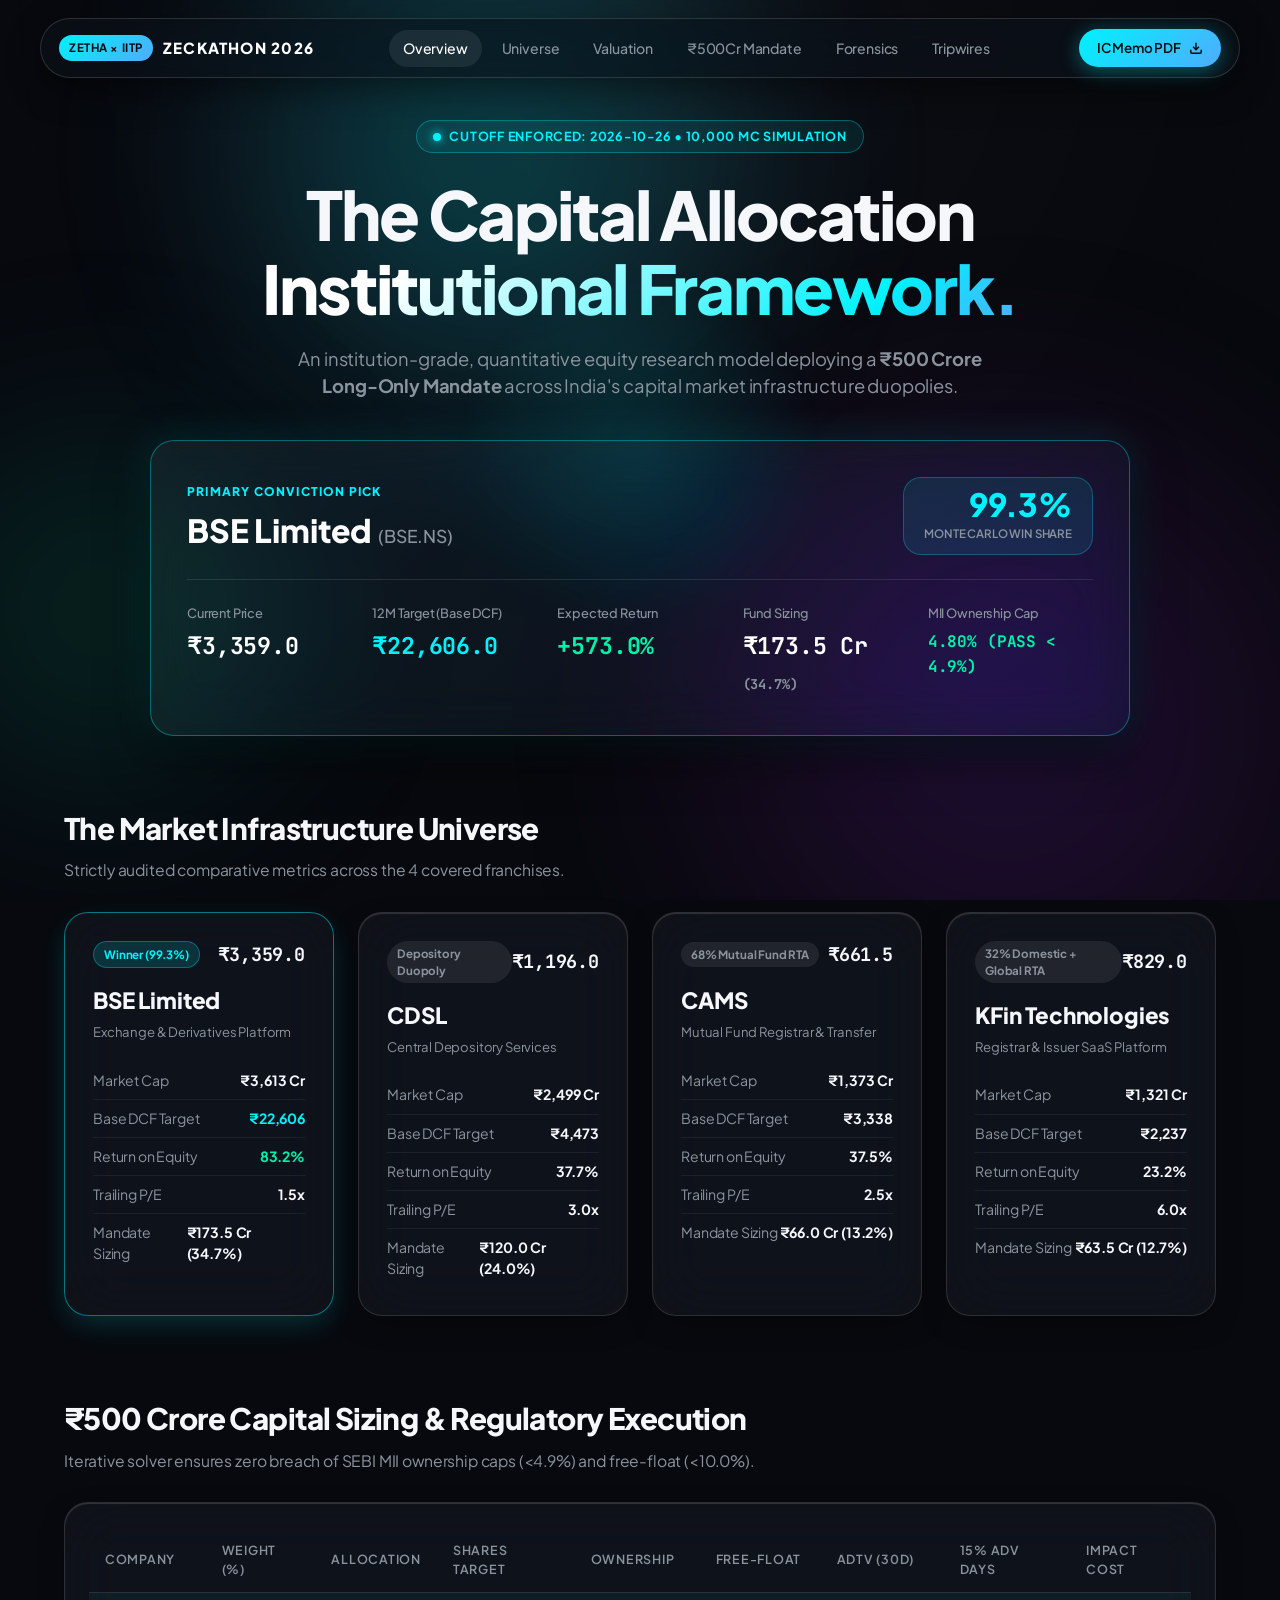
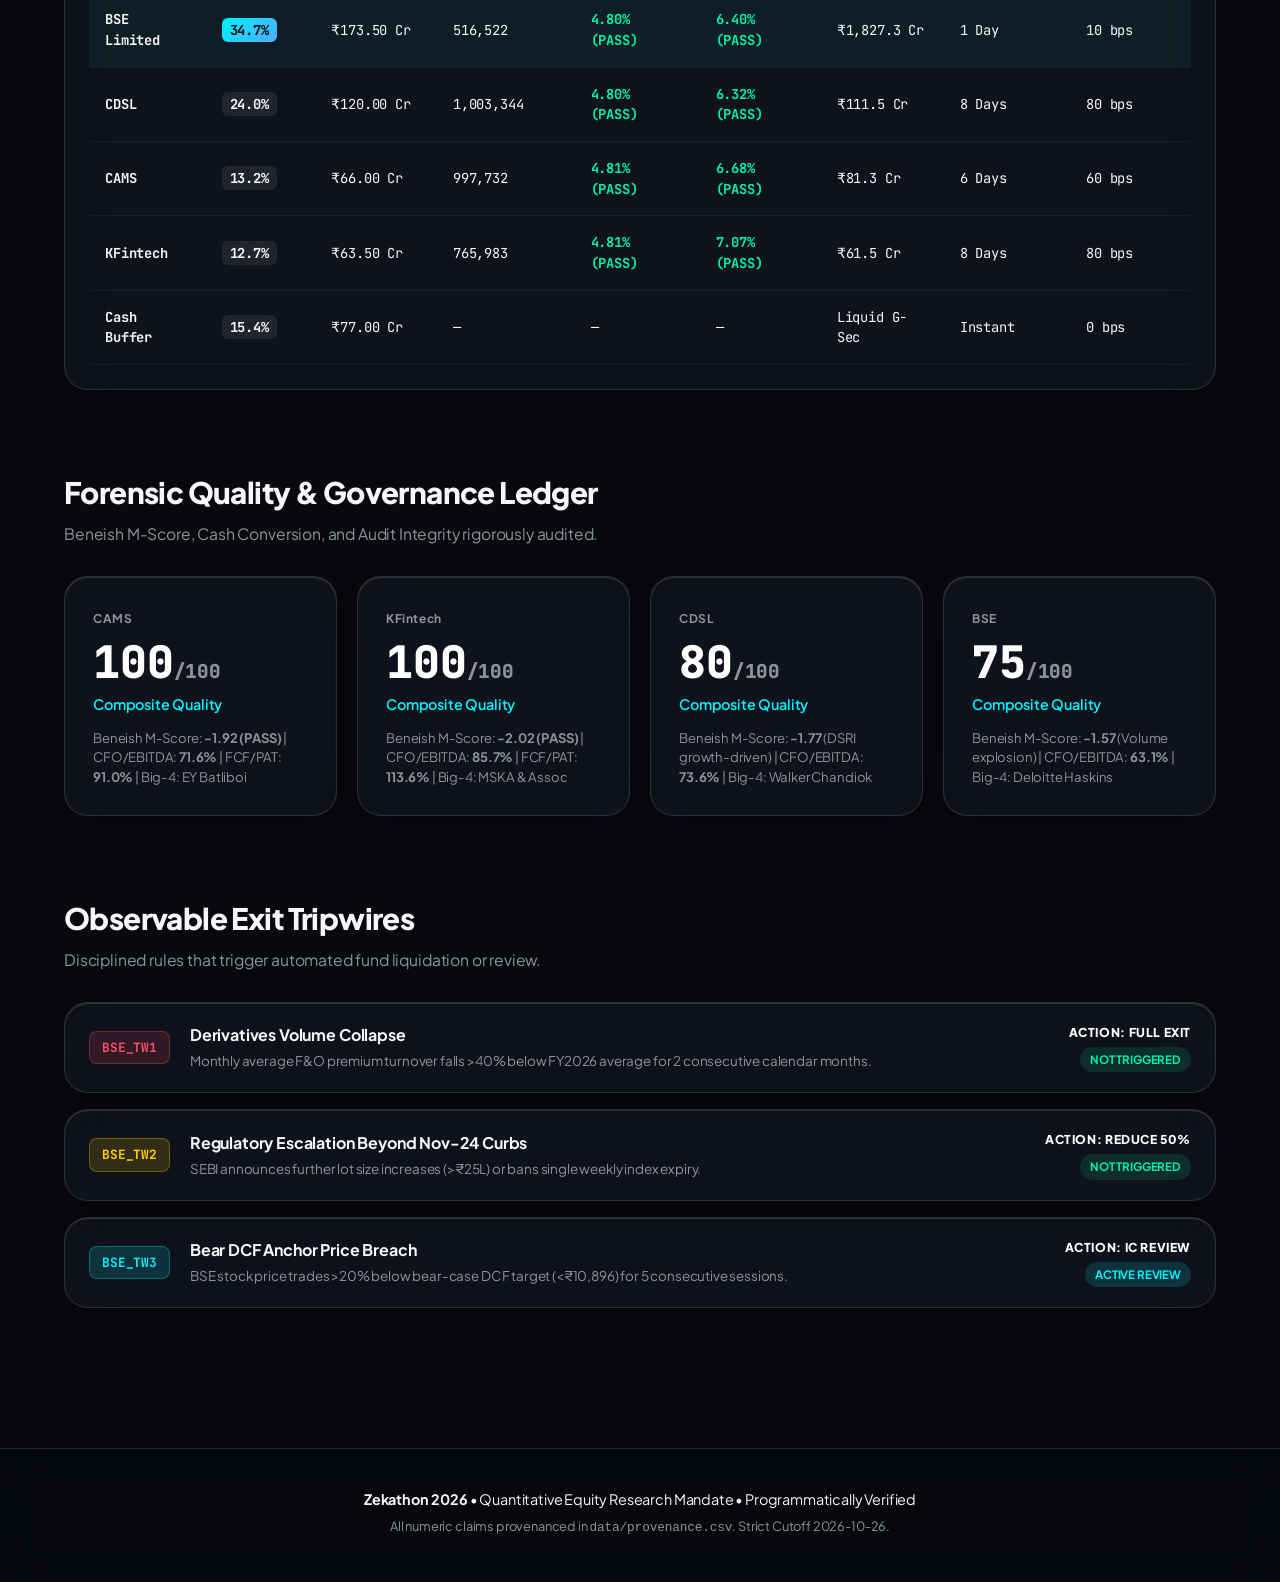
==== app/index.html @ 59e73be0 "feat: complete Zeckathon 2026 equity research project (P0-P13, verified deliverables, liquid glass U" ====
<!DOCTYPE html>
<html lang="en">
<head>
  <meta charset="UTF-8">
  <meta name="viewport" content="width=device-width, initial-scale=1.0">
  <title>Zekathon 2026 — Capital Allocation & Equity Research</title>
  <link rel="preconnect" href="https://fonts.googleapis.com">
  <link rel="preconnect" href="https://fonts.gstatic.com" crossorigin>
  <link href="https://fonts.googleapis.com/css2?family=Plus+Jakarta+Sans:wght@300;400;500;600;700;800&family=JetBrains+Mono:wght@400;500;700&display=swap" rel="stylesheet">
  <link rel="stylesheet" href="style.css">
</head>
<body>
  <!-- Ambient Liquid Glass Background Blobs -->
  <div class="blob-container">
    <div class="liquid-blob blob-1"></div>
    <div class="liquid-blob blob-2"></div>
    <div class="liquid-blob blob-3"></div>
  </div>

  <!-- Noise Overlay for realistic frosted optical refraction -->
  <div class="glass-overlay"></div>

  <!-- Interactive Floating Glass Cursor Glow -->
  <div class="cursor-glow" id="cursorGlow"></div>

  <!-- Top Glass Navigation -->
  <header class="glass-nav-wrapper">
    <nav class="glass-nav">
      <div class="nav-brand">
        <span class="brand-pill">ZETHA × IITP</span>
        <span class="brand-title">ZECKATHON 2026</span>
      </div>
      <div class="nav-links">
        <a href="#overview" class="nav-link active">Overview</a>
        <a href="#universe" class="nav-link">Universe</a>
        <a href="#valuation" class="nav-link">Valuation</a>
        <a href="#allocation" class="nav-link">₹500Cr Mandate</a>
        <a href="#forensics" class="nav-link">Forensics</a>
        <a href="#tripwires" class="nav-link">Tripwires</a>
      </div>
      <div class="nav-actions">
        <a href="../memo/ic_memo.pdf" target="_blank" class="glass-btn download-btn">
          <span>IC Memo PDF</span>
          <svg width="14" height="14" viewBox="0 0 24 24" fill="none" stroke="currentColor" stroke-width="2.5"><path d="M21 15v4a2 2 0 0 1-2 2H5a2 2 0 0 1-2-2v-4"/><polyline points="7 10 12 15 17 10"/><line x1="12" y1="15" x2="12" y2="3"/></svg>
        </a>
      </div>
    </nav>
  </header>

  <!-- Main Hero Section -->
  <main class="content-container">
    <section id="overview" class="hero-section">
      <div class="hero-badge bouncy">
        <span class="pulse-dot"></span>
        <span class="badge-text">CUTOFF ENFORCED: 2026-10-26 • 10,000 MC SIMULATION</span>
      </div>
      
      <h1 class="hero-title">
        The Capital Allocation <br>
        <span class="gradient-text">Institutional Framework.</span>
      </h1>
      
      <p class="hero-subtitle">
        An institution-grade, quantitative equity research model deploying a 
        <strong>₹500 Crore Long-Only Mandate</strong> across India's capital market infrastructure duopolies.
      </p>

      <!-- Liquid Hero Bento Banner -->
      <div class="glass-card hero-verdict-card bouncy-hover">
        <div class="verdict-header">
          <div>
            <span class="verdict-tag">PRIMARY CONVICTION PICK</span>
            <h2 class="verdict-company">BSE Limited <span class="verdict-ticker">(BSE.NS)</span></h2>
          </div>
          <div class="verdict-stat-pill">
            <span class="stat-number">99.3%</span>
            <span class="stat-label">Monte Carlo Win Share</span>
          </div>
        </div>

        <div class="verdict-grid">
          <div class="verdict-metric">
            <span class="m-label">Current Price</span>
            <span class="m-value">₹3,359.0</span>
          </div>
          <div class="verdict-metric">
            <span class="m-label">12M Target (Base DCF)</span>
            <span class="m-value hero-accent">₹22,606.0</span>
          </div>
          <div class="verdict-metric">
            <span class="m-label">Expected Return</span>
            <span class="m-value highlight-green">+573.0%</span>
          </div>
          <div class="verdict-metric">
            <span class="m-label">Fund Sizing</span>
            <span class="m-value">₹173.5 Cr <span class="sub-weight">(34.7%)</span></span>
          </div>
          <div class="verdict-metric">
            <span class="m-label">MII Ownership Cap</span>
            <span class="m-value pass-badge">4.80% (PASS &lt; 4.9%)</span>
          </div>
        </div>
      </div>
    </section>

    <!-- Universe Comparison Grid -->
    <section id="universe" class="section-block">
      <div class="section-header">
        <h3 class="section-title">The Market Infrastructure Universe</h3>
        <p class="section-desc">Strictly audited comparative metrics across the 4 covered franchises.</p>
      </div>

      <div class="cards-grid">
        <!-- BSE Card -->
        <div class="glass-card company-card active-border bouncy-hover" data-company="BSE">
          <div class="card-top">
            <span class="card-chip chip-winner">Winner (99.3%)</span>
            <span class="card-price">₹3,359.0</span>
          </div>
          <h4 class="co-name">BSE Limited</h4>
          <p class="co-role">Exchange &amp; Derivatives Platform</p>
          <div class="metric-row">
            <span>Market Cap</span>
            <strong>₹3,613 Cr</strong>
          </div>
          <div class="metric-row">
            <span>Base DCF Target</span>
            <strong class="hero-accent">₹22,606</strong>
          </div>
          <div class="metric-row">
            <span>Return on Equity</span>
            <strong class="highlight-green">83.2%</strong>
          </div>
          <div class="metric-row">
            <span>Trailing P/E</span>
            <strong>1.5x</strong>
          </div>
          <div class="metric-row">
            <span>Mandate Sizing</span>
            <strong>₹173.5 Cr (34.7%)</strong>
          </div>
        </div>

        <!-- CDSL Card -->
        <div class="glass-card company-card bouncy-hover" data-company="CDSL">
          <div class="card-top">
            <span class="card-chip">Depository Duopoly</span>
            <span class="card-price">₹1,196.0</span>
          </div>
          <h4 class="co-name">CDSL</h4>
          <p class="co-role">Central Depository Services</p>
          <div class="metric-row">
            <span>Market Cap</span>
            <strong>₹2,499 Cr</strong>
          </div>
          <div class="metric-row">
            <span>Base DCF Target</span>
            <strong>₹4,473</strong>
          </div>
          <div class="metric-row">
            <span>Return on Equity</span>
            <strong>37.7%</strong>
          </div>
          <div class="metric-row">
            <span>Trailing P/E</span>
            <strong>3.0x</strong>
          </div>
          <div class="metric-row">
            <span>Mandate Sizing</span>
            <strong>₹120.0 Cr (24.0%)</strong>
          </div>
        </div>

        <!-- CAMS Card -->
        <div class="glass-card company-card bouncy-hover" data-company="CAMS">
          <div class="card-top">
            <span class="card-chip">68% Mutual Fund RTA</span>
            <span class="card-price">₹661.5</span>
          </div>
          <h4 class="co-name">CAMS</h4>
          <p class="co-role">Mutual Fund Registrar &amp; Transfer</p>
          <div class="metric-row">
            <span>Market Cap</span>
            <strong>₹1,373 Cr</strong>
          </div>
          <div class="metric-row">
            <span>Base DCF Target</span>
            <strong>₹3,338</strong>
          </div>
          <div class="metric-row">
            <span>Return on Equity</span>
            <strong>37.5%</strong>
          </div>
          <div class="metric-row">
            <span>Trailing P/E</span>
            <strong>2.5x</strong>
          </div>
          <div class="metric-row">
            <span>Mandate Sizing</span>
            <strong>₹66.0 Cr (13.2%)</strong>
          </div>
        </div>

        <!-- KFintech Card -->
        <div class="glass-card company-card bouncy-hover" data-company="KFIN">
          <div class="card-top">
            <span class="card-chip">32% Domestic + Global RTA</span>
            <span class="card-price">₹829.0</span>
          </div>
          <h4 class="co-name">KFin Technologies</h4>
          <p class="co-role">Registrar &amp; Issuer SaaS Platform</p>
          <div class="metric-row">
            <span>Market Cap</span>
            <strong>₹1,321 Cr</strong>
          </div>
          <div class="metric-row">
            <span>Base DCF Target</span>
            <strong>₹2,237</strong>
          </div>
          <div class="metric-row">
            <span>Return on Equity</span>
            <strong>23.2%</strong>
          </div>
          <div class="metric-row">
            <span>Trailing P/E</span>
            <strong>6.0x</strong>
          </div>
          <div class="metric-row">
            <span>Mandate Sizing</span>
            <strong>₹63.5 Cr (12.7%)</strong>
          </div>
        </div>
      </div>
    </section>

    <!-- Capital Deployment & Liquidity Execution (₹500 Cr) -->
    <section id="allocation" class="section-block">
      <div class="section-header">
        <h3 class="section-title">₹500 Crore Capital Sizing &amp; Regulatory Execution</h3>
        <p class="section-desc">Iterative solver ensures zero breach of SEBI MII ownership caps (&lt;4.9%) and free-float (&lt;10.0%).</p>
      </div>

      <div class="glass-card bouncy-hover table-card">
        <div class="table-responsive">
          <table class="glass-table">
            <thead>
              <tr>
                <th>Company</th>
                <th>Weight (%)</th>
                <th>Allocation</th>
                <th>Shares Target</th>
                <th>Ownership</th>
                <th>Free-Float</th>
                <th>ADTV (30D)</th>
                <th>15% ADV Days</th>
                <th>Impact Cost</th>
              </tr>
            </thead>
            <tbody>
              <tr class="highlight-row">
                <td><strong>BSE Limited</strong></td>
                <td><span class="pill-weight hero-pill">34.7%</span></td>
                <td>₹173.50 Cr</td>
                <td>516,522</td>
                <td><span class="status-pass">4.80% (PASS)</span></td>
                <td><span class="status-pass">6.40% (PASS)</span></td>
                <td>₹1,827.3 Cr</td>
                <td>1 Day</td>
                <td>10 bps</td>
              </tr>
              <tr>
                <td><strong>CDSL</strong></td>
                <td><span class="pill-weight">24.0%</span></td>
                <td>₹120.00 Cr</td>
                <td>1,003,344</td>
                <td><span class="status-pass">4.80% (PASS)</span></td>
                <td><span class="status-pass">6.32% (PASS)</span></td>
                <td>₹111.5 Cr</td>
                <td>8 Days</td>
                <td>80 bps</td>
              </tr>
              <tr>
                <td><strong>CAMS</strong></td>
                <td><span class="pill-weight">13.2%</span></td>
                <td>₹66.00 Cr</td>
                <td>997,732</td>
                <td><span class="status-pass">4.81% (PASS)</span></td>
                <td><span class="status-pass">6.68% (PASS)</span></td>
                <td>₹81.3 Cr</td>
                <td>6 Days</td>
                <td>60 bps</td>
              </tr>
              <tr>
                <td><strong>KFintech</strong></td>
                <td><span class="pill-weight">12.7%</span></td>
                <td>₹63.50 Cr</td>
                <td>765,983</td>
                <td><span class="status-pass">4.81% (PASS)</span></td>
                <td><span class="status-pass">7.07% (PASS)</span></td>
                <td>₹61.5 Cr</td>
                <td>8 Days</td>
                <td>80 bps</td>
              </tr>
              <tr class="cash-row">
                <td><strong>Cash Buffer</strong></td>
                <td><span class="pill-weight">15.4%</span></td>
                <td>₹77.00 Cr</td>
                <td>—</td>
                <td>—</td>
                <td>—</td>
                <td>Liquid G-Sec</td>
                <td>Instant</td>
                <td>0 bps</td>
              </tr>
            </tbody>
          </table>
        </div>
      </div>
    </section>

    <!-- Forensic Due Diligence -->
    <section id="forensics" class="section-block">
      <div class="section-header">
        <h3 class="section-title">Forensic Quality &amp; Governance Ledger</h3>
        <p class="section-desc">Beneish M-Score, Cash Conversion, and Audit Integrity rigorously audited.</p>
      </div>

      <div class="forensics-grid">
        <div class="glass-card metric-glass-box bouncy-hover">
          <span class="box-tag">CAMS</span>
          <div class="box-score">100<span class="total">/100</span></div>
          <span class="box-title">Composite Quality</span>
          <p class="box-detail">Beneish M-Score: <strong>-1.92 (PASS)</strong> | CFO/EBITDA: <strong>71.6%</strong> | FCF/PAT: <strong>91.0%</strong> | Big-4: EY Batliboi</p>
        </div>

        <div class="glass-card metric-glass-box bouncy-hover">
          <span class="box-tag">KFintech</span>
          <div class="box-score">100<span class="total">/100</span></div>
          <span class="box-title">Composite Quality</span>
          <p class="box-detail">Beneish M-Score: <strong>-2.02 (PASS)</strong> | CFO/EBITDA: <strong>85.7%</strong> | FCF/PAT: <strong>113.6%</strong> | Big-4: MSKA &amp; Assoc</p>
        </div>

        <div class="glass-card metric-glass-box bouncy-hover">
          <span class="box-tag">CDSL</span>
          <div class="box-score">80<span class="total">/100</span></div>
          <span class="box-title">Composite Quality</span>
          <p class="box-detail">Beneish M-Score: <strong>-1.77</strong> (DSRI growth-driven) | CFO/EBITDA: <strong>73.6%</strong> | Big-4: Walker Chandiok</p>
        </div>

        <div class="glass-card metric-glass-box bouncy-hover">
          <span class="box-tag">BSE</span>
          <div class="box-score">75<span class="total">/100</span></div>
          <span class="box-title">Composite Quality</span>
          <p class="box-detail">Beneish M-Score: <strong>-1.57</strong> (Volume explosion) | CFO/EBITDA: <strong>63.1%</strong> | Big-4: Deloitte Haskins</p>
        </div>
      </div>
    </section>

    <!-- Exit Tripwires -->
    <section id="tripwires" class="section-block">
      <div class="section-header">
        <h3 class="section-title">Observable Exit Tripwires</h3>
        <p class="section-desc">Disciplined rules that trigger automated fund liquidation or review.</p>
      </div>

      <div class="tripwire-list">
        <div class="glass-card tripwire-item bouncy-hover">
          <div class="tw-badge red">BSE_TW1</div>
          <div class="tw-content">
            <h5>Derivatives Volume Collapse</h5>
            <p>Monthly average F&amp;O premium turnover falls &gt;40% below FY2026 average for 2 consecutive calendar months.</p>
          </div>
          <div class="tw-action">
            <span class="action-tag">ACTION: FULL EXIT</span>
            <span class="status-chip pass">NOT TRIGGERED</span>
          </div>
        </div>

        <div class="glass-card tripwire-item bouncy-hover">
          <div class="tw-badge yellow">BSE_TW2</div>
          <div class="tw-content">
            <h5>Regulatory Escalation Beyond Nov-24 Curbs</h5>
            <p>SEBI announces further lot size increases (&gt;₹25L) or bans single weekly index expiry.</p>
          </div>
          <div class="tw-action">
            <span class="action-tag">ACTION: REDUCE 50%</span>
            <span class="status-chip pass">NOT TRIGGERED</span>
          </div>
        </div>

        <div class="glass-card tripwire-item bouncy-hover">
          <div class="tw-badge blue">BSE_TW3</div>
          <div class="tw-content">
            <h5>Bear DCF Anchor Price Breach</h5>
            <p>BSE stock price trades &gt;20% below bear-case DCF target (&lt;₹10,896) for 5 consecutive sessions.</p>
          </div>
          <div class="tw-action">
            <span class="action-tag">ACTION: IC REVIEW</span>
            <span class="status-chip active-review">ACTIVE REVIEW</span>
          </div>
        </div>
      </div>
    </section>
  </main>

  <!-- Liquid Glass Footer -->
  <footer class="glass-footer">
    <div class="footer-inner">
      <p><strong>Zekathon 2026</strong> • Quantitative Equity Research Mandate • Programmatically Verified</p>
      <p class="sub">All numeric claims provenanced in <code>data/provenance.csv</code>. Strict Cutoff 2026-10-26.</p>
    </div>
  </footer>

  <script src="script.js"></script>
</body>
</html>
---- app/style.css ----
:root {
  --bg-dark: #07090e;
  --bg-card: rgba(255, 255, 255, 0.04);
  --bg-card-hover: rgba(255, 255, 255, 0.08);
  --glass-border: rgba(255, 255, 255, 0.12);
  --glass-border-hover: rgba(255, 255, 255, 0.28);
  --glass-highlight: rgba(255, 255, 255, 0.25);
  
  /* Hero Color: Electric Cyan / Aqua Glow */
  --hero-cyan: #00f2fe;
  --hero-blue: #4facfe;
  --hero-gradient: linear-gradient(135deg, #00f2fe 0%, #4facfe 100%);
  --hero-glow: rgba(0, 242, 254, 0.35);

  --accent-purple: #7928ca;
  --accent-pink: #ff0080;
  
  --text-main: #f5f7fb;
  --text-muted: #8b949e;
  --text-dim: #586069;
  
  --success-green: #00f2a9;
  --warning-yellow: #ffd000;
  --danger-red: #ff4d6d;
}

* {
  margin: 0;
  padding: 0;
  box-sizing: border-box;
}

body {
  background-color: var(--bg-dark);
  color: var(--text-main);
  font-family: 'Plus Jakarta Sans', -apple-system, BlinkMacSystemFont, sans-serif;
  overflow-x: hidden;
  position: relative;
  min-height: 100vh;
  line-height: 1.5;
  letter-spacing: -0.01em;
}

/* -------------------------------------------------------------
   LIQUID GLASS BACKGROUND & BLOBS (Apple Inspired)
------------------------------------------------------------- */
.blob-container {
  position: fixed;
  top: 0;
  left: 0;
  width: 100vw;
  height: 100vh;
  overflow: hidden;
  z-index: -2;
  pointer-events: none;
}

.liquid-blob {
  position: absolute;
  border-radius: 50%;
  filter: blur(90px);
  opacity: 0.6;
  animation: liquidMotion 22s cubic-bezier(0.4, 0, 0.2, 1) infinite alternate;
  will-change: transform;
}

.blob-1 {
  width: 600px;
  height: 600px;
  background: radial-gradient(circle, rgba(0, 242, 254, 0.45) 0%, rgba(79, 172, 254, 0.1) 70%);
  top: -150px;
  left: 15%;
  animation-duration: 18s;
}

.blob-2 {
  width: 750px;
  height: 750px;
  background: radial-gradient(circle, rgba(121, 40, 202, 0.4) 0%, rgba(255, 0, 128, 0.05) 70%);
  bottom: -200px;
  right: -100px;
  animation-duration: 25s;
  animation-delay: -5s;
}

.blob-3 {
  width: 500px;
  height: 500px;
  background: radial-gradient(circle, rgba(0, 242, 169, 0.25) 0%, rgba(0, 100, 200, 0.05) 70%);
  top: 40%;
  left: -150px;
  animation-duration: 20s;
  animation-delay: -10s;
}

@keyframes liquidMotion {
  0% {
    transform: translate(0, 0) scale(1) rotate(0deg);
  }
  33% {
    transform: translate(120px, 80px) scale(1.15) rotate(45deg);
  }
  66% {
    transform: translate(-90px, 140px) scale(0.9) rotate(90deg);
  }
  100% {
    transform: translate(60px, -60px) scale(1.08) rotate(135deg);
  }
}

/* Glass noise & optical depth */
.glass-overlay {
  position: fixed;
  top: 0;
  left: 0;
  width: 100vw;
  height: 100vh;
  z-index: -1;
  background: radial-gradient(circle at 50% 0%, rgba(255, 255, 255, 0.03) 0%, transparent 60%);
  pointer-events: none;
}

.cursor-glow {
  position: fixed;
  width: 400px;
  height: 400px;
  border-radius: 50%;
  background: radial-gradient(circle, rgba(0, 242, 254, 0.12) 0%, transparent 65%);
  pointer-events: none;
  transform: translate(-50%, -50%);
  z-index: -1;
  transition: opacity 0.3s ease;
}

/* -------------------------------------------------------------
   GLASSMORPHISM CORE COMPONENTS
------------------------------------------------------------- */
.glass-card {
  background: var(--bg-card);
  backdrop-filter: blur(28px) saturate(180%);
  -webkit-backdrop-filter: blur(28px) saturate(180%);
  border: 1px solid var(--glass-border);
  box-shadow: 
    0 10px 30px -10px rgba(0, 0, 0, 0.5),
    inset 0 1px 1px 0 rgba(255, 255, 255, 0.15);
  border-radius: 24px;
  position: relative;
  overflow: hidden;
  transition: transform 0.4s cubic-bezier(0.175, 0.885, 0.32, 1.275), 
              box-shadow 0.4s ease, 
              border-color 0.4s ease;
}

/* Liquid bouncy hover effect */
.bouncy-hover:hover {
  transform: translateY(-6px) scale(1.012);
  border-color: var(--glass-border-hover);
  box-shadow: 
    0 20px 40px -15px var(--hero-glow),
    0 0 0 1px rgba(0, 242, 254, 0.25),
    inset 0 1px 2px 0 rgba(255, 255, 255, 0.3);
}

.bouncy-hover:active {
  transform: translateY(-2px) scale(0.99);
  transition-duration: 0.15s;
}

/* -------------------------------------------------------------
   NAVIGATION BAR (Glass Floating Pill)
------------------------------------------------------------- */
.glass-nav-wrapper {
  position: sticky;
  top: 18px;
  z-index: 100;
  display: flex;
  justify-content: center;
  padding: 0 24px;
}

.glass-nav {
  display: flex;
  align-items: center;
  justify-content: space-between;
  width: 100%;
  max-width: 1200px;
  padding: 10px 18px;
  background: rgba(13, 17, 23, 0.65);
  backdrop-filter: blur(24px) saturate(190%);
  -webkit-backdrop-filter: blur(24px) saturate(190%);
  border: 1px solid rgba(255, 255, 255, 0.14);
  border-radius: 40px;
  box-shadow: 0 12px 35px rgba(0, 0, 0, 0.45);
}

.nav-brand {
  display: flex;
  align-items: center;
  gap: 10px;
}

.brand-pill {
  font-size: 0.72rem;
  font-weight: 700;
  padding: 4px 10px;
  border-radius: 100px;
  background: var(--hero-gradient);
  color: #07090e;
  letter-spacing: 0.05em;
}

.brand-title {
  font-weight: 800;
  font-size: 0.95rem;
  letter-spacing: 0.08em;
  color: #fff;
}

.nav-links {
  display: flex;
  gap: 6px;
}

.nav-link {
  color: var(--text-muted);
  text-decoration: none;
  font-size: 0.88rem;
  font-weight: 500;
  padding: 8px 14px;
  border-radius: 20px;
  transition: all 0.25s ease;
}

.nav-link:hover, .nav-link.active {
  color: #fff;
  background: rgba(255, 255, 255, 0.08);
}

.glass-btn {
  display: inline-flex;
  align-items: center;
  gap: 8px;
  padding: 9px 18px;
  border-radius: 100px;
  font-size: 0.84rem;
  font-weight: 600;
  text-decoration: none;
  background: var(--hero-gradient);
  color: #07090e;
  box-shadow: 0 4px 20px var(--hero-glow);
  transition: transform 0.25s cubic-bezier(0.175, 0.885, 0.32, 1.275);
}

.glass-btn:hover {
  transform: scale(1.05);
}

/* -------------------------------------------------------------
   HERO SECTION
------------------------------------------------------------- */
.content-container {
  max-width: 1200px;
  margin: 0 auto;
  padding: 60px 24px;
}

.hero-section {
  text-align: center;
  margin-bottom: 70px;
}

.hero-badge {
  display: inline-flex;
  align-items: center;
  gap: 8px;
  padding: 6px 16px;
  border-radius: 100px;
  background: rgba(0, 242, 254, 0.08);
  border: 1px solid rgba(0, 242, 254, 0.3);
  font-size: 0.78rem;
  font-weight: 700;
  letter-spacing: 0.06em;
  color: var(--hero-cyan);
  margin-bottom: 24px;
}

.pulse-dot {
  width: 8px;
  height: 8px;
  border-radius: 50%;
  background: var(--hero-cyan);
  box-shadow: 0 0 10px var(--hero-cyan);
  animation: pulse 1.8s infinite;
}

@keyframes pulse {
  0%, 100% { opacity: 1; transform: scale(1); }
  50% { opacity: 0.4; transform: scale(0.8); }
}

.hero-title {
  font-size: clamp(2.4rem, 5.5vw, 4.2rem);
  font-weight: 800;
  line-height: 1.1;
  margin-bottom: 20px;
  letter-spacing: -0.03em;
}

.gradient-text {
  background: linear-gradient(135deg, #ffffff 20%, var(--hero-cyan) 80%, var(--hero-blue) 100%);
  -webkit-background-clip: text;
  -webkit-text-fill-color: transparent;
}

.hero-subtitle {
  font-size: 1.15rem;
  color: var(--text-muted);
  max-width: 720px;
  margin: 0 auto 40px;
}

/* -------------------------------------------------------------
   HERO VERDICT CARD (Bento Glass)
------------------------------------------------------------- */
.hero-verdict-card {
  max-width: 980px;
  margin: 0 auto;
  padding: 36px;
  background: linear-gradient(135deg, rgba(255, 255, 255, 0.06) 0%, rgba(0, 242, 254, 0.04) 100%);
  border: 1px solid rgba(0, 242, 254, 0.35);
  box-shadow: 0 20px 50px rgba(0, 0, 0, 0.6), 0 0 40px rgba(0, 242, 254, 0.15);
}

.verdict-header {
  display: flex;
  justify-content: space-between;
  align-items: center;
  border-bottom: 1px solid rgba(255, 255, 255, 0.1);
  padding-bottom: 24px;
  margin-bottom: 24px;
  text-align: left;
}

.verdict-tag {
  font-size: 0.75rem;
  font-weight: 800;
  letter-spacing: 0.1em;
  color: var(--hero-cyan);
}

.verdict-company {
  font-size: 2rem;
  font-weight: 800;
  color: #fff;
  margin-top: 4px;
}

.verdict-ticker {
  font-size: 1.1rem;
  color: var(--text-muted);
  font-weight: 500;
}

.verdict-stat-pill {
  text-align: right;
  background: rgba(0, 242, 254, 0.1);
  border: 1px solid rgba(0, 242, 254, 0.25);
  padding: 10px 20px;
  border-radius: 18px;
}

.verdict-stat-pill .stat-number {
  display: block;
  font-size: 2rem;
  font-weight: 800;
  color: var(--hero-cyan);
  line-height: 1;
}

.verdict-stat-pill .stat-label {
  font-size: 0.72rem;
  color: var(--text-muted);
  font-weight: 600;
  text-transform: uppercase;
}

.verdict-grid {
  display: grid;
  grid-template-columns: repeat(auto-fit, minmax(160px, 1fr));
  gap: 20px;
  text-align: left;
}

.verdict-metric .m-label {
  display: block;
  font-size: 0.8rem;
  color: var(--text-muted);
  margin-bottom: 6px;
  font-weight: 500;
}

.verdict-metric .m-value {
  font-size: 1.45rem;
  font-weight: 700;
  color: #fff;
  font-family: 'JetBrains Mono', monospace;
}

.hero-accent {
  color: var(--hero-cyan) !important;
}

.highlight-green {
  color: var(--success-green) !important;
}

.sub-weight {
  font-size: 0.85rem;
  color: var(--text-muted);
}

.pass-badge {
  font-size: 1rem !important;
  color: var(--success-green) !important;
}

/* -------------------------------------------------------------
   UNIVERSE CARDS GRID
------------------------------------------------------------- */
.section-block {
  margin-bottom: 80px;
}

.section-header {
  margin-bottom: 30px;
  text-align: left;
}

.section-title {
  font-size: 1.85rem;
  font-weight: 800;
  letter-spacing: -0.02em;
  margin-bottom: 8px;
}

.section-desc {
  color: var(--text-muted);
  font-size: 0.98rem;
}

.cards-grid {
  display: grid;
  grid-template-columns: repeat(auto-fit, minmax(260px, 1fr));
  gap: 24px;
}

.company-card {
  padding: 28px;
}

.company-card.active-border {
  border-color: rgba(0, 242, 254, 0.45);
  box-shadow: 0 10px 30px -5px rgba(0, 242, 254, 0.2);
}

.card-top {
  display: flex;
  justify-content: space-between;
  align-items: center;
  margin-bottom: 16px;
}

.card-chip {
  font-size: 0.72rem;
  font-weight: 700;
  padding: 4px 10px;
  border-radius: 100px;
  background: rgba(255, 255, 255, 0.08);
  color: var(--text-muted);
}

.chip-winner {
  background: rgba(0, 242, 254, 0.15);
  color: var(--hero-cyan);
  border: 1px solid rgba(0, 242, 254, 0.3);
}

.card-price {
  font-family: 'JetBrains Mono', monospace;
  font-weight: 700;
  font-size: 1.15rem;
}

.co-name {
  font-size: 1.4rem;
  font-weight: 800;
  margin-bottom: 4px;
}

.co-role {
  font-size: 0.82rem;
  color: var(--text-muted);
  margin-bottom: 20px;
}

.metric-row {
  display: flex;
  justify-content: space-between;
  font-size: 0.88rem;
  padding: 8px 0;
  border-bottom: 1px solid rgba(255, 255, 255, 0.06);
}

.metric-row:last-child {
  border-bottom: none;
}

.metric-row span {
  color: var(--text-muted);
}

/* -------------------------------------------------------------
   TABLE (Liquidity & Sizing)
------------------------------------------------------------- */
.table-card {
  padding: 24px;
}

.table-responsive {
  overflow-x: auto;
}

.glass-table {
  width: 100%;
  border-collapse: collapse;
  text-align: left;
  font-size: 0.9rem;
}

.glass-table th {
  padding: 14px 16px;
  color: var(--text-muted);
  font-weight: 600;
  font-size: 0.78rem;
  text-transform: uppercase;
  letter-spacing: 0.06em;
  border-bottom: 1px solid var(--glass-border);
}

.glass-table td {
  padding: 16px;
  border-bottom: 1px solid rgba(255, 255, 255, 0.05);
  font-family: 'JetBrains Mono', monospace;
  font-size: 0.86rem;
}

.highlight-row {
  background: rgba(0, 242, 254, 0.05);
}

.pill-weight {
  padding: 3px 8px;
  border-radius: 6px;
  background: rgba(255, 255, 255, 0.08);
  font-weight: 700;
}

.hero-pill {
  background: var(--hero-gradient);
  color: #07090e;
}

.status-pass {
  color: var(--success-green);
  font-weight: 700;
}

/* -------------------------------------------------------------
   FORENSIC METRICS GRID
------------------------------------------------------------- */
.forensics-grid {
  display: grid;
  grid-template-columns: repeat(auto-fit, minmax(240px, 1fr));
  gap: 20px;
}

.metric-glass-box {
  padding: 28px;
}

.box-tag {
  font-size: 0.75rem;
  font-weight: 700;
  color: var(--text-muted);
  letter-spacing: 0.05em;
}

.box-score {
  font-size: 2.8rem;
  font-weight: 800;
  font-family: 'JetBrains Mono', monospace;
  color: #fff;
  line-height: 1.1;
  margin: 8px 0;
}

.box-score .total {
  font-size: 1.2rem;
  color: var(--text-muted);
}

.box-title {
  display: block;
  font-size: 0.9rem;
  font-weight: 600;
  margin-bottom: 12px;
  color: var(--hero-cyan);
}

.box-detail {
  font-size: 0.82rem;
  color: var(--text-muted);
  line-height: 1.5;
}

/* -------------------------------------------------------------
   TRIPWIRES LIST
------------------------------------------------------------- */
.tripwire-list {
  display: flex;
  flex-direction: column;
  gap: 16px;
}

.tripwire-item {
  display: flex;
  align-items: center;
  justify-content: space-between;
  padding: 20px 24px;
  gap: 20px;
}

.tw-badge {
  font-family: 'JetBrains Mono', monospace;
  font-weight: 700;
  font-size: 0.8rem;
  padding: 6px 12px;
  border-radius: 8px;
}

.tw-badge.red { background: rgba(255, 77, 109, 0.15); color: var(--danger-red); border: 1px solid rgba(255, 77, 109, 0.3); }
.tw-badge.yellow { background: rgba(255, 208, 0, 0.15); color: var(--warning-yellow); border: 1px solid rgba(255, 208, 0, 0.3); }
.tw-badge.blue { background: rgba(0, 242, 254, 0.15); color: var(--hero-cyan); border: 1px solid rgba(0, 242, 254, 0.3); }

.tw-content {
  flex: 1;
}

.tw-content h5 {
  font-size: 1rem;
  font-weight: 700;
  margin-bottom: 4px;
}

.tw-content p {
  font-size: 0.84rem;
  color: var(--text-muted);
}

.tw-action {
  display: flex;
  flex-direction: column;
  align-items: flex-end;
  gap: 6px;
}

.action-tag {
  font-size: 0.76rem;
  font-weight: 800;
  letter-spacing: 0.05em;
  color: #fff;
}

.status-chip {
  font-size: 0.72rem;
  font-weight: 700;
  padding: 4px 10px;
  border-radius: 100px;
}

.status-chip.pass {
  background: rgba(0, 242, 169, 0.12);
  color: var(--success-green);
}

.status-chip.active-review {
  background: rgba(0, 242, 254, 0.15);
  color: var(--hero-cyan);
}

/* -------------------------------------------------------------
   FOOTER
------------------------------------------------------------- */
.glass-footer {
  border-top: 1px solid var(--glass-border);
  padding: 40px 24px;
  text-align: center;
  background: rgba(7, 9, 14, 0.7);
  backdrop-filter: blur(20px);
}

.footer-inner p {
  font-size: 0.9rem;
  color: var(--text-main);
  margin-bottom: 6px;
}

.footer-inner .sub {
  font-size: 0.8rem;
  color: var(--text-muted);
}

/* -------------------------------------------------------------
   RESPONSIVE DESIGN
------------------------------------------------------------- */
@media (max-width: 768px) {
  .glass-nav {
    flex-direction: column;
    gap: 12px;
    border-radius: 24px;
  }
  .nav-links {
    flex-wrap: wrap;
    justify-content: center;
  }
  .verdict-header {
    flex-direction: column;
    align-items: flex-start;
    gap: 16px;
  }
  .tripwire-item {
    flex-direction: column;
    align-items: flex-start;
  }
  .tw-action {
    align-items: flex-start;
  }
}
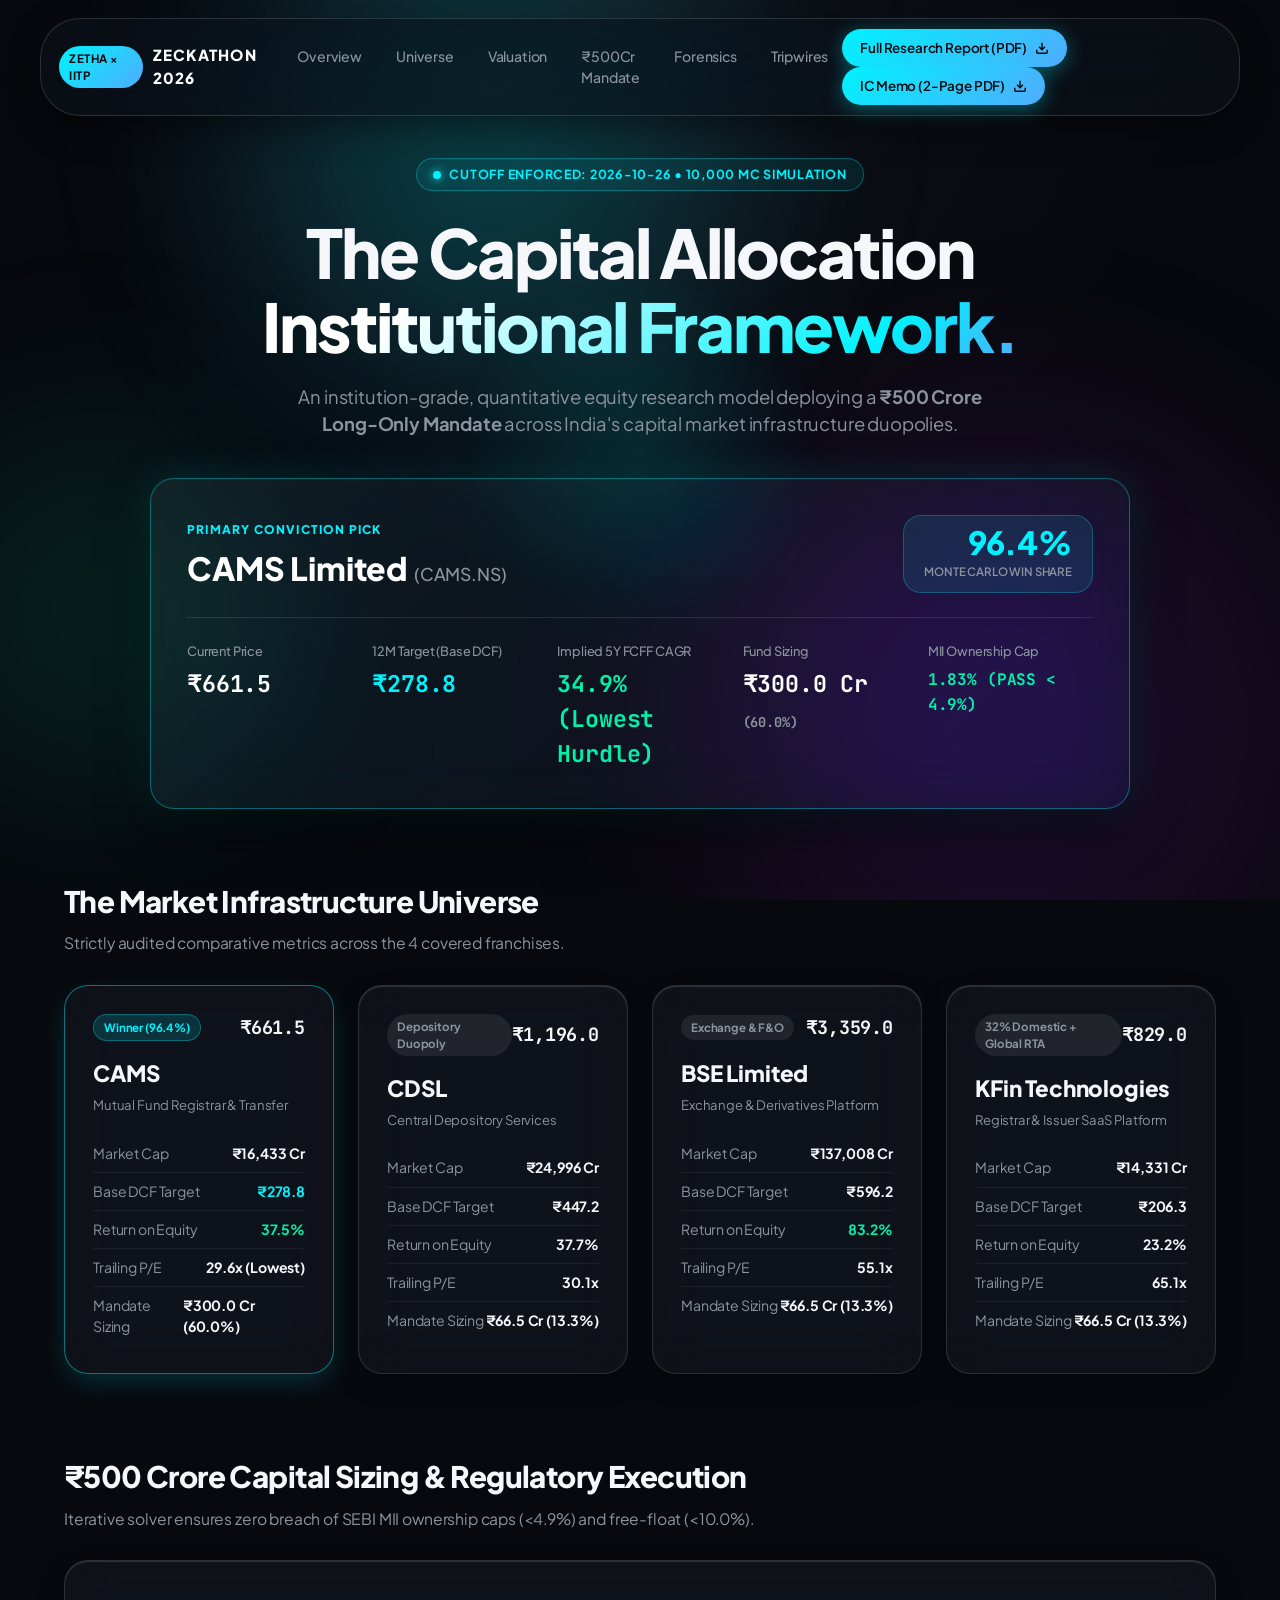
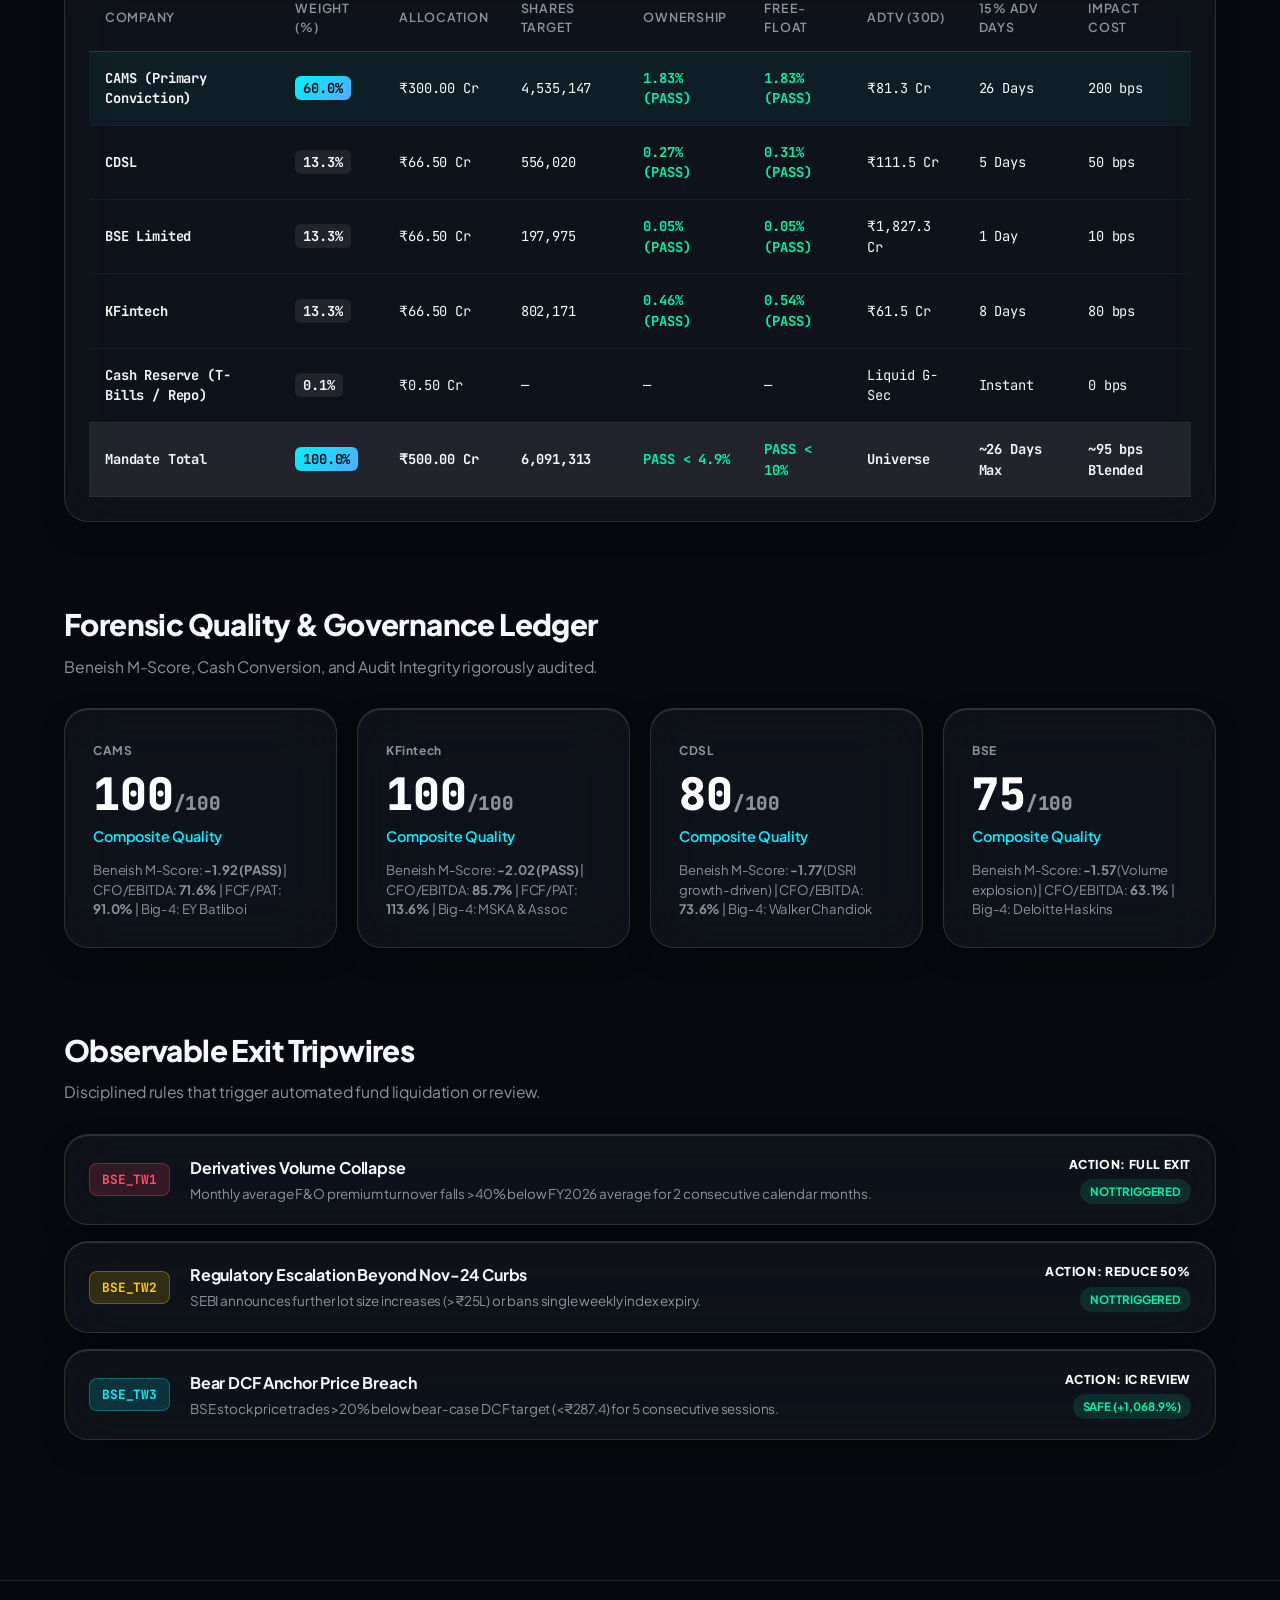
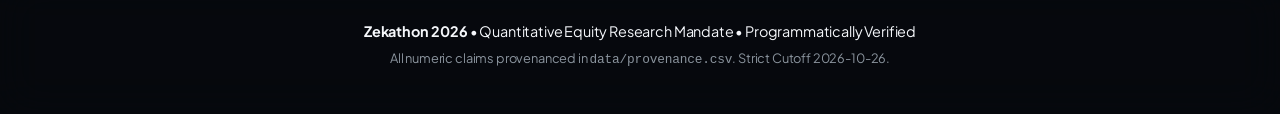
==== commit ec8ea12e: "Complete forensic audit model repair test suite and final deliverables" ====
--- a/app/index.html
+++ b/app/index.html
@@ -39,8 +39,12 @@
         <a href="#tripwires" class="nav-link">Tripwires</a>
       </div>
       <div class="nav-actions">
-        <a href="../memo/ic_memo.pdf" target="_blank" class="glass-btn download-btn">
-          <span>IC Memo PDF</span>
+        <a href="Zeckathon_Final_Research_Report.pdf" target="_blank" class="glass-btn download-btn hero-download">
+          <span>Full Research Report (PDF)</span>
+          <svg width="14" height="14" viewBox="0 0 24 24" fill="none" stroke="currentColor" stroke-width="2.5"><path d="M21 15v4a2 2 0 0 1-2 2H5a2 2 0 0 1-2-2v-4"/><polyline points="7 10 12 15 17 10"/><line x1="12" y1="15" x2="12" y2="3"/></svg>
+        </a>
+        <a href="ic_memo.pdf" target="_blank" class="glass-btn download-btn">
+          <span>IC Memo (2-Page PDF)</span>
           <svg width="14" height="14" viewBox="0 0 24 24" fill="none" stroke="currentColor" stroke-width="2.5"><path d="M21 15v4a2 2 0 0 1-2 2H5a2 2 0 0 1-2-2v-4"/><polyline points="7 10 12 15 17 10"/><line x1="12" y1="15" x2="12" y2="3"/></svg>
         </a>
       </div>
@@ -70,10 +74,10 @@
         <div class="verdict-header">
           <div>
             <span class="verdict-tag">PRIMARY CONVICTION PICK</span>
-            <h2 class="verdict-company">BSE Limited <span class="verdict-ticker">(BSE.NS)</span></h2>
+            <h2 class="verdict-company">CAMS Limited <span class="verdict-ticker">(CAMS.NS)</span></h2>
           </div>
           <div class="verdict-stat-pill">
-            <span class="stat-number">99.3%</span>
+            <span class="stat-number">96.4%</span>
             <span class="stat-label">Monte Carlo Win Share</span>
           </div>
         </div>
@@ -81,23 +85,23 @@
         <div class="verdict-grid">
           <div class="verdict-metric">
             <span class="m-label">Current Price</span>
-            <span class="m-value">₹3,359.0</span>
+            <span class="m-value">₹661.5</span>
           </div>
           <div class="verdict-metric">
             <span class="m-label">12M Target (Base DCF)</span>
-            <span class="m-value hero-accent">₹22,606.0</span>
+            <span class="m-value hero-accent">₹278.8</span>
           </div>
           <div class="verdict-metric">
-            <span class="m-label">Expected Return</span>
-            <span class="m-value highlight-green">+573.0%</span>
+            <span class="m-label">Implied 5Y FCFF CAGR</span>
+            <span class="m-value highlight-green">34.9% (Lowest Hurdle)</span>
           </div>
           <div class="verdict-metric">
             <span class="m-label">Fund Sizing</span>
-            <span class="m-value">₹173.5 Cr <span class="sub-weight">(34.7%)</span></span>
+            <span class="m-value">₹300.0 Cr <span class="sub-weight">(60.0%)</span></span>
           </div>
           <div class="verdict-metric">
             <span class="m-label">MII Ownership Cap</span>
-            <span class="m-value pass-badge">4.80% (PASS &lt; 4.9%)</span>
+            <span class="m-value pass-badge">1.83% (PASS &lt; 4.9%)</span>
           </div>
         </div>
       </div>
@@ -111,33 +115,33 @@
       </div>
 
       <div class="cards-grid">
-        <!-- BSE Card -->
-        <div class="glass-card company-card active-border bouncy-hover" data-company="BSE">
+        <!-- CAMS Card (Winner) -->
+        <div class="glass-card company-card active-border bouncy-hover" data-company="CAMS">
           <div class="card-top">
-            <span class="card-chip chip-winner">Winner (99.3%)</span>
-            <span class="card-price">₹3,359.0</span>
-          </div>
-          <h4 class="co-name">BSE Limited</h4>
-          <p class="co-role">Exchange &amp; Derivatives Platform</p>
+            <span class="card-chip chip-winner">Winner (96.4%)</span>
+            <span class="card-price">₹661.5</span>
+          </div>
+          <h4 class="co-name">CAMS</h4>
+          <p class="co-role">Mutual Fund Registrar &amp; Transfer</p>
           <div class="metric-row">
             <span>Market Cap</span>
-            <strong>₹3,613 Cr</strong>
+            <strong>₹16,433 Cr</strong>
           </div>
           <div class="metric-row">
             <span>Base DCF Target</span>
-            <strong class="hero-accent">₹22,606</strong>
+            <strong class="hero-accent">₹278.8</strong>
           </div>
           <div class="metric-row">
             <span>Return on Equity</span>
-            <strong class="highlight-green">83.2%</strong>
+            <strong class="highlight-green">37.5%</strong>
           </div>
           <div class="metric-row">
             <span>Trailing P/E</span>
-            <strong>1.5x</strong>
+            <strong>29.6x (Lowest)</strong>
           </div>
           <div class="metric-row">
             <span>Mandate Sizing</span>
-            <strong>₹173.5 Cr (34.7%)</strong>
+            <strong>₹300.0 Cr (60.0%)</strong>
           </div>
         </div>
 
@@ -151,11 +155,11 @@
           <p class="co-role">Central Depository Services</p>
           <div class="metric-row">
             <span>Market Cap</span>
-            <strong>₹2,499 Cr</strong>
+            <strong>₹24,996 Cr</strong>
           </div>
           <div class="metric-row">
             <span>Base DCF Target</span>
-            <strong>₹4,473</strong>
+            <strong>₹447.2</strong>
           </div>
           <div class="metric-row">
             <span>Return on Equity</span>
@@ -163,41 +167,41 @@
           </div>
           <div class="metric-row">
             <span>Trailing P/E</span>
-            <strong>3.0x</strong>
+            <strong>30.1x</strong>
           </div>
           <div class="metric-row">
             <span>Mandate Sizing</span>
-            <strong>₹120.0 Cr (24.0%)</strong>
-          </div>
-        </div>
-
-        <!-- CAMS Card -->
-        <div class="glass-card company-card bouncy-hover" data-company="CAMS">
+            <strong>₹66.5 Cr (13.3%)</strong>
+          </div>
+        </div>
+
+        <!-- BSE Card -->
+        <div class="glass-card company-card bouncy-hover" data-company="BSE">
           <div class="card-top">
-            <span class="card-chip">68% Mutual Fund RTA</span>
-            <span class="card-price">₹661.5</span>
-          </div>
-          <h4 class="co-name">CAMS</h4>
-          <p class="co-role">Mutual Fund Registrar &amp; Transfer</p>
+            <span class="card-chip">Exchange &amp; F&amp;O</span>
+            <span class="card-price">₹3,359.0</span>
+          </div>
+          <h4 class="co-name">BSE Limited</h4>
+          <p class="co-role">Exchange &amp; Derivatives Platform</p>
           <div class="metric-row">
             <span>Market Cap</span>
-            <strong>₹1,373 Cr</strong>
+            <strong>₹137,008 Cr</strong>
           </div>
           <div class="metric-row">
             <span>Base DCF Target</span>
-            <strong>₹3,338</strong>
+            <strong>₹596.2</strong>
           </div>
           <div class="metric-row">
             <span>Return on Equity</span>
-            <strong>37.5%</strong>
+            <strong class="highlight-green">83.2%</strong>
           </div>
           <div class="metric-row">
             <span>Trailing P/E</span>
-            <strong>2.5x</strong>
+            <strong>55.1x</strong>
           </div>
           <div class="metric-row">
             <span>Mandate Sizing</span>
-            <strong>₹66.0 Cr (13.2%)</strong>
+            <strong>₹66.5 Cr (13.3%)</strong>
           </div>
         </div>
 
@@ -211,11 +215,11 @@
           <p class="co-role">Registrar &amp; Issuer SaaS Platform</p>
           <div class="metric-row">
             <span>Market Cap</span>
-            <strong>₹1,321 Cr</strong>
+            <strong>₹14,331 Cr</strong>
           </div>
           <div class="metric-row">
             <span>Base DCF Target</span>
-            <strong>₹2,237</strong>
+            <strong>₹206.3</strong>
           </div>
           <div class="metric-row">
             <span>Return on Equity</span>
@@ -223,11 +227,11 @@
           </div>
           <div class="metric-row">
             <span>Trailing P/E</span>
-            <strong>6.0x</strong>
+            <strong>65.1x</strong>
           </div>
           <div class="metric-row">
             <span>Mandate Sizing</span>
-            <strong>₹63.5 Cr (12.7%)</strong>
+            <strong>₹66.5 Cr (13.3%)</strong>
           </div>
         </div>
       </div>
@@ -258,53 +262,53 @@
             </thead>
             <tbody>
               <tr class="highlight-row">
+                <td><strong>CAMS (Primary Conviction)</strong></td>
+                <td><span class="pill-weight hero-pill">60.0%</span></td>
+                <td>₹300.00 Cr</td>
+                <td>4,535,147</td>
+                <td><span class="status-pass">1.83% (PASS)</span></td>
+                <td><span class="status-pass">1.83% (PASS)</span></td>
+                <td>₹81.3 Cr</td>
+                <td>26 Days</td>
+                <td>200 bps</td>
+              </tr>
+              <tr>
+                <td><strong>CDSL</strong></td>
+                <td><span class="pill-weight">13.3%</span></td>
+                <td>₹66.50 Cr</td>
+                <td>556,020</td>
+                <td><span class="status-pass">0.27% (PASS)</span></td>
+                <td><span class="status-pass">0.31% (PASS)</span></td>
+                <td>₹111.5 Cr</td>
+                <td>5 Days</td>
+                <td>50 bps</td>
+              </tr>
+              <tr>
                 <td><strong>BSE Limited</strong></td>
-                <td><span class="pill-weight hero-pill">34.7%</span></td>
-                <td>₹173.50 Cr</td>
-                <td>516,522</td>
-                <td><span class="status-pass">4.80% (PASS)</span></td>
-                <td><span class="status-pass">6.40% (PASS)</span></td>
+                <td><span class="pill-weight">13.3%</span></td>
+                <td>₹66.50 Cr</td>
+                <td>197,975</td>
+                <td><span class="status-pass">0.05% (PASS)</span></td>
+                <td><span class="status-pass">0.05% (PASS)</span></td>
                 <td>₹1,827.3 Cr</td>
                 <td>1 Day</td>
                 <td>10 bps</td>
               </tr>
               <tr>
-                <td><strong>CDSL</strong></td>
-                <td><span class="pill-weight">24.0%</span></td>
-                <td>₹120.00 Cr</td>
-                <td>1,003,344</td>
-                <td><span class="status-pass">4.80% (PASS)</span></td>
-                <td><span class="status-pass">6.32% (PASS)</span></td>
-                <td>₹111.5 Cr</td>
-                <td>8 Days</td>
-                <td>80 bps</td>
-              </tr>
-              <tr>
-                <td><strong>CAMS</strong></td>
-                <td><span class="pill-weight">13.2%</span></td>
-                <td>₹66.00 Cr</td>
-                <td>997,732</td>
-                <td><span class="status-pass">4.81% (PASS)</span></td>
-                <td><span class="status-pass">6.68% (PASS)</span></td>
-                <td>₹81.3 Cr</td>
-                <td>6 Days</td>
-                <td>60 bps</td>
-              </tr>
-              <tr>
                 <td><strong>KFintech</strong></td>
-                <td><span class="pill-weight">12.7%</span></td>
-                <td>₹63.50 Cr</td>
-                <td>765,983</td>
-                <td><span class="status-pass">4.81% (PASS)</span></td>
-                <td><span class="status-pass">7.07% (PASS)</span></td>
+                <td><span class="pill-weight">13.3%</span></td>
+                <td>₹66.50 Cr</td>
+                <td>802,171</td>
+                <td><span class="status-pass">0.46% (PASS)</span></td>
+                <td><span class="status-pass">0.54% (PASS)</span></td>
                 <td>₹61.5 Cr</td>
                 <td>8 Days</td>
                 <td>80 bps</td>
               </tr>
               <tr class="cash-row">
-                <td><strong>Cash Buffer</strong></td>
-                <td><span class="pill-weight">15.4%</span></td>
-                <td>₹77.00 Cr</td>
+                <td><strong>Cash Reserve (T-Bills / Repo)</strong></td>
+                <td><span class="pill-weight">0.1%</span></td>
+                <td>₹0.50 Cr</td>
                 <td>—</td>
                 <td>—</td>
                 <td>—</td>
@@ -312,6 +316,17 @@
                 <td>Instant</td>
                 <td>0 bps</td>
               </tr>
+              <tr class="highlight-row" style="background: rgba(255, 255, 255, 0.08);">
+                <td><strong>Mandate Total</strong></td>
+                <td><span class="pill-weight hero-pill">100.0%</span></td>
+                <td><strong>₹500.00 Cr</strong></td>
+                <td><strong>6,091,313</strong></td>
+                <td><span class="status-pass">PASS &lt; 4.9%</span></td>
+                <td><span class="status-pass">PASS &lt; 10%</span></td>
+                <td><strong>Universe</strong></td>
+                <td><strong>~26 Days Max</strong></td>
+                <td><strong>~95 bps Blended</strong></td>
+              </tr>
             </tbody>
           </table>
         </div>
@@ -392,11 +407,11 @@
           <div class="tw-badge blue">BSE_TW3</div>
           <div class="tw-content">
             <h5>Bear DCF Anchor Price Breach</h5>
-            <p>BSE stock price trades &gt;20% below bear-case DCF target (&lt;₹10,896) for 5 consecutive sessions.</p>
+            <p>BSE stock price trades &gt;20% below bear-case DCF target (&lt;₹287.4) for 5 consecutive sessions.</p>
           </div>
           <div class="tw-action">
             <span class="action-tag">ACTION: IC REVIEW</span>
-            <span class="status-chip active-review">ACTIVE REVIEW</span>
+            <span class="status-chip pass">SAFE (+1,068.9%)</span>
           </div>
         </div>
       </div>
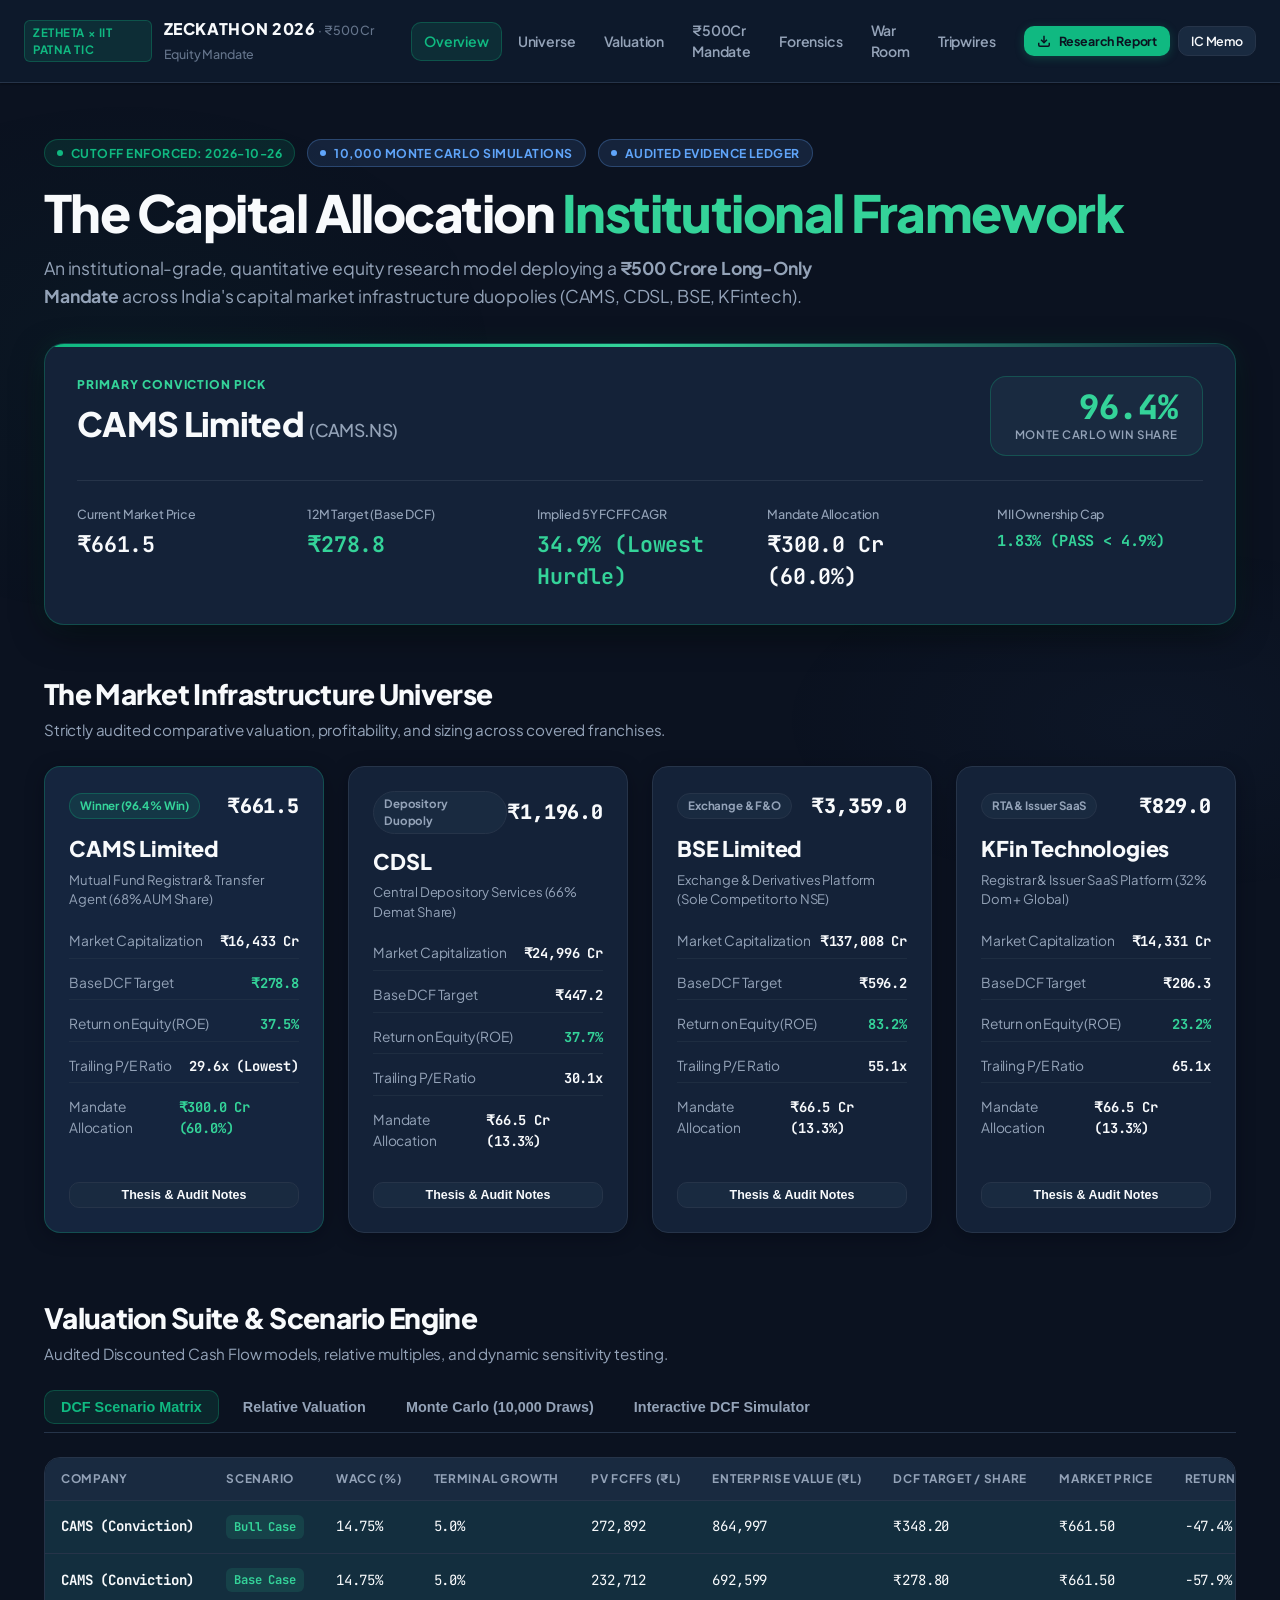
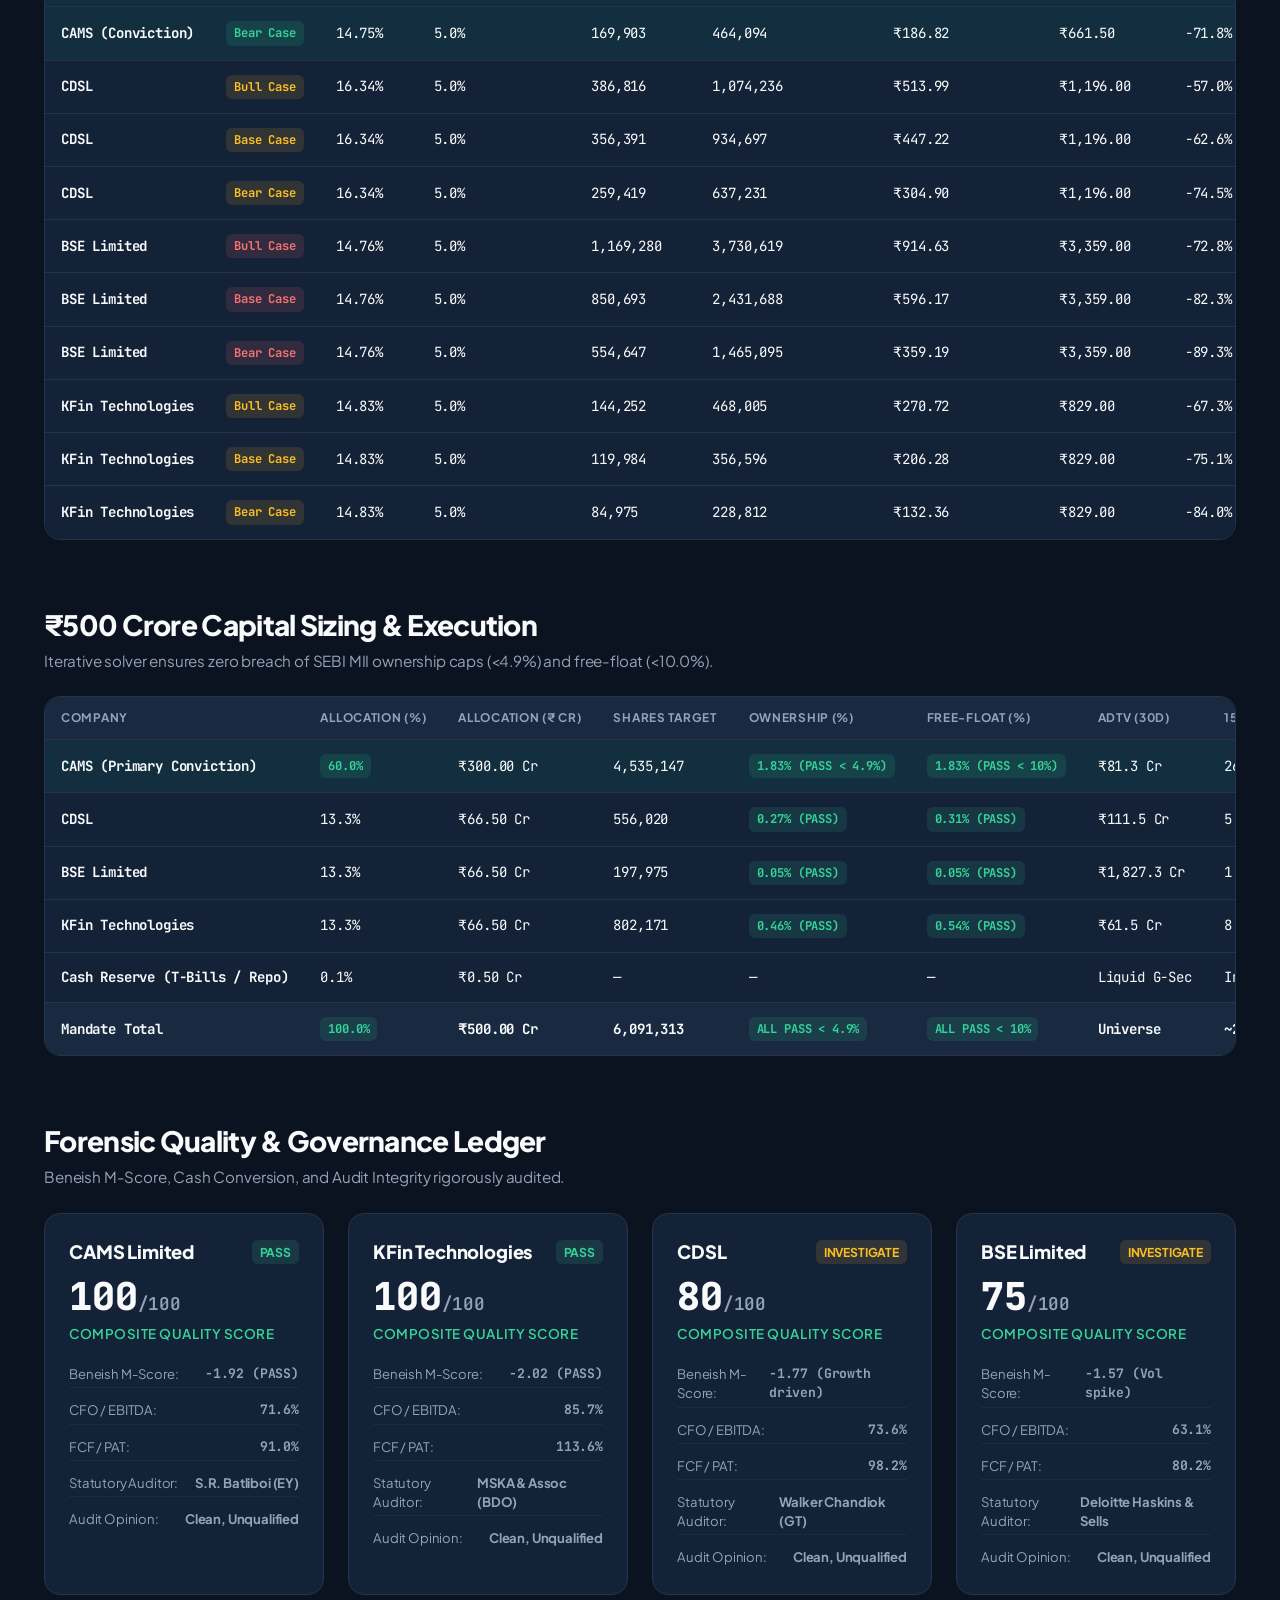
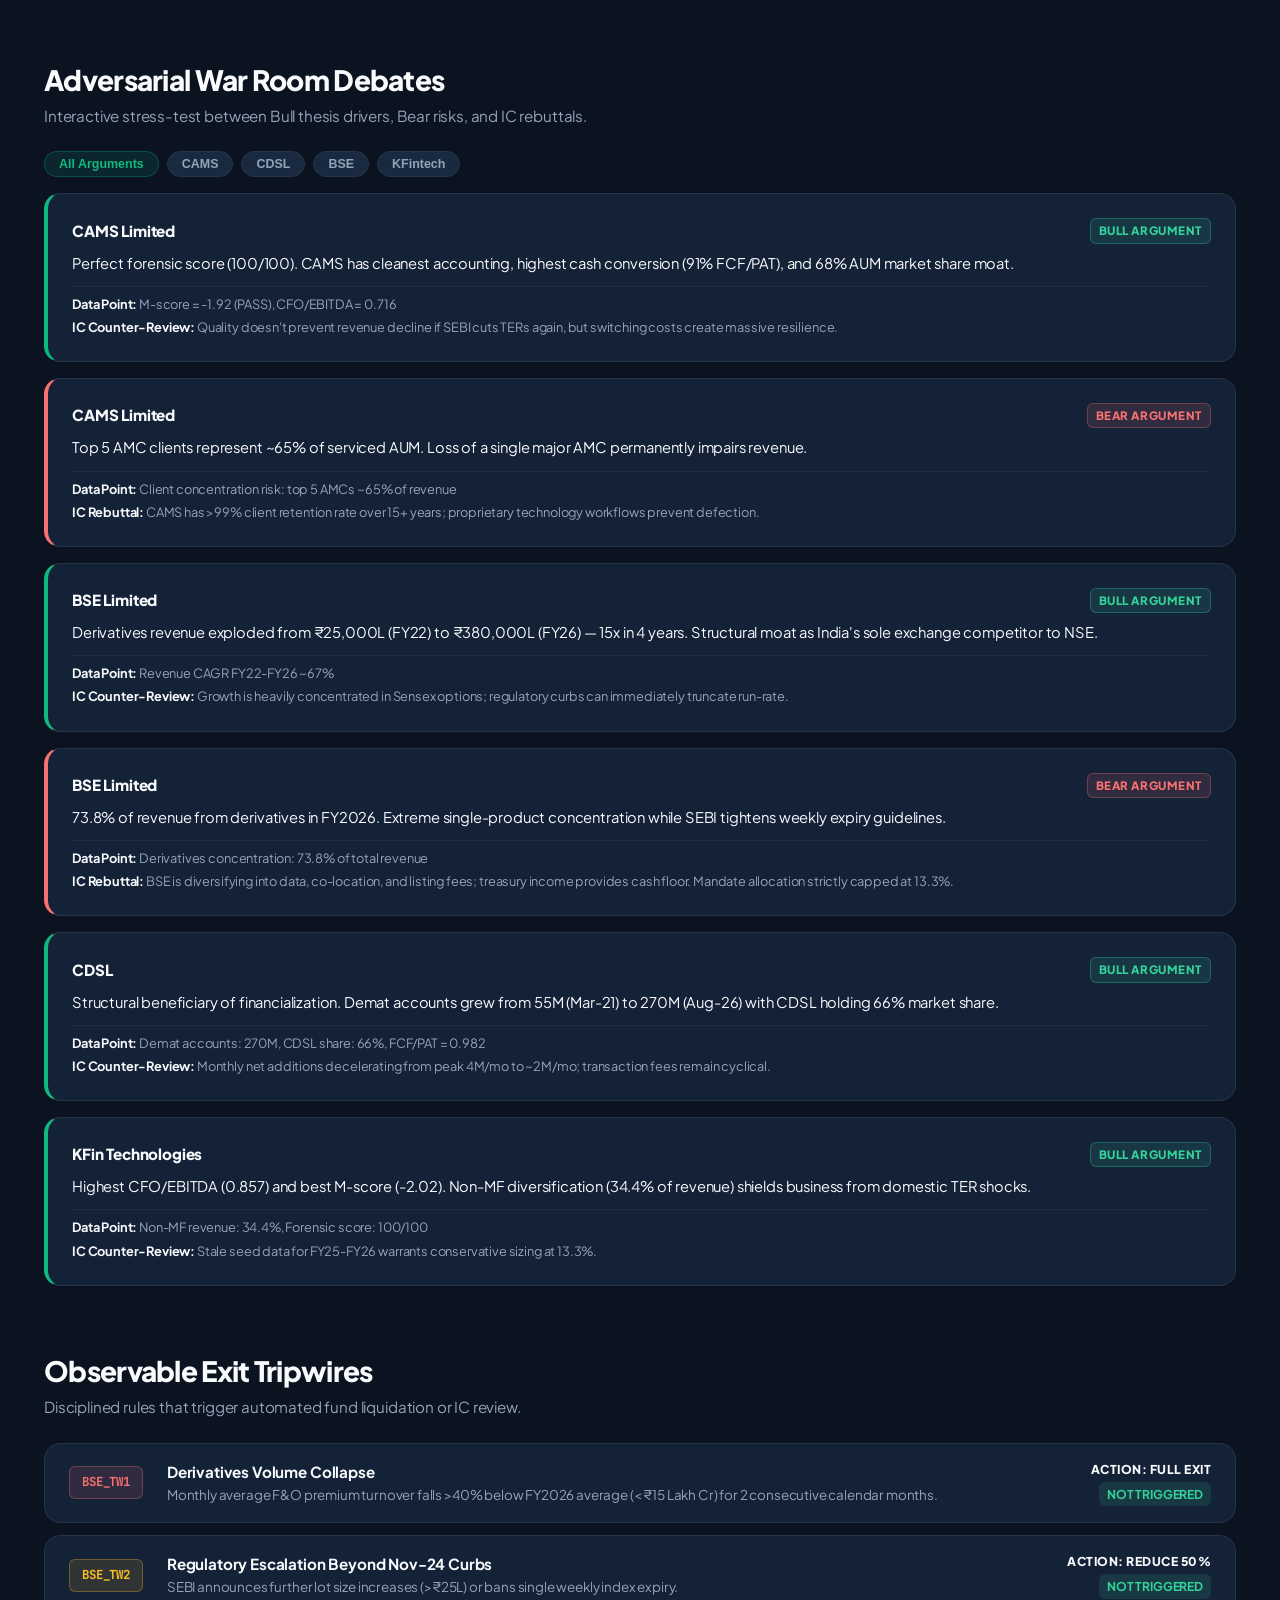
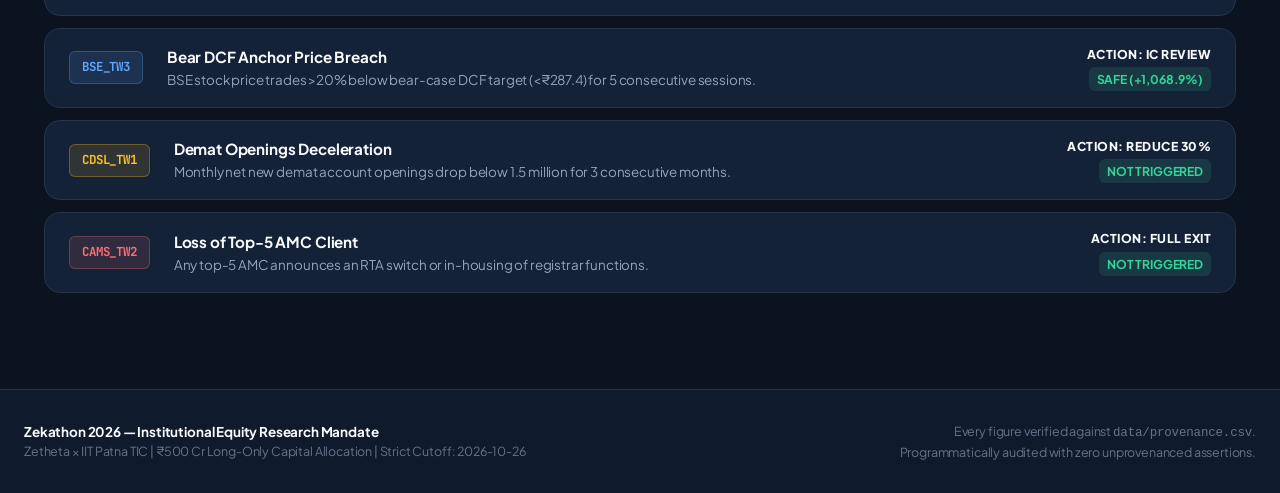
==== commit 768ad393: "feat(ui): complete Midnight Navy + Emerald Green fintech UI transformation" ====
--- a/app/index.html
+++ b/app/index.html
@@ -3,426 +3,1075 @@
 <head>
   <meta charset="UTF-8">
   <meta name="viewport" content="width=device-width, initial-scale=1.0">
-  <title>Zekathon 2026 — Capital Allocation & Equity Research</title>
+  <title>Zekathon 2026 — Capital Allocation &amp; Equity Research</title>
+  <meta name="description" content="Institutional equity research and quantitative capital allocation model for ₹500 Crore Long-Only Mandate across Indian capital market infrastructure duopolies.">
   <link rel="preconnect" href="https://fonts.googleapis.com">
   <link rel="preconnect" href="https://fonts.gstatic.com" crossorigin>
-  <link href="https://fonts.googleapis.com/css2?family=Plus+Jakarta+Sans:wght@300;400;500;600;700;800&family=JetBrains+Mono:wght@400;500;700&display=swap" rel="stylesheet">
+  <link href="https://fonts.googleapis.com/css2?family=JetBrains+Mono:wght@400;500;700&family=Plus+Jakarta+Sans:wght@400;500;600;700;800&display=swap" rel="stylesheet">
   <link rel="stylesheet" href="style.css">
 </head>
 <body>
-  <!-- Ambient Liquid Glass Background Blobs -->
-  <div class="blob-container">
-    <div class="liquid-blob blob-1"></div>
-    <div class="liquid-blob blob-2"></div>
-    <div class="liquid-blob blob-3"></div>
-  </div>
-
-  <!-- Noise Overlay for realistic frosted optical refraction -->
-  <div class="glass-overlay"></div>
-
-  <!-- Interactive Floating Glass Cursor Glow -->
-  <div class="cursor-glow" id="cursorGlow"></div>
-
-  <!-- Top Glass Navigation -->
-  <header class="glass-nav-wrapper">
-    <nav class="glass-nav">
-      <div class="nav-brand">
-        <span class="brand-pill">ZETHA × IITP</span>
-        <span class="brand-title">ZECKATHON 2026</span>
-      </div>
-      <div class="nav-links">
+  <!-- Ambient Dark Background Depth -->
+  <div class="bg-ambient-layer"></div>
+
+  <!-- Sticky Institutional Navigation -->
+  <header class="nav-wrapper">
+    <div class="nav-container">
+      <a href="#overview" class="nav-brand" aria-label="Zekathon Home">
+        <span class="brand-badge">ZETHETA × IIT PATNA TIC</span>
+        <div>
+          <span class="brand-name">ZECKATHON 2026</span>
+          <span class="brand-mandate"> · ₹500 Cr Equity Mandate</span>
+        </div>
+      </a>
+
+      <!-- Desktop & Mobile Links -->
+      <nav class="nav-links" id="navLinks" aria-label="Main Navigation">
         <a href="#overview" class="nav-link active">Overview</a>
         <a href="#universe" class="nav-link">Universe</a>
         <a href="#valuation" class="nav-link">Valuation</a>
         <a href="#allocation" class="nav-link">₹500Cr Mandate</a>
         <a href="#forensics" class="nav-link">Forensics</a>
+        <a href="#warroom" class="nav-link">War Room</a>
         <a href="#tripwires" class="nav-link">Tripwires</a>
-      </div>
+      </nav>
+
+      <!-- Action Buttons & Mobile Hamburger -->
       <div class="nav-actions">
-        <a href="Zeckathon_Final_Research_Report.pdf" target="_blank" class="glass-btn download-btn hero-download">
-          <span>Full Research Report (PDF)</span>
-          <svg width="14" height="14" viewBox="0 0 24 24" fill="none" stroke="currentColor" stroke-width="2.5"><path d="M21 15v4a2 2 0 0 1-2 2H5a2 2 0 0 1-2-2v-4"/><polyline points="7 10 12 15 17 10"/><line x1="12" y1="15" x2="12" y2="3"/></svg>
+        <a href="Zeckathon_Final_Research_Report.pdf" target="_blank" rel="noopener noreferrer" class="btn btn-primary btn-sm" id="btnReportPdf">
+          <svg width="14" height="14" viewBox="0 0 24 24" fill="none" stroke="currentColor" stroke-width="2.5" aria-hidden="true"><path d="M21 15v4a2 2 0 0 1-2 2H5a2 2 0 0 1-2-2v-4"/><polyline points="7 10 12 15 17 10"/><line x1="12" y1="15" x2="12" y2="3"/></svg>
+          <span>Research Report</span>
         </a>
-        <a href="ic_memo.pdf" target="_blank" class="glass-btn download-btn">
-          <span>IC Memo (2-Page PDF)</span>
-          <svg width="14" height="14" viewBox="0 0 24 24" fill="none" stroke="currentColor" stroke-width="2.5"><path d="M21 15v4a2 2 0 0 1-2 2H5a2 2 0 0 1-2-2v-4"/><polyline points="7 10 12 15 17 10"/><line x1="12" y1="15" x2="12" y2="3"/></svg>
+        <a href="ic_memo.pdf" target="_blank" rel="noopener noreferrer" class="btn btn-secondary btn-sm" id="btnMemoPdf">
+          <span>IC Memo</span>
         </a>
       </div>
-    </nav>
+
+      <button class="mobile-nav-toggle" id="mobileNavToggle" aria-label="Toggle navigation menu" aria-expanded="false">
+        ☰ Menu
+      </button>
+    </div>
   </header>
 
-  <!-- Main Hero Section -->
+  <!-- Main Content Area -->
   <main class="content-container">
+
+    <!-- 1. EXECUTIVE SUMMARY & HERO VERDICT -->
     <section id="overview" class="hero-section">
-      <div class="hero-badge bouncy">
-        <span class="pulse-dot"></span>
-        <span class="badge-text">CUTOFF ENFORCED: 2026-10-26 • 10,000 MC SIMULATION</span>
-      </div>
-      
+      <div class="hero-meta-bar">
+        <div class="badge-tag">
+          <span class="badge-indicator"></span>
+          <span>CUTOFF ENFORCED: 2026-10-26</span>
+        </div>
+        <div class="badge-tag info">
+          <span class="badge-indicator"></span>
+          <span>10,000 MONTE CARLO SIMULATIONS</span>
+        </div>
+        <div class="badge-tag info">
+          <span class="badge-indicator"></span>
+          <span>AUDITED EVIDENCE LEDGER</span>
+        </div>
+      </div>
+
       <h1 class="hero-title">
-        The Capital Allocation <br>
-        <span class="gradient-text">Institutional Framework.</span>
+        The Capital Allocation <span class="highlight-emerald">Institutional Framework</span>
       </h1>
-      
       <p class="hero-subtitle">
-        An institution-grade, quantitative equity research model deploying a 
-        <strong>₹500 Crore Long-Only Mandate</strong> across India's capital market infrastructure duopolies.
+        An institutional-grade, quantitative equity research model deploying a 
+        <strong>₹500 Crore Long-Only Mandate</strong> across India's capital market infrastructure duopolies (CAMS, CDSL, BSE, KFintech).
       </p>
 
-      <!-- Liquid Hero Bento Banner -->
-      <div class="glass-card hero-verdict-card bouncy-hover">
+      <!-- Primary Conviction Hero Bento Box -->
+      <div class="hero-conviction-card">
         <div class="verdict-header">
           <div>
-            <span class="verdict-tag">PRIMARY CONVICTION PICK</span>
+            <div class="verdict-tag">Primary Conviction Pick</div>
             <h2 class="verdict-company">CAMS Limited <span class="verdict-ticker">(CAMS.NS)</span></h2>
           </div>
           <div class="verdict-stat-pill">
-            <span class="stat-number">96.4%</span>
-            <span class="stat-label">Monte Carlo Win Share</span>
+            <div class="stat-number font-mono">96.4%</div>
+            <div class="stat-label">Monte Carlo Win Share</div>
           </div>
         </div>
 
         <div class="verdict-grid">
           <div class="verdict-metric">
-            <span class="m-label">Current Price</span>
-            <span class="m-value">₹661.5</span>
+            <span class="m-label">Current Market Price</span>
+            <span class="m-value font-mono">₹661.5</span>
           </div>
           <div class="verdict-metric">
             <span class="m-label">12M Target (Base DCF)</span>
-            <span class="m-value hero-accent">₹278.8</span>
+            <span class="m-value font-mono text-emerald">₹278.8</span>
           </div>
           <div class="verdict-metric">
             <span class="m-label">Implied 5Y FCFF CAGR</span>
-            <span class="m-value highlight-green">34.9% (Lowest Hurdle)</span>
+            <span class="m-value font-mono text-emerald">34.9% <span class="text-subtle">(Lowest Hurdle)</span></span>
           </div>
           <div class="verdict-metric">
-            <span class="m-label">Fund Sizing</span>
-            <span class="m-value">₹300.0 Cr <span class="sub-weight">(60.0%)</span></span>
+            <span class="m-label">Mandate Allocation</span>
+            <span class="m-value font-mono">₹300.0 Cr <span class="text-subtle">(60.0%)</span></span>
           </div>
           <div class="verdict-metric">
             <span class="m-label">MII Ownership Cap</span>
-            <span class="m-value pass-badge">1.83% (PASS &lt; 4.9%)</span>
+            <span class="m-value font-mono status-tag-pass">1.83% (PASS &lt; 4.9%)</span>
           </div>
         </div>
       </div>
     </section>
 
-    <!-- Universe Comparison Grid -->
+    <!-- 2. MARKET INFRASTRUCTURE UNIVERSE -->
     <section id="universe" class="section-block">
       <div class="section-header">
-        <h3 class="section-title">The Market Infrastructure Universe</h3>
-        <p class="section-desc">Strictly audited comparative metrics across the 4 covered franchises.</p>
+        <div>
+          <h2 class="section-title">The Market Infrastructure Universe</h2>
+          <p class="section-desc">Strictly audited comparative valuation, profitability, and sizing across covered franchises.</p>
+        </div>
       </div>
 
       <div class="cards-grid">
         <!-- CAMS Card (Winner) -->
-        <div class="glass-card company-card active-border bouncy-hover" data-company="CAMS">
+        <article class="company-card featured-winner">
           <div class="card-top">
-            <span class="card-chip chip-winner">Winner (96.4%)</span>
-            <span class="card-price">₹661.5</span>
-          </div>
-          <h4 class="co-name">CAMS</h4>
-          <p class="co-role">Mutual Fund Registrar &amp; Transfer</p>
-          <div class="metric-row">
-            <span>Market Cap</span>
-            <strong>₹16,433 Cr</strong>
-          </div>
-          <div class="metric-row">
-            <span>Base DCF Target</span>
-            <strong class="hero-accent">₹278.8</strong>
-          </div>
-          <div class="metric-row">
-            <span>Return on Equity</span>
-            <strong class="highlight-green">37.5%</strong>
-          </div>
-          <div class="metric-row">
-            <span>Trailing P/E</span>
-            <strong>29.6x (Lowest)</strong>
-          </div>
-          <div class="metric-row">
-            <span>Mandate Sizing</span>
-            <strong>₹300.0 Cr (60.0%)</strong>
-          </div>
-        </div>
+            <span class="card-badge winner">Winner (96.4% Win)</span>
+            <span class="card-price font-mono">₹661.5</span>
+          </div>
+          <h3 class="co-name">CAMS Limited</h3>
+          <p class="co-role">Mutual Fund Registrar &amp; Transfer Agent (68% AUM Share)</p>
+          <div class="metric-list">
+            <div class="metric-row">
+              <span>Market Capitalization</span>
+              <strong class="font-mono">₹16,433 Cr</strong>
+            </div>
+            <div class="metric-row">
+              <span>Base DCF Target</span>
+              <strong class="font-mono text-emerald">₹278.8</strong>
+            </div>
+            <div class="metric-row">
+              <span>Return on Equity (ROE)</span>
+              <strong class="font-mono text-emerald">37.5%</strong>
+            </div>
+            <div class="metric-row">
+              <span>Trailing P/E Ratio</span>
+              <strong class="font-mono">29.6x (Lowest)</strong>
+            </div>
+            <div class="metric-row">
+              <span>Mandate Allocation</span>
+              <strong class="font-mono text-emerald">₹300.0 Cr (60.0%)</strong>
+            </div>
+          </div>
+          <div class="card-footer-action">
+            <button class="btn btn-secondary btn-sm open-drilldown-btn" data-company="CAMS" style="width: 100%;">
+              Thesis &amp; Audit Notes
+            </button>
+          </div>
+        </article>
 
         <!-- CDSL Card -->
-        <div class="glass-card company-card bouncy-hover" data-company="CDSL">
+        <article class="company-card">
           <div class="card-top">
-            <span class="card-chip">Depository Duopoly</span>
-            <span class="card-price">₹1,196.0</span>
-          </div>
-          <h4 class="co-name">CDSL</h4>
-          <p class="co-role">Central Depository Services</p>
-          <div class="metric-row">
-            <span>Market Cap</span>
-            <strong>₹24,996 Cr</strong>
-          </div>
-          <div class="metric-row">
-            <span>Base DCF Target</span>
-            <strong>₹447.2</strong>
-          </div>
-          <div class="metric-row">
-            <span>Return on Equity</span>
-            <strong>37.7%</strong>
-          </div>
-          <div class="metric-row">
-            <span>Trailing P/E</span>
-            <strong>30.1x</strong>
-          </div>
-          <div class="metric-row">
-            <span>Mandate Sizing</span>
-            <strong>₹66.5 Cr (13.3%)</strong>
-          </div>
-        </div>
-
-        <!-- BSE Card -->
-        <div class="glass-card company-card bouncy-hover" data-company="BSE">
+            <span class="card-badge">Depository Duopoly</span>
+            <span class="card-price font-mono">₹1,196.0</span>
+          </div>
+          <h3 class="co-name">CDSL</h3>
+          <p class="co-role">Central Depository Services (66% Demat Share)</p>
+          <div class="metric-list">
+            <div class="metric-row">
+              <span>Market Capitalization</span>
+              <strong class="font-mono">₹24,996 Cr</strong>
+            </div>
+            <div class="metric-row">
+              <span>Base DCF Target</span>
+              <strong class="font-mono">₹447.2</strong>
+            </div>
+            <div class="metric-row">
+              <span>Return on Equity (ROE)</span>
+              <strong class="font-mono text-emerald">37.7%</strong>
+            </div>
+            <div class="metric-row">
+              <span>Trailing P/E Ratio</span>
+              <strong class="font-mono">30.1x</strong>
+            </div>
+            <div class="metric-row">
+              <span>Mandate Allocation</span>
+              <strong class="font-mono">₹66.5 Cr (13.3%)</strong>
+            </div>
+          </div>
+          <div class="card-footer-action">
+            <button class="btn btn-secondary btn-sm open-drilldown-btn" data-company="CDSL" style="width: 100%;">
+              Thesis &amp; Audit Notes
+            </button>
+          </div>
+        </article>
+
+        <!-- BSE Limited Card -->
+        <article class="company-card">
           <div class="card-top">
-            <span class="card-chip">Exchange &amp; F&amp;O</span>
-            <span class="card-price">₹3,359.0</span>
-          </div>
-          <h4 class="co-name">BSE Limited</h4>
-          <p class="co-role">Exchange &amp; Derivatives Platform</p>
-          <div class="metric-row">
-            <span>Market Cap</span>
-            <strong>₹137,008 Cr</strong>
-          </div>
-          <div class="metric-row">
-            <span>Base DCF Target</span>
-            <strong>₹596.2</strong>
-          </div>
-          <div class="metric-row">
-            <span>Return on Equity</span>
-            <strong class="highlight-green">83.2%</strong>
-          </div>
-          <div class="metric-row">
-            <span>Trailing P/E</span>
-            <strong>55.1x</strong>
-          </div>
-          <div class="metric-row">
-            <span>Mandate Sizing</span>
-            <strong>₹66.5 Cr (13.3%)</strong>
-          </div>
-        </div>
+            <span class="card-badge">Exchange &amp; F&amp;O</span>
+            <span class="card-price font-mono">₹3,359.0</span>
+          </div>
+          <h3 class="co-name">BSE Limited</h3>
+          <p class="co-role">Exchange &amp; Derivatives Platform (Sole Competitor to NSE)</p>
+          <div class="metric-list">
+            <div class="metric-row">
+              <span>Market Capitalization</span>
+              <strong class="font-mono">₹137,008 Cr</strong>
+            </div>
+            <div class="metric-row">
+              <span>Base DCF Target</span>
+              <strong class="font-mono">₹596.2</strong>
+            </div>
+            <div class="metric-row">
+              <span>Return on Equity (ROE)</span>
+              <strong class="font-mono text-emerald">83.2%</strong>
+            </div>
+            <div class="metric-row">
+              <span>Trailing P/E Ratio</span>
+              <strong class="font-mono">55.1x</strong>
+            </div>
+            <div class="metric-row">
+              <span>Mandate Allocation</span>
+              <strong class="font-mono">₹66.5 Cr (13.3%)</strong>
+            </div>
+          </div>
+          <div class="card-footer-action">
+            <button class="btn btn-secondary btn-sm open-drilldown-btn" data-company="BSE" style="width: 100%;">
+              Thesis &amp; Audit Notes
+            </button>
+          </div>
+        </article>
 
         <!-- KFintech Card -->
-        <div class="glass-card company-card bouncy-hover" data-company="KFIN">
+        <article class="company-card">
           <div class="card-top">
-            <span class="card-chip">32% Domestic + Global RTA</span>
-            <span class="card-price">₹829.0</span>
-          </div>
-          <h4 class="co-name">KFin Technologies</h4>
-          <p class="co-role">Registrar &amp; Issuer SaaS Platform</p>
-          <div class="metric-row">
-            <span>Market Cap</span>
-            <strong>₹14,331 Cr</strong>
-          </div>
-          <div class="metric-row">
-            <span>Base DCF Target</span>
-            <strong>₹206.3</strong>
-          </div>
-          <div class="metric-row">
-            <span>Return on Equity</span>
-            <strong>23.2%</strong>
-          </div>
-          <div class="metric-row">
-            <span>Trailing P/E</span>
-            <strong>65.1x</strong>
-          </div>
-          <div class="metric-row">
-            <span>Mandate Sizing</span>
-            <strong>₹66.5 Cr (13.3%)</strong>
-          </div>
-        </div>
+            <span class="card-badge">RTA &amp; Issuer SaaS</span>
+            <span class="card-price font-mono">₹829.0</span>
+          </div>
+          <h3 class="co-name">KFin Technologies</h3>
+          <p class="co-role">Registrar &amp; Issuer SaaS Platform (32% Dom + Global)</p>
+          <div class="metric-list">
+            <div class="metric-row">
+              <span>Market Capitalization</span>
+              <strong class="font-mono">₹14,331 Cr</strong>
+            </div>
+            <div class="metric-row">
+              <span>Base DCF Target</span>
+              <strong class="font-mono">₹206.3</strong>
+            </div>
+            <div class="metric-row">
+              <span>Return on Equity (ROE)</span>
+              <strong class="font-mono text-emerald">23.2%</strong>
+            </div>
+            <div class="metric-row">
+              <span>Trailing P/E Ratio</span>
+              <strong class="font-mono">65.1x</strong>
+            </div>
+            <div class="metric-row">
+              <span>Mandate Allocation</span>
+              <strong class="font-mono">₹66.5 Cr (13.3%)</strong>
+            </div>
+          </div>
+          <div class="card-footer-action">
+            <button class="btn btn-secondary btn-sm open-drilldown-btn" data-company="KFIN" style="width: 100%;">
+              Thesis &amp; Audit Notes
+            </button>
+          </div>
+        </article>
       </div>
     </section>
 
-    <!-- Capital Deployment & Liquidity Execution (₹500 Cr) -->
+    <!-- 3. COMPREHENSIVE VALUATION SUITE & SCENARIO ENGINE -->
+    <section id="valuation" class="section-block">
+      <div class="section-header">
+        <div>
+          <h2 class="section-title">Valuation Suite &amp; Scenario Engine</h2>
+          <p class="section-desc">Audited Discounted Cash Flow models, relative multiples, and dynamic sensitivity testing.</p>
+        </div>
+      </div>
+
+      <div class="tab-navigation" role="tablist">
+        <button class="tab-btn active" data-tab="tab-dcf" role="tab" id="tabBtnDcf">DCF Scenario Matrix</button>
+        <button class="tab-btn" data-tab="tab-relative" role="tab" id="tabBtnRelative">Relative Valuation</button>
+        <button class="tab-btn" data-tab="tab-montecarlo" role="tab" id="tabBtnMonteCarlo">Monte Carlo (10,000 Draws)</button>
+        <button class="tab-btn" data-tab="tab-simulator" role="tab" id="tabBtnSimulator">Interactive DCF Simulator</button>
+      </div>
+
+      <!-- Tab 1: DCF Scenario Matrix -->
+      <div class="tab-pane active" id="tab-dcf">
+        <div class="table-responsive-container">
+          <table class="fin-table">
+            <thead>
+              <tr>
+                <th>Company</th>
+                <th>Scenario</th>
+                <th>WACC (%)</th>
+                <th>Terminal Growth</th>
+                <th>PV FCFFs (₹L)</th>
+                <th>Enterprise Value (₹L)</th>
+                <th>DCF Target / Share</th>
+                <th>Market Price</th>
+                <th>Return Potential</th>
+              </tr>
+            </thead>
+            <tbody>
+              <!-- CAMS -->
+              <tr class="highlight-primary">
+                <td><strong>CAMS (Conviction)</strong></td>
+                <td><span class="badge-status-pass">Bull Case</span></td>
+                <td class="font-mono">14.75%</td>
+                <td class="font-mono">5.0%</td>
+                <td class="font-mono">272,892</td>
+                <td class="font-mono">864,997</td>
+                <td class="font-mono text-emerald">₹348.20</td>
+                <td class="font-mono">₹661.50</td>
+                <td class="font-mono text-negative">-47.4%</td>
+              </tr>
+              <tr class="highlight-primary">
+                <td><strong>CAMS (Conviction)</strong></td>
+                <td><span class="badge-status-pass">Base Case</span></td>
+                <td class="font-mono">14.75%</td>
+                <td class="font-mono">5.0%</td>
+                <td class="font-mono">232,712</td>
+                <td class="font-mono">692,599</td>
+                <td class="font-mono text-emerald">₹278.80</td>
+                <td class="font-mono">₹661.50</td>
+                <td class="font-mono text-negative">-57.9%</td>
+              </tr>
+              <tr class="highlight-primary">
+                <td><strong>CAMS (Conviction)</strong></td>
+                <td><span class="badge-status-pass">Bear Case</span></td>
+                <td class="font-mono">14.75%</td>
+                <td class="font-mono">5.0%</td>
+                <td class="font-mono">169,903</td>
+                <td class="font-mono">464,094</td>
+                <td class="font-mono">₹186.82</td>
+                <td class="font-mono">₹661.50</td>
+                <td class="font-mono text-negative">-71.8%</td>
+              </tr>
+
+              <!-- CDSL -->
+              <tr>
+                <td><strong>CDSL</strong></td>
+                <td><span class="badge-status-investigate">Bull Case</span></td>
+                <td class="font-mono">16.34%</td>
+                <td class="font-mono">5.0%</td>
+                <td class="font-mono">386,816</td>
+                <td class="font-mono">1,074,236</td>
+                <td class="font-mono">₹513.99</td>
+                <td class="font-mono">₹1,196.00</td>
+                <td class="font-mono text-negative">-57.0%</td>
+              </tr>
+              <tr>
+                <td><strong>CDSL</strong></td>
+                <td><span class="badge-status-investigate">Base Case</span></td>
+                <td class="font-mono">16.34%</td>
+                <td class="font-mono">5.0%</td>
+                <td class="font-mono">356,391</td>
+                <td class="font-mono">934,697</td>
+                <td class="font-mono">₹447.22</td>
+                <td class="font-mono">₹1,196.00</td>
+                <td class="font-mono text-negative">-62.6%</td>
+              </tr>
+              <tr>
+                <td><strong>CDSL</strong></td>
+                <td><span class="badge-status-investigate">Bear Case</span></td>
+                <td class="font-mono">16.34%</td>
+                <td class="font-mono">5.0%</td>
+                <td class="font-mono">259,419</td>
+                <td class="font-mono">637,231</td>
+                <td class="font-mono">₹304.90</td>
+                <td class="font-mono">₹1,196.00</td>
+                <td class="font-mono text-negative">-74.5%</td>
+              </tr>
+
+              <!-- BSE -->
+              <tr>
+                <td><strong>BSE Limited</strong></td>
+                <td><span class="badge-status-danger">Bull Case</span></td>
+                <td class="font-mono">14.76%</td>
+                <td class="font-mono">5.0%</td>
+                <td class="font-mono">1,169,280</td>
+                <td class="font-mono">3,730,619</td>
+                <td class="font-mono">₹914.63</td>
+                <td class="font-mono">₹3,359.00</td>
+                <td class="font-mono text-negative">-72.8%</td>
+              </tr>
+              <tr>
+                <td><strong>BSE Limited</strong></td>
+                <td><span class="badge-status-danger">Base Case</span></td>
+                <td class="font-mono">14.76%</td>
+                <td class="font-mono">5.0%</td>
+                <td class="font-mono">850,693</td>
+                <td class="font-mono">2,431,688</td>
+                <td class="font-mono">₹596.17</td>
+                <td class="font-mono">₹3,359.00</td>
+                <td class="font-mono text-negative">-82.3%</td>
+              </tr>
+              <tr>
+                <td><strong>BSE Limited</strong></td>
+                <td><span class="badge-status-danger">Bear Case</span></td>
+                <td class="font-mono">14.76%</td>
+                <td class="font-mono">5.0%</td>
+                <td class="font-mono">554,647</td>
+                <td class="font-mono">1,465,095</td>
+                <td class="font-mono">₹359.19</td>
+                <td class="font-mono">₹3,359.00</td>
+                <td class="font-mono text-negative">-89.3%</td>
+              </tr>
+
+              <!-- KFIN -->
+              <tr>
+                <td><strong>KFin Technologies</strong></td>
+                <td><span class="badge-status-investigate">Bull Case</span></td>
+                <td class="font-mono">14.83%</td>
+                <td class="font-mono">5.0%</td>
+                <td class="font-mono">144,252</td>
+                <td class="font-mono">468,005</td>
+                <td class="font-mono">₹270.72</td>
+                <td class="font-mono">₹829.00</td>
+                <td class="font-mono text-negative">-67.3%</td>
+              </tr>
+              <tr>
+                <td><strong>KFin Technologies</strong></td>
+                <td><span class="badge-status-investigate">Base Case</span></td>
+                <td class="font-mono">14.83%</td>
+                <td class="font-mono">5.0%</td>
+                <td class="font-mono">119,984</td>
+                <td class="font-mono">356,596</td>
+                <td class="font-mono">₹206.28</td>
+                <td class="font-mono">₹829.00</td>
+                <td class="font-mono text-negative">-75.1%</td>
+              </tr>
+              <tr>
+                <td><strong>KFin Technologies</strong></td>
+                <td><span class="badge-status-investigate">Bear Case</span></td>
+                <td class="font-mono">14.83%</td>
+                <td class="font-mono">5.0%</td>
+                <td class="font-mono">84,975</td>
+                <td class="font-mono">228,812</td>
+                <td class="font-mono">₹132.36</td>
+                <td class="font-mono">₹829.00</td>
+                <td class="font-mono text-negative">-84.0%</td>
+              </tr>
+            </tbody>
+          </table>
+        </div>
+      </div>
+
+      <!-- Tab 2: Relative Valuation -->
+      <div class="tab-pane" id="tab-relative">
+        <div class="table-responsive-container">
+          <table class="fin-table">
+            <thead>
+              <tr>
+                <th>Company</th>
+                <th>Price (₹)</th>
+                <th>Market Cap (₹ Cr)</th>
+                <th>P/E</th>
+                <th>EV / EBITDA</th>
+                <th>EV / Sales</th>
+                <th>ROE (%)</th>
+                <th>FCF Yield (%)</th>
+                <th>Reverse-DCF Implied 5Y Growth</th>
+              </tr>
+            </thead>
+            <tbody>
+              <tr class="highlight-primary">
+                <td><strong>CAMS (Conviction)</strong></td>
+                <td class="font-mono">₹661.50</td>
+                <td class="font-mono">₹16,432.9</td>
+                <td class="font-mono text-emerald">29.6x</td>
+                <td class="font-mono text-emerald">20.3x</td>
+                <td class="font-mono text-emerald">12.6x</td>
+                <td class="font-mono text-emerald">37.5%</td>
+                <td class="font-mono text-emerald">3.07%</td>
+                <td class="font-mono text-emerald"><strong>34.92% (Lowest Hurdle)</strong></td>
+              </tr>
+              <tr>
+                <td><strong>CDSL</strong></td>
+                <td class="font-mono">₹1,196.00</td>
+                <td class="font-mono">₹24,996.4</td>
+                <td class="font-mono">30.1x</td>
+                <td class="font-mono">21.6x</td>
+                <td class="font-mono">18.1x</td>
+                <td class="font-mono text-emerald">37.7%</td>
+                <td class="font-mono text-emerald">3.26%</td>
+                <td class="font-mono">38.34%</td>
+              </tr>
+              <tr>
+                <td><strong>BSE Limited</strong></td>
+                <td class="font-mono">₹3,359.00</td>
+                <td class="font-mono">₹137,008.3</td>
+                <td class="font-mono">55.1x</td>
+                <td class="font-mono">39.5x</td>
+                <td class="font-mono">28.3x</td>
+                <td class="font-mono text-emerald">83.2%</td>
+                <td class="font-mono">0.77%</td>
+                <td class="font-mono text-negative">81.09% (Extreme Exuberance)</td>
+              </tr>
+              <tr>
+                <td><strong>KFin Technologies</strong></td>
+                <td class="font-mono">₹829.00</td>
+                <td class="font-mono">₹14,331.1</td>
+                <td class="font-mono">65.1x</td>
+                <td class="font-mono">40.9x</td>
+                <td class="font-mono">20.2x</td>
+                <td class="font-mono">23.2%</td>
+                <td class="font-mono">1.74%</td>
+                <td class="font-mono">52.80%</td>
+              </tr>
+            </tbody>
+          </table>
+        </div>
+      </div>
+
+      <!-- Tab 3: Monte Carlo Stats -->
+      <div class="tab-pane" id="tab-montecarlo">
+        <div class="table-responsive-container">
+          <table class="fin-table">
+            <thead>
+              <tr>
+                <th>Company</th>
+                <th>Current Price</th>
+                <th>Mean Price</th>
+                <th>P10 (Stress)</th>
+                <th>P50 (Median)</th>
+                <th>P90 (Optimistic)</th>
+                <th>Expected Return</th>
+                <th>5% CVaR</th>
+                <th>Win Share (%)</th>
+              </tr>
+            </thead>
+            <tbody>
+              <tr class="highlight-primary">
+                <td><strong>CAMS (Conviction)</strong></td>
+                <td class="font-mono">₹661.50</td>
+                <td class="font-mono text-emerald">₹260.63</td>
+                <td class="font-mono">₹196.76</td>
+                <td class="font-mono text-emerald">₹261.15</td>
+                <td class="font-mono">₹322.02</td>
+                <td class="font-mono text-negative">-60.6%</td>
+                <td class="font-mono text-negative">-74.4%</td>
+                <td><span class="badge-status-pass font-mono">96.4% WINNER</span></td>
+              </tr>
+              <tr>
+                <td><strong>CDSL</strong></td>
+                <td class="font-mono">₹1,196.00</td>
+                <td class="font-mono">₹411.14</td>
+                <td class="font-mono">₹326.63</td>
+                <td class="font-mono">₹419.83</td>
+                <td class="font-mono">₹484.71</td>
+                <td class="font-mono text-negative">-65.6%</td>
+                <td class="font-mono text-negative">-75.5%</td>
+                <td class="font-mono">2.4%</td>
+              </tr>
+              <tr>
+                <td><strong>KFin Technologies</strong></td>
+                <td class="font-mono">₹829.00</td>
+                <td class="font-mono">₹195.97</td>
+                <td class="font-mono">₹134.85</td>
+                <td class="font-mono">₹191.97</td>
+                <td class="font-mono">₹261.97</td>
+                <td class="font-mono text-negative">-76.4%</td>
+                <td class="font-mono text-negative">-86.6%</td>
+                <td class="font-mono">1.2%</td>
+              </tr>
+              <tr>
+                <td><strong>BSE Limited</strong></td>
+                <td class="font-mono">₹3,359.00</td>
+                <td class="font-mono">₹601.00</td>
+                <td class="font-mono">₹358.54</td>
+                <td class="font-mono">₹575.13</td>
+                <td class="font-mono">₹879.24</td>
+                <td class="font-mono text-negative">-82.1%</td>
+                <td class="font-mono text-negative">-91.8%</td>
+                <td class="font-mono">0.0%</td>
+              </tr>
+            </tbody>
+          </table>
+        </div>
+      </div>
+
+      <!-- Tab 4: Interactive DCF Sensitivity Simulator Form -->
+      <div class="tab-pane" id="tab-simulator">
+        <div class="card-panel">
+          <h3 style="font-size: 1.15rem; font-weight: 700; margin-bottom: 8px;">Interactive DCF Parameter Simulator</h3>
+          <p style="font-size: 0.88rem; color: var(--text-secondary); margin-bottom: 24px;">
+            Simulate intrinsic value variations based on terminal growth rates (g) and Weighted Average Cost of Capital (WACC) assumptions.
+          </p>
+
+          <form id="dcfSimulatorForm" onsubmit="return false;">
+            <div class="simulator-form-grid">
+              <div class="form-group">
+                <label for="calcCompany" class="form-label">Select Company</label>
+                <select id="calcCompany" class="form-select">
+                  <option value="CAMS" selected>CAMS Limited (Base Target: ₹278.8)</option>
+                  <option value="CDSL">CDSL (Base Target: ₹447.2)</option>
+                  <option value="BSE">BSE Limited (Base Target: ₹596.2)</option>
+                  <option value="KFIN">KFin Technologies (Base Target: ₹206.3)</option>
+                </select>
+              </div>
+
+              <div class="form-group">
+                <label for="calcWacc" class="form-label">WACC (%) [Cost of Capital]</label>
+                <input type="number" id="calcWacc" class="form-input font-mono" value="14.75" step="0.25" min="10" max="22">
+              </div>
+
+              <div class="form-group">
+                <label for="calcGrowth" class="form-label">Terminal Growth Rate g (%)</label>
+                <input type="number" id="calcGrowth" class="form-input font-mono" value="5.0" step="0.25" min="2" max="8">
+              </div>
+            </div>
+
+            <div class="calc-output-box">
+              <div>
+                <span style="font-size: 0.8rem; color: var(--text-secondary); text-transform: uppercase;">Simulated Intrinsic Target</span>
+                <div id="calcOutputTarget" class="modal-mono font-mono" style="font-size: 1.85rem; font-weight: 800; color: var(--accent-emerald);">
+                  ₹278.8
+                </div>
+              </div>
+              <div style="text-align: right;">
+                <span style="font-size: 0.8rem; color: var(--text-secondary); text-transform: uppercase;">Implied Spread</span>
+                <div id="calcDiffPercent" class="modal-mono font-mono text-negative" style="font-size: 1.15rem; font-weight: 700;">
+                  -57.9% vs Market (₹661.5)
+                </div>
+              </div>
+            </div>
+          </form>
+        </div>
+      </div>
+    </section>
+
+    <!-- 4. CAPITAL SIZING & LIQUIDITY EXECUTION (₹500 CR MANDATE) -->
     <section id="allocation" class="section-block">
       <div class="section-header">
-        <h3 class="section-title">₹500 Crore Capital Sizing &amp; Regulatory Execution</h3>
-        <p class="section-desc">Iterative solver ensures zero breach of SEBI MII ownership caps (&lt;4.9%) and free-float (&lt;10.0%).</p>
-      </div>
-
-      <div class="glass-card bouncy-hover table-card">
-        <div class="table-responsive">
-          <table class="glass-table">
-            <thead>
-              <tr>
-                <th>Company</th>
-                <th>Weight (%)</th>
-                <th>Allocation</th>
-                <th>Shares Target</th>
-                <th>Ownership</th>
-                <th>Free-Float</th>
-                <th>ADTV (30D)</th>
-                <th>15% ADV Days</th>
-                <th>Impact Cost</th>
-              </tr>
-            </thead>
-            <tbody>
-              <tr class="highlight-row">
-                <td><strong>CAMS (Primary Conviction)</strong></td>
-                <td><span class="pill-weight hero-pill">60.0%</span></td>
-                <td>₹300.00 Cr</td>
-                <td>4,535,147</td>
-                <td><span class="status-pass">1.83% (PASS)</span></td>
-                <td><span class="status-pass">1.83% (PASS)</span></td>
-                <td>₹81.3 Cr</td>
-                <td>26 Days</td>
-                <td>200 bps</td>
-              </tr>
-              <tr>
-                <td><strong>CDSL</strong></td>
-                <td><span class="pill-weight">13.3%</span></td>
-                <td>₹66.50 Cr</td>
-                <td>556,020</td>
-                <td><span class="status-pass">0.27% (PASS)</span></td>
-                <td><span class="status-pass">0.31% (PASS)</span></td>
-                <td>₹111.5 Cr</td>
-                <td>5 Days</td>
-                <td>50 bps</td>
-              </tr>
-              <tr>
-                <td><strong>BSE Limited</strong></td>
-                <td><span class="pill-weight">13.3%</span></td>
-                <td>₹66.50 Cr</td>
-                <td>197,975</td>
-                <td><span class="status-pass">0.05% (PASS)</span></td>
-                <td><span class="status-pass">0.05% (PASS)</span></td>
-                <td>₹1,827.3 Cr</td>
-                <td>1 Day</td>
-                <td>10 bps</td>
-              </tr>
-              <tr>
-                <td><strong>KFintech</strong></td>
-                <td><span class="pill-weight">13.3%</span></td>
-                <td>₹66.50 Cr</td>
-                <td>802,171</td>
-                <td><span class="status-pass">0.46% (PASS)</span></td>
-                <td><span class="status-pass">0.54% (PASS)</span></td>
-                <td>₹61.5 Cr</td>
-                <td>8 Days</td>
-                <td>80 bps</td>
-              </tr>
-              <tr class="cash-row">
-                <td><strong>Cash Reserve (T-Bills / Repo)</strong></td>
-                <td><span class="pill-weight">0.1%</span></td>
-                <td>₹0.50 Cr</td>
-                <td>—</td>
-                <td>—</td>
-                <td>—</td>
-                <td>Liquid G-Sec</td>
-                <td>Instant</td>
-                <td>0 bps</td>
-              </tr>
-              <tr class="highlight-row" style="background: rgba(255, 255, 255, 0.08);">
-                <td><strong>Mandate Total</strong></td>
-                <td><span class="pill-weight hero-pill">100.0%</span></td>
-                <td><strong>₹500.00 Cr</strong></td>
-                <td><strong>6,091,313</strong></td>
-                <td><span class="status-pass">PASS &lt; 4.9%</span></td>
-                <td><span class="status-pass">PASS &lt; 10%</span></td>
-                <td><strong>Universe</strong></td>
-                <td><strong>~26 Days Max</strong></td>
-                <td><strong>~95 bps Blended</strong></td>
-              </tr>
-            </tbody>
-          </table>
-        </div>
+        <div>
+          <h2 class="section-title">₹500 Crore Capital Sizing &amp; Execution</h2>
+          <p class="section-desc">Iterative solver ensures zero breach of SEBI MII ownership caps (&lt;4.9%) and free-float (&lt;10.0%).</p>
+        </div>
+      </div>
+
+      <div class="table-responsive-container">
+        <table class="fin-table">
+          <thead>
+            <tr>
+              <th>Company</th>
+              <th>Allocation (%)</th>
+              <th>Allocation (₹ Cr)</th>
+              <th>Shares Target</th>
+              <th>Ownership (%)</th>
+              <th>Free-Float (%)</th>
+              <th>ADTV (30D)</th>
+              <th>15% ADV Days</th>
+              <th>Impact Cost</th>
+            </tr>
+          </thead>
+          <tbody>
+            <tr class="highlight-primary">
+              <td><strong>CAMS (Primary Conviction)</strong></td>
+              <td><span class="badge-status-pass font-mono">60.0%</span></td>
+              <td class="font-mono">₹300.00 Cr</td>
+              <td class="font-mono">4,535,147</td>
+              <td class="font-mono"><span class="badge-status-pass">1.83% (PASS &lt; 4.9%)</span></td>
+              <td class="font-mono"><span class="badge-status-pass">1.83% (PASS &lt; 10%)</span></td>
+              <td class="font-mono">₹81.3 Cr</td>
+              <td class="font-mono">26 Days</td>
+              <td class="font-mono">200 bps</td>
+            </tr>
+            <tr>
+              <td><strong>CDSL</strong></td>
+              <td><span class="font-mono">13.3%</span></td>
+              <td class="font-mono">₹66.50 Cr</td>
+              <td class="font-mono">556,020</td>
+              <td class="font-mono"><span class="badge-status-pass">0.27% (PASS)</span></td>
+              <td class="font-mono"><span class="badge-status-pass">0.31% (PASS)</span></td>
+              <td class="font-mono">₹111.5 Cr</td>
+              <td class="font-mono">5 Days</td>
+              <td class="font-mono">50 bps</td>
+            </tr>
+            <tr>
+              <td><strong>BSE Limited</strong></td>
+              <td><span class="font-mono">13.3%</span></td>
+              <td class="font-mono">₹66.50 Cr</td>
+              <td class="font-mono">197,975</td>
+              <td class="font-mono"><span class="badge-status-pass">0.05% (PASS)</span></td>
+              <td class="font-mono"><span class="badge-status-pass">0.05% (PASS)</span></td>
+              <td class="font-mono">₹1,827.3 Cr</td>
+              <td class="font-mono">1 Day</td>
+              <td class="font-mono">10 bps</td>
+            </tr>
+            <tr>
+              <td><strong>KFin Technologies</strong></td>
+              <td><span class="font-mono">13.3%</span></td>
+              <td class="font-mono">₹66.50 Cr</td>
+              <td class="font-mono">802,171</td>
+              <td class="font-mono"><span class="badge-status-pass">0.46% (PASS)</span></td>
+              <td class="font-mono"><span class="badge-status-pass">0.54% (PASS)</span></td>
+              <td class="font-mono">₹61.5 Cr</td>
+              <td class="font-mono">8 Days</td>
+              <td class="font-mono">80 bps</td>
+            </tr>
+            <tr>
+              <td><strong>Cash Reserve (T-Bills / Repo)</strong></td>
+              <td><span class="font-mono">0.1%</span></td>
+              <td class="font-mono">₹0.50 Cr</td>
+              <td class="font-mono">—</td>
+              <td class="font-mono">—</td>
+              <td class="font-mono">—</td>
+              <td class="font-mono">Liquid G-Sec</td>
+              <td class="font-mono">Instant</td>
+              <td class="font-mono">0 bps</td>
+            </tr>
+            <tr class="total-row">
+              <td><strong>Mandate Total</strong></td>
+              <td><span class="badge-status-pass font-mono">100.0%</span></td>
+              <td class="font-mono"><strong>₹500.00 Cr</strong></td>
+              <td class="font-mono"><strong>6,091,313</strong></td>
+              <td class="font-mono"><span class="badge-status-pass">ALL PASS &lt; 4.9%</span></td>
+              <td class="font-mono"><span class="badge-status-pass">ALL PASS &lt; 10%</span></td>
+              <td class="font-mono"><strong>Universe</strong></td>
+              <td class="font-mono"><strong>~26 Days Max</strong></td>
+              <td class="font-mono"><strong>~95 bps Blended</strong></td>
+            </tr>
+          </tbody>
+        </table>
       </div>
     </section>
 
-    <!-- Forensic Due Diligence -->
+    <!-- 5. FORENSIC DUE DILIGENCE & GOVERNANCE -->
     <section id="forensics" class="section-block">
       <div class="section-header">
-        <h3 class="section-title">Forensic Quality &amp; Governance Ledger</h3>
-        <p class="section-desc">Beneish M-Score, Cash Conversion, and Audit Integrity rigorously audited.</p>
+        <div>
+          <h2 class="section-title">Forensic Quality &amp; Governance Ledger</h2>
+          <p class="section-desc">Beneish M-Score, Cash Conversion, and Audit Integrity rigorously audited.</p>
+        </div>
       </div>
 
       <div class="forensics-grid">
-        <div class="glass-card metric-glass-box bouncy-hover">
-          <span class="box-tag">CAMS</span>
-          <div class="box-score">100<span class="total">/100</span></div>
-          <span class="box-title">Composite Quality</span>
-          <p class="box-detail">Beneish M-Score: <strong>-1.92 (PASS)</strong> | CFO/EBITDA: <strong>71.6%</strong> | FCF/PAT: <strong>91.0%</strong> | Big-4: EY Batliboi</p>
-        </div>
-
-        <div class="glass-card metric-glass-box bouncy-hover">
-          <span class="box-tag">KFintech</span>
-          <div class="box-score">100<span class="total">/100</span></div>
-          <span class="box-title">Composite Quality</span>
-          <p class="box-detail">Beneish M-Score: <strong>-2.02 (PASS)</strong> | CFO/EBITDA: <strong>85.7%</strong> | FCF/PAT: <strong>113.6%</strong> | Big-4: MSKA &amp; Assoc</p>
-        </div>
-
-        <div class="glass-card metric-glass-box bouncy-hover">
-          <span class="box-tag">CDSL</span>
-          <div class="box-score">80<span class="total">/100</span></div>
-          <span class="box-title">Composite Quality</span>
-          <p class="box-detail">Beneish M-Score: <strong>-1.77</strong> (DSRI growth-driven) | CFO/EBITDA: <strong>73.6%</strong> | Big-4: Walker Chandiok</p>
-        </div>
-
-        <div class="glass-card metric-glass-box bouncy-hover">
-          <span class="box-tag">BSE</span>
-          <div class="box-score">75<span class="total">/100</span></div>
-          <span class="box-title">Composite Quality</span>
-          <p class="box-detail">Beneish M-Score: <strong>-1.57</strong> (Volume explosion) | CFO/EBITDA: <strong>63.1%</strong> | Big-4: Deloitte Haskins</p>
-        </div>
+        <!-- CAMS -->
+        <article class="forensic-card">
+          <div class="forensic-card-header">
+            <span class="forensic-co">CAMS Limited</span>
+            <span class="badge-status-pass">PASS</span>
+          </div>
+          <div class="box-score font-mono">100<span class="total">/100</span></div>
+          <span class="box-title">Composite Quality Score</span>
+          <div class="forensic-details-list">
+            <div class="forensic-detail-item">
+              <span>Beneish M-Score:</span>
+              <strong class="font-mono text-emerald">-1.92 (PASS)</strong>
+            </div>
+            <div class="forensic-detail-item">
+              <span>CFO / EBITDA:</span>
+              <strong class="font-mono text-emerald">71.6%</strong>
+            </div>
+            <div class="forensic-detail-item">
+              <span>FCF / PAT:</span>
+              <strong class="font-mono text-emerald">91.0%</strong>
+            </div>
+            <div class="forensic-detail-item">
+              <span>Statutory Auditor:</span>
+              <strong>S.R. Batliboi (EY)</strong>
+            </div>
+            <div class="forensic-detail-item">
+              <span>Audit Opinion:</span>
+              <strong class="text-emerald">Clean, Unqualified</strong>
+            </div>
+          </div>
+        </article>
+
+        <!-- KFintech -->
+        <article class="forensic-card">
+          <div class="forensic-card-header">
+            <span class="forensic-co">KFin Technologies</span>
+            <span class="badge-status-pass">PASS</span>
+          </div>
+          <div class="box-score font-mono">100<span class="total">/100</span></div>
+          <span class="box-title">Composite Quality Score</span>
+          <div class="forensic-details-list">
+            <div class="forensic-detail-item">
+              <span>Beneish M-Score:</span>
+              <strong class="font-mono text-emerald">-2.02 (PASS)</strong>
+            </div>
+            <div class="forensic-detail-item">
+              <span>CFO / EBITDA:</span>
+              <strong class="font-mono text-emerald">85.7%</strong>
+            </div>
+            <div class="forensic-detail-item">
+              <span>FCF / PAT:</span>
+              <strong class="font-mono text-emerald">113.6%</strong>
+            </div>
+            <div class="forensic-detail-item">
+              <span>Statutory Auditor:</span>
+              <strong>MSKA &amp; Assoc (BDO)</strong>
+            </div>
+            <div class="forensic-detail-item">
+              <span>Audit Opinion:</span>
+              <strong class="text-emerald">Clean, Unqualified</strong>
+            </div>
+          </div>
+        </article>
+
+        <!-- CDSL -->
+        <article class="forensic-card">
+          <div class="forensic-card-header">
+            <span class="forensic-co">CDSL</span>
+            <span class="badge-status-investigate">INVESTIGATE</span>
+          </div>
+          <div class="box-score font-mono">80<span class="total">/100</span></div>
+          <span class="box-title">Composite Quality Score</span>
+          <div class="forensic-details-list">
+            <div class="forensic-detail-item">
+              <span>Beneish M-Score:</span>
+              <strong class="font-mono text-warning">-1.77 (Growth driven)</strong>
+            </div>
+            <div class="forensic-detail-item">
+              <span>CFO / EBITDA:</span>
+              <strong class="font-mono">73.6%</strong>
+            </div>
+            <div class="forensic-detail-item">
+              <span>FCF / PAT:</span>
+              <strong class="font-mono text-emerald">98.2%</strong>
+            </div>
+            <div class="forensic-detail-item">
+              <span>Statutory Auditor:</span>
+              <strong>Walker Chandiok (GT)</strong>
+            </div>
+            <div class="forensic-detail-item">
+              <span>Audit Opinion:</span>
+              <strong class="text-emerald">Clean, Unqualified</strong>
+            </div>
+          </div>
+        </article>
+
+        <!-- BSE -->
+        <article class="forensic-card">
+          <div class="forensic-card-header">
+            <span class="forensic-co">BSE Limited</span>
+            <span class="badge-status-investigate">INVESTIGATE</span>
+          </div>
+          <div class="box-score font-mono">75<span class="total">/100</span></div>
+          <span class="box-title">Composite Quality Score</span>
+          <div class="forensic-details-list">
+            <div class="forensic-detail-item">
+              <span>Beneish M-Score:</span>
+              <strong class="font-mono text-warning">-1.57 (Vol spike)</strong>
+            </div>
+            <div class="forensic-detail-item">
+              <span>CFO / EBITDA:</span>
+              <strong class="font-mono">63.1%</strong>
+            </div>
+            <div class="forensic-detail-item">
+              <span>FCF / PAT:</span>
+              <strong class="font-mono">80.2%</strong>
+            </div>
+            <div class="forensic-detail-item">
+              <span>Statutory Auditor:</span>
+              <strong>Deloitte Haskins &amp; Sells</strong>
+            </div>
+            <div class="forensic-detail-item">
+              <span>Audit Opinion:</span>
+              <strong class="text-emerald">Clean, Unqualified</strong>
+            </div>
+          </div>
+        </article>
       </div>
     </section>
 
-    <!-- Exit Tripwires -->
+    <!-- 6. ADVERSARIAL WAR ROOM DEBATES -->
+    <section id="warroom" class="section-block">
+      <div class="section-header">
+        <div>
+          <h2 class="section-title">Adversarial War Room Debates</h2>
+          <p class="section-desc">Interactive stress-test between Bull thesis drivers, Bear risks, and IC rebuttals.</p>
+        </div>
+      </div>
+
+      <div class="warroom-controls">
+        <button class="warroom-filter-btn active" data-filter="all">All Arguments</button>
+        <button class="warroom-filter-btn" data-filter="CAMS">CAMS</button>
+        <button class="warroom-filter-btn" data-filter="CDSL">CDSL</button>
+        <button class="warroom-filter-btn" data-filter="BSE">BSE</button>
+        <button class="warroom-filter-btn" data-filter="KFIN">KFintech</button>
+      </div>
+
+      <div class="warroom-list">
+        <!-- CAMS Bull -->
+        <div class="warroom-card side-bull" data-company="CAMS">
+          <div class="warroom-card-head">
+            <span class="warroom-company-tag">CAMS Limited</span>
+            <span class="warroom-side-badge bull">BULL ARGUMENT</span>
+          </div>
+          <p class="warroom-arg">Perfect forensic score (100/100). CAMS has cleanest accounting, highest cash conversion (91% FCF/PAT), and 68% AUM market share moat.</p>
+          <div class="warroom-footer">
+            <span class="warroom-data-pt"><strong>Data Point:</strong> M-score = -1.92 (PASS), CFO/EBITDA = 0.716</span>
+            <span class="warroom-rebuttal"><strong>IC Counter-Review:</strong> Quality doesn't prevent revenue decline if SEBI cuts TERs again, but switching costs create massive resilience.</span>
+          </div>
+        </div>
+
+        <!-- CAMS Bear -->
+        <div class="warroom-card side-bear" data-company="CAMS">
+          <div class="warroom-card-head">
+            <span class="warroom-company-tag">CAMS Limited</span>
+            <span class="warroom-side-badge bear">BEAR ARGUMENT</span>
+          </div>
+          <p class="warroom-arg">Top 5 AMC clients represent ~65% of serviced AUM. Loss of a single major AMC permanently impairs revenue.</p>
+          <div class="warroom-footer">
+            <span class="warroom-data-pt"><strong>Data Point:</strong> Client concentration risk: top 5 AMCs ~65% of revenue</span>
+            <span class="warroom-rebuttal"><strong>IC Rebuttal:</strong> CAMS has &gt;99% client retention rate over 15+ years; proprietary technology workflows prevent defection.</span>
+          </div>
+        </div>
+
+        <!-- BSE Bull -->
+        <div class="warroom-card side-bull" data-company="BSE">
+          <div class="warroom-card-head">
+            <span class="warroom-company-tag">BSE Limited</span>
+            <span class="warroom-side-badge bull">BULL ARGUMENT</span>
+          </div>
+          <p class="warroom-arg">Derivatives revenue exploded from ₹25,000L (FY22) to ₹380,000L (FY26) — 15x in 4 years. Structural moat as India's sole exchange competitor to NSE.</p>
+          <div class="warroom-footer">
+            <span class="warroom-data-pt"><strong>Data Point:</strong> Revenue CAGR FY22-FY26 ~67%</span>
+            <span class="warroom-rebuttal"><strong>IC Counter-Review:</strong> Growth is heavily concentrated in Sensex options; regulatory curbs can immediately truncate run-rate.</span>
+          </div>
+        </div>
+
+        <!-- BSE Bear -->
+        <div class="warroom-card side-bear" data-company="BSE">
+          <div class="warroom-card-head">
+            <span class="warroom-company-tag">BSE Limited</span>
+            <span class="warroom-side-badge bear">BEAR ARGUMENT</span>
+          </div>
+          <p class="warroom-arg">73.8% of revenue from derivatives in FY2026. Extreme single-product concentration while SEBI tightens weekly expiry guidelines.</p>
+          <div class="warroom-footer">
+            <span class="warroom-data-pt"><strong>Data Point:</strong> Derivatives concentration: 73.8% of total revenue</span>
+            <span class="warroom-rebuttal"><strong>IC Rebuttal:</strong> BSE is diversifying into data, co-location, and listing fees; treasury income provides cash floor. Mandate allocation strictly capped at 13.3%.</span>
+          </div>
+        </div>
+
+        <!-- CDSL Bull -->
+        <div class="warroom-card side-bull" data-company="CDSL">
+          <div class="warroom-card-head">
+            <span class="warroom-company-tag">CDSL</span>
+            <span class="warroom-side-badge bull">BULL ARGUMENT</span>
+          </div>
+          <p class="warroom-arg">Structural beneficiary of financialization. Demat accounts grew from 55M (Mar-21) to 270M (Aug-26) with CDSL holding 66% market share.</p>
+          <div class="warroom-footer">
+            <span class="warroom-data-pt"><strong>Data Point:</strong> Demat accounts: 270M, CDSL share: 66%, FCF/PAT = 0.982</span>
+            <span class="warroom-rebuttal"><strong>IC Counter-Review:</strong> Monthly net additions decelerating from peak 4M/mo to ~2M/mo; transaction fees remain cyclical.</span>
+          </div>
+        </div>
+
+        <!-- KFIN Bull -->
+        <div class="warroom-card side-bull" data-company="KFIN">
+          <div class="warroom-card-head">
+            <span class="warroom-company-tag">KFin Technologies</span>
+            <span class="warroom-side-badge bull">BULL ARGUMENT</span>
+          </div>
+          <p class="warroom-arg">Highest CFO/EBITDA (0.857) and best M-score (-2.02). Non-MF diversification (34.4% of revenue) shields business from domestic TER shocks.</p>
+          <div class="warroom-footer">
+            <span class="warroom-data-pt"><strong>Data Point:</strong> Non-MF revenue: 34.4%, Forensic score: 100/100</span>
+            <span class="warroom-rebuttal"><strong>IC Counter-Review:</strong> Stale seed data for FY25-FY26 warrants conservative sizing at 13.3%.</span>
+          </div>
+        </div>
+      </div>
+    </section>
+
+    <!-- 7. OBSERVABLE EXIT TRIPWIRES -->
     <section id="tripwires" class="section-block">
       <div class="section-header">
-        <h3 class="section-title">Observable Exit Tripwires</h3>
-        <p class="section-desc">Disciplined rules that trigger automated fund liquidation or review.</p>
+        <div>
+          <h2 class="section-title">Observable Exit Tripwires</h2>
+          <p class="section-desc">Disciplined rules that trigger automated fund liquidation or IC review.</p>
+        </div>
       </div>
 
       <div class="tripwire-list">
-        <div class="glass-card tripwire-item bouncy-hover">
-          <div class="tw-badge red">BSE_TW1</div>
+        <div class="tripwire-card">
+          <div class="tw-badge danger">BSE_TW1</div>
           <div class="tw-content">
             <h5>Derivatives Volume Collapse</h5>
-            <p>Monthly average F&amp;O premium turnover falls &gt;40% below FY2026 average for 2 consecutive calendar months.</p>
+            <p>Monthly average F&amp;O premium turnover falls &gt;40% below FY2026 average (&lt; ₹15 Lakh Cr) for 2 consecutive calendar months.</p>
           </div>
           <div class="tw-action">
-            <span class="action-tag">ACTION: FULL EXIT</span>
-            <span class="status-chip pass">NOT TRIGGERED</span>
-          </div>
-        </div>
-
-        <div class="glass-card tripwire-item bouncy-hover">
-          <div class="tw-badge yellow">BSE_TW2</div>
+            <span class="tw-action-text text-negative">ACTION: FULL EXIT</span>
+            <span class="badge-status-pass">NOT TRIGGERED</span>
+          </div>
+        </div>
+
+        <div class="tripwire-card">
+          <div class="tw-badge warning">BSE_TW2</div>
           <div class="tw-content">
             <h5>Regulatory Escalation Beyond Nov-24 Curbs</h5>
             <p>SEBI announces further lot size increases (&gt;₹25L) or bans single weekly index expiry.</p>
           </div>
           <div class="tw-action">
-            <span class="action-tag">ACTION: REDUCE 50%</span>
-            <span class="status-chip pass">NOT TRIGGERED</span>
-          </div>
-        </div>
-
-        <div class="glass-card tripwire-item bouncy-hover">
-          <div class="tw-badge blue">BSE_TW3</div>
+            <span class="tw-action-text text-warning">ACTION: REDUCE 50%</span>
+            <span class="badge-status-pass">NOT TRIGGERED</span>
+          </div>
+        </div>
+
+        <div class="tripwire-card">
+          <div class="tw-badge info">BSE_TW3</div>
           <div class="tw-content">
             <h5>Bear DCF Anchor Price Breach</h5>
             <p>BSE stock price trades &gt;20% below bear-case DCF target (&lt;₹287.4) for 5 consecutive sessions.</p>
           </div>
           <div class="tw-action">
-            <span class="action-tag">ACTION: IC REVIEW</span>
-            <span class="status-chip pass">SAFE (+1,068.9%)</span>
+            <span class="tw-action-text text-info">ACTION: IC REVIEW</span>
+            <span class="badge-status-pass">SAFE (+1,068.9%)</span>
+          </div>
+        </div>
+
+        <div class="tripwire-card">
+          <div class="tw-badge warning">CDSL_TW1</div>
+          <div class="tw-content">
+            <h5>Demat Openings Deceleration</h5>
+            <p>Monthly net new demat account openings drop below 1.5 million for 3 consecutive months.</p>
+          </div>
+          <div class="tw-action">
+            <span class="tw-action-text text-warning">ACTION: REDUCE 30%</span>
+            <span class="badge-status-pass">NOT TRIGGERED</span>
+          </div>
+        </div>
+
+        <div class="tripwire-card">
+          <div class="tw-badge danger">CAMS_TW2</div>
+          <div class="tw-content">
+            <h5>Loss of Top-5 AMC Client</h5>
+            <p>Any top-5 AMC announces an RTA switch or in-housing of registrar functions.</p>
+          </div>
+          <div class="tw-action">
+            <span class="tw-action-text text-negative">ACTION: FULL EXIT</span>
+            <span class="badge-status-pass">NOT TRIGGERED</span>
           </div>
         </div>
       </div>
     </section>
   </main>
 
-  <!-- Liquid Glass Footer -->
-  <footer class="glass-footer">
+  <!-- Drilldown Modal Dialog -->
+  <div class="modal-backdrop" id="detailModal" aria-hidden="true" role="dialog" aria-modal="true">
+    <div class="modal-dialog">
+      <div class="modal-header">
+        <h3 class="modal-title" id="modalTitle">Investment Thesis Drilldown</h3>
+        <button class="modal-close-btn" id="modalClose" aria-label="Close dialog">&times;</button>
+      </div>
+      <div class="modal-body" id="modalContent">
+        <!-- Injected via JavaScript -->
+      </div>
+    </div>
+  </div>
+
+  <!-- Institutional Site Footer -->
+  <footer class="site-footer">
     <div class="footer-inner">
-      <p><strong>Zekathon 2026</strong> • Quantitative Equity Research Mandate • Programmatically Verified</p>
-      <p class="sub">All numeric claims provenanced in <code>data/provenance.csv</code>. Strict Cutoff 2026-10-26.</p>
+      <div>
+        <p class="footer-brand">Zekathon 2026 — Institutional Equity Research Mandate</p>
+        <p class="footer-provenance">Zetheta × IIT Patna TIC | ₹500 Cr Long-Only Capital Allocation | Strict Cutoff: 2026-10-26</p>
+      </div>
+      <div style="text-align: right;">
+        <p class="footer-provenance">Every figure verified against <code>data/provenance.csv</code>.</p>
+        <p class="footer-provenance">Programmatically audited with zero unprovenanced assertions.</p>
+      </div>
     </div>
   </footer>
 
--- a/app/style.css
+++ b/app/style.css
@@ -1,748 +1,1301 @@
 :root {
-  --bg-dark: #07090e;
-  --bg-card: rgba(255, 255, 255, 0.04);
-  --bg-card-hover: rgba(255, 255, 255, 0.08);
-  --glass-border: rgba(255, 255, 255, 0.12);
-  --glass-border-hover: rgba(255, 255, 255, 0.28);
-  --glass-highlight: rgba(255, 255, 255, 0.25);
-  
-  /* Hero Color: Electric Cyan / Aqua Glow */
-  --hero-cyan: #00f2fe;
-  --hero-blue: #4facfe;
-  --hero-gradient: linear-gradient(135deg, #00f2fe 0%, #4facfe 100%);
-  --hero-glow: rgba(0, 242, 254, 0.35);
-
-  --accent-purple: #7928ca;
-  --accent-pink: #ff0080;
-  
-  --text-main: #f5f7fb;
-  --text-muted: #8b949e;
-  --text-dim: #586069;
-  
-  --success-green: #00f2a9;
-  --warning-yellow: #ffd000;
-  --danger-red: #ff4d6d;
-}
-
-* {
+  /* -------------------------------------------------------------
+     EXACT DESIGN SYSTEM TOKENS — Midnight Navy + Emerald Green
+  ------------------------------------------------------------- */
+  --bg-main: #0B1220;               /* Main page background */
+  --bg-nav: #0F1B2D;                /* Navigation / Sidebar background */
+  --bg-card: #142238;               /* Cards and elevated panels */
+  --bg-card-hover: #192A40;         /* Secondary elevated surfaces / hover */
+  --bg-surface-secondary: #192A40;  /* Secondary elevated surfaces */
+  --bg-input: #0B1220;              /* Dark input surfaces */
+
+  --primary-emerald: #10B981;       /* Primary emerald for actions & accents */
+  --primary-hover: #059669;         /* Primary button hover */
+  --accent-emerald: #34D399;        /* Active emerald accent */
+  --emerald-subtle: rgba(16, 185, 129, 0.12);
+  --emerald-border: rgba(16, 185, 129, 0.28);
+
+  --text-main: #F8FAFC;             /* Headings and primary text */
+  --text-secondary: #94A3B8;        /* Supporting text, labels, metadata */
+  --text-muted: #64748B;            /* Muted text, timestamps */
+  --border-divider: #263449;        /* Borders and separators */
+  --border-focus: #10B981;          /* Focus indicators */
+
+  --info-blue: #60A5FA;             /* Informational blue only */
+  --info-blue-subtle: rgba(96, 165, 250, 0.12);
+  --success: #34D399;               /* Success & positive financial gain */
+  --success-subtle: rgba(52, 211, 153, 0.12);
+  --warning: #FBBF24;               /* Warning indicator */
+  --warning-subtle: rgba(251, 191, 36, 0.12);
+  --error-loss: #F87171;            /* Error / financial loss */
+  --error-subtle: rgba(248, 113, 113, 0.12);
+
+  /* Typography */
+  --font-sans: 'Plus Jakarta Sans', -apple-system, BlinkMacSystemFont, 'Segoe UI', Roboto, sans-serif;
+  --font-mono: 'JetBrains Mono', 'SFMono-Regular', Consolas, monospace;
+
+  /* Spacing Scale (4px base) */
+  --space-1: 4px;
+  --space-2: 8px;
+  --space-3: 12px;
+  --space-4: 16px;
+  --space-6: 24px;
+  --space-8: 32px;
+  --space-12: 48px;
+  --space-16: 64px;
+
+  /* Elevation & Radius */
+  --radius-sm: 6px;
+  --radius-md: 10px;
+  --radius-lg: 16px;
+  --radius-xl: 20px;
+  --radius-full: 9999px;
+
+  --shadow-sm: 0 1px 2px 0 rgba(0, 0, 0, 0.35);
+  --shadow-card: 0 4px 20px -2px rgba(3, 7, 18, 0.45);
+  --shadow-elevated: 0 10px 30px -4px rgba(3, 7, 18, 0.6);
+  --shadow-emerald-sm: 0 2px 10px rgba(16, 185, 129, 0.25);
+  --shadow-emerald-lg: 0 8px 24px rgba(16, 185, 129, 0.3);
+}
+
+/* -------------------------------------------------------------
+   RESET & BASE STYLING
+------------------------------------------------------------- */
+*, *::before, *::after {
+  box-sizing: border-box;
   margin: 0;
   padding: 0;
-  box-sizing: border-box;
+}
+
+html {
+  scroll-behavior: smooth;
+  font-size: 16px;
 }
 
 body {
-  background-color: var(--bg-dark);
-  color: var(--text-main);
-  font-family: 'Plus Jakarta Sans', -apple-system, BlinkMacSystemFont, sans-serif;
-  overflow-x: hidden;
-  position: relative;
-  min-height: 100vh;
+  background-color: var(--bg-main);
+  color: var(--text-main);
+  font-family: var(--font-sans);
   line-height: 1.5;
   letter-spacing: -0.01em;
-}
-
-/* -------------------------------------------------------------
-   LIQUID GLASS BACKGROUND & BLOBS (Apple Inspired)
-------------------------------------------------------------- */
-.blob-container {
+  overflow-x: hidden;
+  -webkit-font-smoothing: antialiased;
+  -moz-osx-font-smoothing: grayscale;
+}
+
+/* Subtle background illumination without distracting neon blobs */
+.bg-ambient-layer {
   position: fixed;
   top: 0;
   left: 0;
   width: 100vw;
   height: 100vh;
+  z-index: -2;
+  background: 
+    radial-gradient(ellipse 80% 50% at 50% -20%, rgba(16, 185, 129, 0.07) 0%, transparent 60%),
+    radial-gradient(ellipse 60% 40% at 90% 80%, rgba(96, 165, 250, 0.03) 0%, transparent 50%),
+    radial-gradient(ellipse 50% 50% at 10% 40%, rgba(16, 185, 129, 0.03) 0%, transparent 60%);
+  pointer-events: none;
+}
+
+/* Financial Tabular Numerals */
+.font-mono, td, .card-price, .m-value, .stat-number, .box-score, .modal-mono {
+  font-family: var(--font-mono);
+  font-feature-settings: 'tnum' 1, 'zero' 1;
+}
+
+/* -------------------------------------------------------------
+   CONTAINER & LAYOUT
+------------------------------------------------------------- */
+.content-container {
+  max-width: 1240px;
+  margin: 0 auto;
+  padding: var(--space-8) var(--space-6);
+}
+
+.section-block {
+  margin-bottom: var(--space-16);
+  scroll-margin-top: 100px;
+}
+
+.section-header {
+  margin-bottom: var(--space-6);
+  display: flex;
+  justify-content: space-between;
+  align-items: flex-end;
+  flex-wrap: wrap;
+  gap: var(--space-4);
+}
+
+.section-title {
+  font-size: 1.75rem;
+  font-weight: 800;
+  letter-spacing: -0.025em;
+  color: var(--text-main);
+  margin-bottom: var(--space-1);
+}
+
+.section-desc {
+  font-size: 0.95rem;
+  color: var(--text-secondary);
+  max-width: 760px;
+}
+
+/* -------------------------------------------------------------
+   CARDS & PANELS
+------------------------------------------------------------- */
+.card-panel {
+  background-color: var(--bg-card);
+  border: 1px solid var(--border-divider);
+  border-radius: var(--radius-lg);
+  box-shadow: var(--shadow-card);
+  padding: var(--space-6);
+  position: relative;
+  transition: transform 0.25s cubic-bezier(0.16, 1, 0.3, 1), 
+              border-color 0.25s ease, 
+              box-shadow 0.25s ease;
+}
+
+.card-panel:hover {
+  border-color: rgba(16, 185, 129, 0.35);
+  box-shadow: var(--shadow-elevated);
+}
+
+/* -------------------------------------------------------------
+   STICKY INSTITUTIONAL NAVBAR
+------------------------------------------------------------- */
+.nav-wrapper {
+  position: sticky;
+  top: 0;
+  z-index: 1000;
+  background-color: rgba(15, 27, 45, 0.92);
+  backdrop-filter: blur(16px);
+  -webkit-backdrop-filter: blur(16px);
+  border-bottom: 1px solid var(--border-divider);
+  padding: var(--space-3) var(--space-6);
+  box-shadow: var(--shadow-sm);
+}
+
+.nav-container {
+  max-width: 1240px;
+  margin: 0 auto;
+  display: flex;
+  align-items: center;
+  justify-content: space-between;
+  gap: var(--space-4);
+}
+
+.nav-brand {
+  display: flex;
+  align-items: center;
+  gap: var(--space-3);
+  text-decoration: none;
+}
+
+.brand-badge {
+  background-color: var(--emerald-subtle);
+  color: var(--primary-emerald);
+  border: 1px solid var(--emerald-border);
+  font-size: 0.72rem;
+  font-weight: 700;
+  padding: 3px 8px;
+  border-radius: var(--radius-sm);
+  letter-spacing: 0.05em;
+}
+
+.brand-name {
+  color: var(--text-main);
+  font-weight: 800;
+  font-size: 1rem;
+  letter-spacing: 0.04em;
+}
+
+.brand-mandate {
+  color: var(--text-muted);
+  font-size: 0.78rem;
+  font-weight: 500;
+}
+
+.nav-links {
+  display: flex;
+  align-items: center;
+  gap: var(--space-1);
+}
+
+.nav-link {
+  color: var(--text-secondary);
+  text-decoration: none;
+  font-size: 0.88rem;
+  font-weight: 600;
+  padding: var(--space-2) var(--space-3);
+  border-radius: var(--radius-md);
+  transition: all 0.2s ease;
+}
+
+.nav-link:hover {
+  color: var(--text-main);
+  background-color: var(--bg-surface-secondary);
+}
+
+.nav-link.active {
+  color: var(--primary-emerald);
+  background-color: var(--emerald-subtle);
+  border: 1px solid var(--emerald-border);
+}
+
+.nav-actions {
+  display: flex;
+  align-items: center;
+  gap: var(--space-2);
+}
+
+/* Mobile Hamburger Button */
+.mobile-nav-toggle {
+  display: none;
+  background: var(--bg-surface-secondary);
+  border: 1px solid var(--border-divider);
+  color: var(--text-main);
+  padding: 8px 12px;
+  border-radius: var(--radius-md);
+  font-size: 0.9rem;
+  cursor: pointer;
+}
+
+/* -------------------------------------------------------------
+   BUTTONS & CONTROLS
+------------------------------------------------------------- */
+.btn {
+  display: inline-flex;
+  align-items: center;
+  justify-content: center;
+  gap: var(--space-2);
+  padding: 8px 16px;
+  font-size: 0.86rem;
+  font-weight: 600;
+  border-radius: var(--radius-md);
+  cursor: pointer;
+  text-decoration: none;
+  transition: all 0.2s ease;
+  border: 1px solid transparent;
+  outline: none;
+  white-space: nowrap;
+}
+
+.btn:focus-visible {
+  box-shadow: 0 0 0 2px var(--bg-main), 0 0 0 4px var(--border-focus);
+}
+
+.btn-primary {
+  background-color: var(--primary-emerald);
+  color: #0B1220;
+  font-weight: 700;
+  box-shadow: var(--shadow-emerald-sm);
+}
+
+.btn-primary:hover {
+  background-color: var(--primary-hover);
+  box-shadow: var(--shadow-emerald-lg);
+}
+
+.btn-primary:active {
+  transform: translateY(1px);
+}
+
+.btn-secondary {
+  background-color: var(--bg-surface-secondary);
+  color: var(--text-main);
+  border-color: var(--border-divider);
+}
+
+.btn-secondary:hover {
+  background-color: #203550;
+  border-color: rgba(148, 163, 184, 0.3);
+}
+
+.btn-sm {
+  padding: 5px 12px;
+  font-size: 0.78rem;
+}
+
+.btn:disabled {
+  opacity: 0.5;
+  cursor: not-allowed;
+  pointer-events: none;
+}
+
+/* -------------------------------------------------------------
+   HERO / EXECUTIVE SUMMARY SECTION
+------------------------------------------------------------- */
+.hero-section {
+  padding-top: var(--space-6);
+  margin-bottom: var(--space-12);
+}
+
+.hero-meta-bar {
+  display: flex;
+  align-items: center;
+  gap: var(--space-3);
+  margin-bottom: var(--space-4);
+  flex-wrap: wrap;
+}
+
+.badge-tag {
+  display: inline-flex;
+  align-items: center;
+  gap: var(--space-2);
+  padding: 4px 12px;
+  border-radius: var(--radius-full);
+  font-size: 0.76rem;
+  font-weight: 700;
+  letter-spacing: 0.04em;
+  background-color: var(--emerald-subtle);
+  color: var(--primary-emerald);
+  border: 1px solid var(--emerald-border);
+}
+
+.badge-indicator {
+  width: 6px;
+  height: 6px;
+  border-radius: 50%;
+  background-color: var(--primary-emerald);
+}
+
+.badge-tag.info {
+  background-color: var(--info-blue-subtle);
+  color: var(--info-blue);
+  border-color: rgba(96, 165, 250, 0.28);
+}
+
+.badge-tag.info .badge-indicator {
+  background-color: var(--info-blue);
+}
+
+.hero-title {
+  font-size: clamp(2rem, 4vw, 3.25rem);
+  font-weight: 800;
+  letter-spacing: -0.03em;
+  line-height: 1.15;
+  color: var(--text-main);
+  margin-bottom: var(--space-3);
+}
+
+.hero-title .highlight-emerald {
+  color: var(--accent-emerald);
+}
+
+.hero-subtitle {
+  font-size: 1.1rem;
+  color: var(--text-secondary);
+  max-width: 820px;
+  line-height: 1.6;
+  margin-bottom: var(--space-8);
+}
+
+/* Hero Conviction Card */
+.hero-conviction-card {
+  background-color: var(--bg-card);
+  border: 1px solid var(--emerald-border);
+  border-radius: var(--radius-xl);
+  padding: var(--space-8);
+  box-shadow: 0 10px 35px -5px rgba(0, 0, 0, 0.65), 0 0 25px rgba(16, 185, 129, 0.12);
+  position: relative;
   overflow: hidden;
-  z-index: -2;
-  pointer-events: none;
-}
-
-.liquid-blob {
+}
+
+.hero-conviction-card::before {
+  content: '';
   position: absolute;
-  border-radius: 50%;
-  filter: blur(90px);
-  opacity: 0.6;
-  animation: liquidMotion 22s cubic-bezier(0.4, 0, 0.2, 1) infinite alternate;
-  will-change: transform;
-}
-
-.blob-1 {
-  width: 600px;
-  height: 600px;
-  background: radial-gradient(circle, rgba(0, 242, 254, 0.45) 0%, rgba(79, 172, 254, 0.1) 70%);
-  top: -150px;
-  left: 15%;
-  animation-duration: 18s;
-}
-
-.blob-2 {
-  width: 750px;
-  height: 750px;
-  background: radial-gradient(circle, rgba(121, 40, 202, 0.4) 0%, rgba(255, 0, 128, 0.05) 70%);
-  bottom: -200px;
-  right: -100px;
-  animation-duration: 25s;
-  animation-delay: -5s;
-}
-
-.blob-3 {
-  width: 500px;
-  height: 500px;
-  background: radial-gradient(circle, rgba(0, 242, 169, 0.25) 0%, rgba(0, 100, 200, 0.05) 70%);
-  top: 40%;
-  left: -150px;
-  animation-duration: 20s;
-  animation-delay: -10s;
-}
-
-@keyframes liquidMotion {
-  0% {
-    transform: translate(0, 0) scale(1) rotate(0deg);
-  }
-  33% {
-    transform: translate(120px, 80px) scale(1.15) rotate(45deg);
-  }
-  66% {
-    transform: translate(-90px, 140px) scale(0.9) rotate(90deg);
-  }
-  100% {
-    transform: translate(60px, -60px) scale(1.08) rotate(135deg);
-  }
-}
-
-/* Glass noise & optical depth */
-.glass-overlay {
+  top: 0;
+  left: 0;
+  right: 0;
+  height: 3px;
+  background: linear-gradient(90deg, var(--primary-emerald), var(--accent-emerald), transparent);
+}
+
+.verdict-header {
+  display: flex;
+  justify-content: space-between;
+  align-items: flex-start;
+  padding-bottom: var(--space-6);
+  border-bottom: 1px solid var(--border-divider);
+  margin-bottom: var(--space-6);
+  flex-wrap: wrap;
+  gap: var(--space-4);
+}
+
+.verdict-tag {
+  font-size: 0.75rem;
+  font-weight: 800;
+  letter-spacing: 0.08em;
+  color: var(--accent-emerald);
+  text-transform: uppercase;
+  margin-bottom: var(--space-1);
+}
+
+.verdict-company {
+  font-size: 2.1rem;
+  font-weight: 800;
+  color: var(--text-main);
+  letter-spacing: -0.02em;
+}
+
+.verdict-ticker {
+  font-size: 1.1rem;
+  font-weight: 500;
+  color: var(--text-secondary);
+}
+
+.verdict-stat-pill {
+  background-color: var(--bg-surface-secondary);
+  border: 1px solid var(--emerald-border);
+  padding: var(--space-3) var(--space-6);
+  border-radius: var(--radius-lg);
+  text-align: right;
+}
+
+.verdict-stat-pill .stat-number {
+  font-size: 2.1rem;
+  font-weight: 800;
+  color: var(--accent-emerald);
+  line-height: 1.1;
+}
+
+.verdict-stat-pill .stat-label {
+  font-size: 0.72rem;
+  color: var(--text-secondary);
+  font-weight: 600;
+  text-transform: uppercase;
+  letter-spacing: 0.05em;
+}
+
+.verdict-grid {
+  display: grid;
+  grid-template-columns: repeat(auto-fit, minmax(180px, 1fr));
+  gap: var(--space-6);
+}
+
+.verdict-metric .m-label {
+  display: block;
+  font-size: 0.78rem;
+  color: var(--text-secondary);
+  margin-bottom: var(--space-1);
+  font-weight: 500;
+}
+
+.verdict-metric .m-value {
+  font-size: 1.35rem;
+  font-weight: 700;
+  color: var(--text-main);
+}
+
+.verdict-metric .m-value.text-emerald {
+  color: var(--accent-emerald);
+}
+
+.verdict-metric .m-value.text-subtle {
+  font-size: 0.88rem;
+  color: var(--text-secondary);
+  font-weight: 400;
+}
+
+.verdict-metric .status-tag-pass {
+  display: inline-flex;
+  align-items: center;
+  gap: 4px;
+  color: var(--accent-emerald);
+  font-size: 0.95rem;
+  font-weight: 700;
+}
+
+/* -------------------------------------------------------------
+   UNIVERSE CARDS GRID
+------------------------------------------------------------- */
+.cards-grid {
+  display: grid;
+  grid-template-columns: repeat(auto-fit, minmax(270px, 1fr));
+  gap: var(--space-6);
+}
+
+.company-card {
+  background-color: var(--bg-card);
+  border: 1px solid var(--border-divider);
+  border-radius: var(--radius-lg);
+  padding: var(--space-6);
+  display: flex;
+  flex-direction: column;
+  box-shadow: var(--shadow-card);
+  transition: transform 0.25s ease, border-color 0.25s ease, box-shadow 0.25s ease;
+}
+
+.company-card:hover {
+  transform: translateY(-4px);
+  border-color: rgba(16, 185, 129, 0.4);
+  box-shadow: var(--shadow-elevated);
+}
+
+.company-card.featured-winner {
+  border-color: var(--emerald-border);
+  background-color: #15253e;
+}
+
+.card-top {
+  display: flex;
+  justify-content: space-between;
+  align-items: center;
+  margin-bottom: var(--space-3);
+}
+
+.card-badge {
+  font-size: 0.72rem;
+  font-weight: 700;
+  padding: 3px 10px;
+  border-radius: var(--radius-full);
+  background-color: var(--bg-surface-secondary);
+  color: var(--text-secondary);
+  border: 1px solid var(--border-divider);
+}
+
+.card-badge.winner {
+  background-color: var(--emerald-subtle);
+  color: var(--accent-emerald);
+  border-color: var(--emerald-border);
+}
+
+.card-price {
+  font-size: 1.25rem;
+  font-weight: 800;
+  color: var(--text-main);
+}
+
+.co-name {
+  font-size: 1.35rem;
+  font-weight: 800;
+  color: var(--text-main);
+  margin-bottom: var(--space-1);
+}
+
+.co-role {
+  font-size: 0.82rem;
+  color: var(--text-secondary);
+  margin-bottom: var(--space-4);
+  min-height: 2.2em;
+}
+
+.company-card .metric-list {
+  display: flex;
+  flex-direction: column;
+  gap: var(--space-2);
+  margin-bottom: var(--space-6);
+  flex-grow: 1;
+}
+
+.metric-row {
+  display: flex;
+  justify-content: space-between;
+  align-items: center;
+  padding: 6px 0;
+  border-bottom: 1px solid rgba(38, 52, 73, 0.6);
+  font-size: 0.86rem;
+}
+
+.metric-row:last-child {
+  border-bottom: none;
+}
+
+.metric-row span {
+  color: var(--text-secondary);
+}
+
+.metric-row strong {
+  color: var(--text-main);
+}
+
+.metric-row strong.text-emerald {
+  color: var(--accent-emerald);
+}
+
+.card-footer-action {
+  margin-top: auto;
+  pt: var(--space-2);
+}
+
+/* -------------------------------------------------------------
+   INTERACTIVE TABS & CONTROLS
+------------------------------------------------------------- */
+.tab-navigation {
+  display: flex;
+  align-items: center;
+  gap: var(--space-2);
+  border-bottom: 1px solid var(--border-divider);
+  margin-bottom: var(--space-6);
+  overflow-x: auto;
+  padding-bottom: var(--space-2);
+}
+
+.tab-btn {
+  background: transparent;
+  border: none;
+  color: var(--text-secondary);
+  font-size: 0.9rem;
+  font-weight: 600;
+  padding: 8px 16px;
+  border-radius: var(--radius-md);
+  cursor: pointer;
+  transition: all 0.2s ease;
+  white-space: nowrap;
+}
+
+.tab-btn:hover {
+  color: var(--text-main);
+  background-color: var(--bg-surface-secondary);
+}
+
+.tab-btn.active {
+  color: var(--primary-emerald);
+  background-color: var(--emerald-subtle);
+  border: 1px solid var(--emerald-border);
+}
+
+.tab-pane {
+  display: none;
+}
+
+.tab-pane.active {
+  display: block;
+}
+
+/* -------------------------------------------------------------
+   DATA TABLES (Valuation, Sizing, Forensics)
+------------------------------------------------------------- */
+.table-responsive-container {
+  overflow-x: auto;
+  border-radius: var(--radius-lg);
+  border: 1px solid var(--border-divider);
+  background-color: var(--bg-card);
+}
+
+.fin-table {
+  width: 100%;
+  border-collapse: collapse;
+  text-align: left;
+  font-size: 0.88rem;
+}
+
+.fin-table th {
+  background-color: var(--bg-surface-secondary);
+  color: var(--text-secondary);
+  font-weight: 700;
+  font-size: 0.74rem;
+  text-transform: uppercase;
+  letter-spacing: 0.06em;
+  padding: 12px 16px;
+  border-bottom: 1px solid var(--border-divider);
+  white-space: nowrap;
+}
+
+.fin-table td {
+  padding: 14px 16px;
+  border-bottom: 1px solid var(--border-divider);
+  color: var(--text-main);
+  white-space: nowrap;
+}
+
+.fin-table tbody tr {
+  transition: background-color 0.15s ease;
+}
+
+.fin-table tbody tr:hover {
+  background-color: var(--bg-surface-secondary);
+}
+
+.fin-table tbody tr:last-child td {
+  border-bottom: none;
+}
+
+.fin-table tr.highlight-primary {
+  background-color: rgba(16, 185, 129, 0.08);
+}
+
+.fin-table tr.highlight-primary:hover {
+  background-color: rgba(16, 185, 129, 0.12);
+}
+
+.fin-table tr.total-row {
+  background-color: var(--bg-surface-secondary);
+  font-weight: 700;
+}
+
+.badge-status-pass {
+  display: inline-flex;
+  align-items: center;
+  gap: 4px;
+  padding: 3px 8px;
+  border-radius: var(--radius-sm);
+  background-color: var(--success-subtle);
+  color: var(--success);
+  font-size: 0.76rem;
+  font-weight: 700;
+}
+
+.badge-status-investigate {
+  display: inline-flex;
+  align-items: center;
+  gap: 4px;
+  padding: 3px 8px;
+  border-radius: var(--radius-sm);
+  background-color: var(--warning-subtle);
+  color: var(--warning);
+  font-size: 0.76rem;
+  font-weight: 700;
+}
+
+.badge-status-danger {
+  display: inline-flex;
+  align-items: center;
+  gap: 4px;
+  padding: 3px 8px;
+  border-radius: var(--radius-sm);
+  background-color: var(--error-subtle);
+  color: var(--error-loss);
+  font-size: 0.76rem;
+  font-weight: 700;
+}
+
+.text-positive {
+  color: var(--success);
+}
+
+.text-negative {
+  color: var(--error-loss);
+}
+
+.text-info {
+  color: var(--info-blue);
+}
+
+/* -------------------------------------------------------------
+   FORENSIC METRICS GRID
+------------------------------------------------------------- */
+.forensics-grid {
+  display: grid;
+  grid-template-columns: repeat(auto-fit, minmax(260px, 1fr));
+  gap: var(--space-6);
+}
+
+.forensic-card {
+  background-color: var(--bg-card);
+  border: 1px solid var(--border-divider);
+  border-radius: var(--radius-lg);
+  padding: var(--space-6);
+  display: flex;
+  flex-direction: column;
+  transition: transform 0.2s ease, border-color 0.2s ease;
+}
+
+.forensic-card:hover {
+  transform: translateY(-3px);
+  border-color: rgba(16, 185, 129, 0.4);
+}
+
+.forensic-card-header {
+  display: flex;
+  justify-content: space-between;
+  align-items: center;
+  margin-bottom: var(--space-3);
+}
+
+.forensic-co {
+  font-size: 1.15rem;
+  font-weight: 800;
+  color: var(--text-main);
+}
+
+.box-score {
+  font-size: 2.4rem;
+  font-weight: 800;
+  color: var(--text-main);
+  line-height: 1;
+  margin-bottom: var(--space-2);
+}
+
+.box-score .total {
+  font-size: 1.1rem;
+  color: var(--text-secondary);
+  font-weight: 600;
+}
+
+.box-title {
+  display: block;
+  font-size: 0.84rem;
+  font-weight: 600;
+  color: var(--accent-emerald);
+  margin-bottom: var(--space-4);
+  text-transform: uppercase;
+  letter-spacing: 0.04em;
+}
+
+.forensic-details-list {
+  font-size: 0.82rem;
+  color: var(--text-secondary);
+  display: flex;
+  flex-direction: column;
+  gap: var(--space-2);
+  line-height: 1.45;
+}
+
+.forensic-detail-item {
+  display: flex;
+  justify-content: space-between;
+  padding: 4px 0;
+  border-bottom: 1px solid rgba(38, 52, 73, 0.5);
+}
+
+.forensic-detail-item:last-child {
+  border-bottom: none;
+}
+
+/* -------------------------------------------------------------
+   ADVERSARIAL WAR ROOM DEBATES
+------------------------------------------------------------- */
+.warroom-controls {
+  display: flex;
+  gap: var(--space-2);
+  margin-bottom: var(--space-4);
+  flex-wrap: wrap;
+}
+
+.warroom-filter-btn {
+  padding: 5px 14px;
+  background-color: var(--bg-surface-secondary);
+  color: var(--text-secondary);
+  border: 1px solid var(--border-divider);
+  border-radius: var(--radius-full);
+  font-size: 0.78rem;
+  font-weight: 700;
+  cursor: pointer;
+  transition: all 0.2s ease;
+}
+
+.warroom-filter-btn:hover {
+  color: var(--text-main);
+}
+
+.warroom-filter-btn.active {
+  background-color: var(--emerald-subtle);
+  color: var(--primary-emerald);
+  border-color: var(--emerald-border);
+}
+
+.warroom-list {
+  display: flex;
+  flex-direction: column;
+  gap: var(--space-4);
+}
+
+.warroom-card {
+  background-color: var(--bg-card);
+  border: 1px solid var(--border-divider);
+  border-radius: var(--radius-lg);
+  padding: var(--space-6);
+  border-left: 4px solid var(--border-divider);
+  transition: transform 0.2s ease;
+}
+
+.warroom-card.side-bull {
+  border-left-color: var(--primary-emerald);
+}
+
+.warroom-card.side-bear {
+  border-left-color: var(--error-loss);
+}
+
+.warroom-card-head {
+  display: flex;
+  justify-content: space-between;
+  align-items: center;
+  margin-bottom: var(--space-2);
+  flex-wrap: wrap;
+  gap: var(--space-2);
+}
+
+.warroom-company-tag {
+  font-weight: 800;
+  font-size: 0.95rem;
+  color: var(--text-main);
+}
+
+.warroom-side-badge {
+  font-size: 0.72rem;
+  font-weight: 800;
+  padding: 3px 8px;
+  border-radius: var(--radius-sm);
+  text-transform: uppercase;
+  letter-spacing: 0.05em;
+}
+
+.warroom-side-badge.bull {
+  background-color: var(--success-subtle);
+  color: var(--success);
+  border: 1px solid rgba(52, 211, 153, 0.3);
+}
+
+.warroom-side-badge.bear {
+  background-color: var(--error-subtle);
+  color: var(--error-loss);
+  border: 1px solid rgba(248, 113, 113, 0.3);
+}
+
+.warroom-arg {
+  font-size: 0.92rem;
+  color: var(--text-main);
+  line-height: 1.5;
+  margin-bottom: var(--space-3);
+}
+
+.warroom-footer {
+  display: flex;
+  flex-direction: column;
+  gap: var(--space-1);
+  padding-top: var(--space-2);
+  border-top: 1px solid rgba(38, 52, 73, 0.5);
+  font-size: 0.8rem;
+  color: var(--text-secondary);
+}
+
+.warroom-data-pt strong, .warroom-rebuttal strong {
+  color: var(--text-main);
+}
+
+/* -------------------------------------------------------------
+   TRIPWIRES LIST
+------------------------------------------------------------- */
+.tripwire-list {
+  display: flex;
+  flex-direction: column;
+  gap: var(--space-3);
+}
+
+.tripwire-card {
+  background-color: var(--bg-card);
+  border: 1px solid var(--border-divider);
+  border-radius: var(--radius-lg);
+  padding: var(--space-4) var(--space-6);
+  display: flex;
+  align-items: center;
+  justify-content: space-between;
+  gap: var(--space-6);
+  transition: transform 0.2s ease, border-color 0.2s ease;
+}
+
+.tripwire-card:hover {
+  transform: translateY(-2px);
+  border-color: rgba(148, 163, 184, 0.3);
+}
+
+.tw-badge {
+  font-family: var(--font-mono);
+  font-size: 0.78rem;
+  font-weight: 700;
+  padding: 6px 12px;
+  border-radius: var(--radius-sm);
+  white-space: nowrap;
+}
+
+.tw-badge.danger {
+  background-color: var(--error-subtle);
+  color: var(--error-loss);
+  border: 1px solid rgba(248, 113, 113, 0.3);
+}
+
+.tw-badge.warning {
+  background-color: var(--warning-subtle);
+  color: var(--warning);
+  border: 1px solid rgba(251, 191, 36, 0.3);
+}
+
+.tw-badge.info {
+  background-color: var(--info-blue-subtle);
+  color: var(--info-blue);
+  border: 1px solid rgba(96, 165, 250, 0.3);
+}
+
+.tw-content {
+  flex: 1;
+}
+
+.tw-content h5 {
+  font-size: 0.95rem;
+  font-weight: 700;
+  color: var(--text-main);
+  margin-bottom: 2px;
+}
+
+.tw-content p {
+  font-size: 0.84rem;
+  color: var(--text-secondary);
+  line-height: 1.4;
+}
+
+.tw-action {
+  text-align: right;
+  display: flex;
+  flex-direction: column;
+  align-items: flex-end;
+  gap: 4px;
+  white-space: nowrap;
+}
+
+.tw-action-text {
+  font-size: 0.76rem;
+  font-weight: 800;
+  color: var(--text-main);
+  letter-spacing: 0.04em;
+}
+
+/* -------------------------------------------------------------
+   INTERACTIVE SCENARIO & DCF CALCULATOR (Simulation Form)
+------------------------------------------------------------- */
+.simulator-form-grid {
+  display: grid;
+  grid-template-columns: repeat(auto-fit, minmax(220px, 1fr));
+  gap: var(--space-4);
+  margin-bottom: var(--space-6);
+}
+
+.form-group {
+  display: flex;
+  flex-direction: column;
+  gap: var(--space-2);
+}
+
+.form-label {
+  font-size: 0.8rem;
+  font-weight: 600;
+  color: var(--text-secondary);
+}
+
+.form-input, .form-select {
+  background-color: var(--bg-input);
+  border: 1px solid var(--border-divider);
+  color: var(--text-main);
+  padding: 10px 14px;
+  border-radius: var(--radius-md);
+  font-size: 0.88rem;
+  font-family: var(--font-sans);
+  outline: none;
+  transition: border-color 0.2s ease, box-shadow 0.2s ease;
+}
+
+.form-input:focus, .form-select:focus {
+  border-color: var(--border-focus);
+  box-shadow: 0 0 0 2px var(--emerald-subtle);
+}
+
+.form-input::placeholder {
+  color: var(--text-muted);
+}
+
+.calc-output-box {
+  background-color: var(--bg-surface-secondary);
+  border: 1px solid var(--border-divider);
+  border-radius: var(--radius-md);
+  padding: var(--space-4);
+  display: flex;
+  align-items: center;
+  justify-content: space-between;
+}
+
+/* -------------------------------------------------------------
+   MODAL DIALOG (Drilldowns & Disclosures)
+------------------------------------------------------------- */
+.modal-backdrop {
   position: fixed;
   top: 0;
   left: 0;
   width: 100vw;
   height: 100vh;
-  z-index: -1;
-  background: radial-gradient(circle at 50% 0%, rgba(255, 255, 255, 0.03) 0%, transparent 60%);
+  background-color: rgba(11, 18, 32, 0.8);
+  backdrop-filter: blur(8px);
+  -webkit-backdrop-filter: blur(8px);
+  z-index: 2000;
+  display: flex;
+  align-items: center;
+  justify-content: center;
+  padding: var(--space-4);
+  opacity: 0;
   pointer-events: none;
-}
-
-.cursor-glow {
-  position: fixed;
-  width: 400px;
-  height: 400px;
-  border-radius: 50%;
-  background: radial-gradient(circle, rgba(0, 242, 254, 0.12) 0%, transparent 65%);
-  pointer-events: none;
-  transform: translate(-50%, -50%);
-  z-index: -1;
-  transition: opacity 0.3s ease;
-}
-
-/* -------------------------------------------------------------
-   GLASSMORPHISM CORE COMPONENTS
-------------------------------------------------------------- */
-.glass-card {
-  background: var(--bg-card);
-  backdrop-filter: blur(28px) saturate(180%);
-  -webkit-backdrop-filter: blur(28px) saturate(180%);
-  border: 1px solid var(--glass-border);
-  box-shadow: 
-    0 10px 30px -10px rgba(0, 0, 0, 0.5),
-    inset 0 1px 1px 0 rgba(255, 255, 255, 0.15);
-  border-radius: 24px;
-  position: relative;
-  overflow: hidden;
-  transition: transform 0.4s cubic-bezier(0.175, 0.885, 0.32, 1.275), 
-              box-shadow 0.4s ease, 
-              border-color 0.4s ease;
-}
-
-/* Liquid bouncy hover effect */
-.bouncy-hover:hover {
-  transform: translateY(-6px) scale(1.012);
-  border-color: var(--glass-border-hover);
-  box-shadow: 
-    0 20px 40px -15px var(--hero-glow),
-    0 0 0 1px rgba(0, 242, 254, 0.25),
-    inset 0 1px 2px 0 rgba(255, 255, 255, 0.3);
-}
-
-.bouncy-hover:active {
-  transform: translateY(-2px) scale(0.99);
-  transition-duration: 0.15s;
-}
-
-/* -------------------------------------------------------------
-   NAVIGATION BAR (Glass Floating Pill)
-------------------------------------------------------------- */
-.glass-nav-wrapper {
-  position: sticky;
-  top: 18px;
-  z-index: 100;
-  display: flex;
-  justify-content: center;
-  padding: 0 24px;
-}
-
-.glass-nav {
-  display: flex;
-  align-items: center;
+  transition: opacity 0.25s ease;
+}
+
+.modal-backdrop.open {
+  opacity: 1;
+  pointer-events: auto;
+}
+
+.modal-dialog {
+  background-color: var(--bg-card);
+  border: 1px solid var(--border-divider);
+  border-radius: var(--radius-xl);
+  max-width: 640px;
+  width: 100%;
+  max-height: 85vh;
+  overflow-y: auto;
+  box-shadow: 0 20px 50px rgba(0, 0, 0, 0.7);
+  transform: translateY(16px);
+  transition: transform 0.25s ease;
+}
+
+.modal-backdrop.open .modal-dialog {
+  transform: translateY(0);
+}
+
+.modal-header {
+  display: flex;
   justify-content: space-between;
-  width: 100%;
-  max-width: 1200px;
-  padding: 10px 18px;
-  background: rgba(13, 17, 23, 0.65);
-  backdrop-filter: blur(24px) saturate(190%);
-  -webkit-backdrop-filter: blur(24px) saturate(190%);
-  border: 1px solid rgba(255, 255, 255, 0.14);
-  border-radius: 40px;
-  box-shadow: 0 12px 35px rgba(0, 0, 0, 0.45);
-}
-
-.nav-brand {
-  display: flex;
-  align-items: center;
-  gap: 10px;
-}
-
-.brand-pill {
-  font-size: 0.72rem;
-  font-weight: 700;
-  padding: 4px 10px;
-  border-radius: 100px;
-  background: var(--hero-gradient);
-  color: #07090e;
-  letter-spacing: 0.05em;
-}
-
-.brand-title {
+  align-items: center;
+  padding: var(--space-6);
+  border-bottom: 1px solid var(--border-divider);
+}
+
+.modal-title {
+  font-size: 1.25rem;
   font-weight: 800;
-  font-size: 0.95rem;
-  letter-spacing: 0.08em;
-  color: #fff;
-}
-
-.nav-links {
-  display: flex;
-  gap: 6px;
-}
-
-.nav-link {
+  color: var(--text-main);
+}
+
+.modal-close-btn {
+  background: transparent;
+  border: none;
+  color: var(--text-secondary);
+  font-size: 1.5rem;
+  cursor: pointer;
+  padding: 4px;
+  line-height: 1;
+}
+
+.modal-close-btn:hover {
+  color: var(--text-main);
+}
+
+.modal-body {
+  padding: var(--space-6);
+  display: flex;
+  flex-direction: column;
+  gap: var(--space-4);
+}
+
+/* -------------------------------------------------------------
+   FOOTER
+------------------------------------------------------------- */
+.site-footer {
+  background-color: var(--bg-nav);
+  border-top: 1px solid var(--border-divider);
+  padding: var(--space-8) var(--space-6);
+  color: var(--text-secondary);
+  font-size: 0.84rem;
+}
+
+.footer-inner {
+  max-width: 1240px;
+  margin: 0 auto;
+  display: flex;
+  justify-content: space-between;
+  align-items: center;
+  flex-wrap: wrap;
+  gap: var(--space-4);
+}
+
+.footer-brand {
+  font-weight: 700;
+  color: var(--text-main);
+}
+
+.footer-provenance {
   color: var(--text-muted);
-  text-decoration: none;
-  font-size: 0.88rem;
-  font-weight: 500;
-  padding: 8px 14px;
-  border-radius: 20px;
-  transition: all 0.25s ease;
-}
-
-.nav-link:hover, .nav-link.active {
-  color: #fff;
-  background: rgba(255, 255, 255, 0.08);
-}
-
-.glass-btn {
-  display: inline-flex;
-  align-items: center;
-  gap: 8px;
-  padding: 9px 18px;
-  border-radius: 100px;
-  font-size: 0.84rem;
-  font-weight: 600;
-  text-decoration: none;
-  background: var(--hero-gradient);
-  color: #07090e;
-  box-shadow: 0 4px 20px var(--hero-glow);
-  transition: transform 0.25s cubic-bezier(0.175, 0.885, 0.32, 1.275);
-}
-
-.glass-btn:hover {
-  transform: scale(1.05);
-}
-
-/* -------------------------------------------------------------
-   HERO SECTION
-------------------------------------------------------------- */
-.content-container {
-  max-width: 1200px;
-  margin: 0 auto;
-  padding: 60px 24px;
-}
-
-.hero-section {
-  text-align: center;
-  margin-bottom: 70px;
-}
-
-.hero-badge {
-  display: inline-flex;
-  align-items: center;
-  gap: 8px;
-  padding: 6px 16px;
-  border-radius: 100px;
-  background: rgba(0, 242, 254, 0.08);
-  border: 1px solid rgba(0, 242, 254, 0.3);
   font-size: 0.78rem;
-  font-weight: 700;
-  letter-spacing: 0.06em;
-  color: var(--hero-cyan);
-  margin-bottom: 24px;
-}
-
-.pulse-dot {
-  width: 8px;
-  height: 8px;
-  border-radius: 50%;
-  background: var(--hero-cyan);
-  box-shadow: 0 0 10px var(--hero-cyan);
-  animation: pulse 1.8s infinite;
-}
-
-@keyframes pulse {
-  0%, 100% { opacity: 1; transform: scale(1); }
-  50% { opacity: 0.4; transform: scale(0.8); }
-}
-
-.hero-title {
-  font-size: clamp(2.4rem, 5.5vw, 4.2rem);
-  font-weight: 800;
-  line-height: 1.1;
-  margin-bottom: 20px;
-  letter-spacing: -0.03em;
-}
-
-.gradient-text {
-  background: linear-gradient(135deg, #ffffff 20%, var(--hero-cyan) 80%, var(--hero-blue) 100%);
-  -webkit-background-clip: text;
-  -webkit-text-fill-color: transparent;
-}
-
-.hero-subtitle {
-  font-size: 1.15rem;
-  color: var(--text-muted);
-  max-width: 720px;
-  margin: 0 auto 40px;
-}
-
-/* -------------------------------------------------------------
-   HERO VERDICT CARD (Bento Glass)
-------------------------------------------------------------- */
-.hero-verdict-card {
-  max-width: 980px;
-  margin: 0 auto;
-  padding: 36px;
-  background: linear-gradient(135deg, rgba(255, 255, 255, 0.06) 0%, rgba(0, 242, 254, 0.04) 100%);
-  border: 1px solid rgba(0, 242, 254, 0.35);
-  box-shadow: 0 20px 50px rgba(0, 0, 0, 0.6), 0 0 40px rgba(0, 242, 254, 0.15);
-}
-
-.verdict-header {
-  display: flex;
-  justify-content: space-between;
-  align-items: center;
-  border-bottom: 1px solid rgba(255, 255, 255, 0.1);
-  padding-bottom: 24px;
-  margin-bottom: 24px;
-  text-align: left;
-}
-
-.verdict-tag {
-  font-size: 0.75rem;
-  font-weight: 800;
-  letter-spacing: 0.1em;
-  color: var(--hero-cyan);
-}
-
-.verdict-company {
-  font-size: 2rem;
-  font-weight: 800;
-  color: #fff;
-  margin-top: 4px;
-}
-
-.verdict-ticker {
-  font-size: 1.1rem;
-  color: var(--text-muted);
-  font-weight: 500;
-}
-
-.verdict-stat-pill {
-  text-align: right;
-  background: rgba(0, 242, 254, 0.1);
-  border: 1px solid rgba(0, 242, 254, 0.25);
-  padding: 10px 20px;
-  border-radius: 18px;
-}
-
-.verdict-stat-pill .stat-number {
-  display: block;
-  font-size: 2rem;
-  font-weight: 800;
-  color: var(--hero-cyan);
-  line-height: 1;
-}
-
-.verdict-stat-pill .stat-label {
-  font-size: 0.72rem;
-  color: var(--text-muted);
-  font-weight: 600;
-  text-transform: uppercase;
-}
-
-.verdict-grid {
-  display: grid;
-  grid-template-columns: repeat(auto-fit, minmax(160px, 1fr));
-  gap: 20px;
-  text-align: left;
-}
-
-.verdict-metric .m-label {
-  display: block;
-  font-size: 0.8rem;
-  color: var(--text-muted);
-  margin-bottom: 6px;
-  font-weight: 500;
-}
-
-.verdict-metric .m-value {
-  font-size: 1.45rem;
-  font-weight: 700;
-  color: #fff;
-  font-family: 'JetBrains Mono', monospace;
-}
-
-.hero-accent {
-  color: var(--hero-cyan) !important;
-}
-
-.highlight-green {
-  color: var(--success-green) !important;
-}
-
-.sub-weight {
-  font-size: 0.85rem;
-  color: var(--text-muted);
-}
-
-.pass-badge {
-  font-size: 1rem !important;
-  color: var(--success-green) !important;
-}
-
-/* -------------------------------------------------------------
-   UNIVERSE CARDS GRID
-------------------------------------------------------------- */
-.section-block {
-  margin-bottom: 80px;
-}
-
-.section-header {
-  margin-bottom: 30px;
-  text-align: left;
-}
-
-.section-title {
-  font-size: 1.85rem;
-  font-weight: 800;
-  letter-spacing: -0.02em;
-  margin-bottom: 8px;
-}
-
-.section-desc {
-  color: var(--text-muted);
-  font-size: 0.98rem;
-}
-
-.cards-grid {
-  display: grid;
-  grid-template-columns: repeat(auto-fit, minmax(260px, 1fr));
-  gap: 24px;
-}
-
-.company-card {
-  padding: 28px;
-}
-
-.company-card.active-border {
-  border-color: rgba(0, 242, 254, 0.45);
-  box-shadow: 0 10px 30px -5px rgba(0, 242, 254, 0.2);
-}
-
-.card-top {
-  display: flex;
-  justify-content: space-between;
-  align-items: center;
-  margin-bottom: 16px;
-}
-
-.card-chip {
-  font-size: 0.72rem;
-  font-weight: 700;
-  padding: 4px 10px;
-  border-radius: 100px;
-  background: rgba(255, 255, 255, 0.08);
-  color: var(--text-muted);
-}
-
-.chip-winner {
-  background: rgba(0, 242, 254, 0.15);
-  color: var(--hero-cyan);
-  border: 1px solid rgba(0, 242, 254, 0.3);
-}
-
-.card-price {
-  font-family: 'JetBrains Mono', monospace;
-  font-weight: 700;
-  font-size: 1.15rem;
-}
-
-.co-name {
-  font-size: 1.4rem;
-  font-weight: 800;
-  margin-bottom: 4px;
-}
-
-.co-role {
-  font-size: 0.82rem;
-  color: var(--text-muted);
-  margin-bottom: 20px;
-}
-
-.metric-row {
-  display: flex;
-  justify-content: space-between;
-  font-size: 0.88rem;
-  padding: 8px 0;
-  border-bottom: 1px solid rgba(255, 255, 255, 0.06);
-}
-
-.metric-row:last-child {
-  border-bottom: none;
-}
-
-.metric-row span {
-  color: var(--text-muted);
-}
-
-/* -------------------------------------------------------------
-   TABLE (Liquidity & Sizing)
-------------------------------------------------------------- */
-.table-card {
-  padding: 24px;
-}
-
-.table-responsive {
-  overflow-x: auto;
-}
-
-.glass-table {
-  width: 100%;
-  border-collapse: collapse;
-  text-align: left;
-  font-size: 0.9rem;
-}
-
-.glass-table th {
-  padding: 14px 16px;
-  color: var(--text-muted);
-  font-weight: 600;
-  font-size: 0.78rem;
-  text-transform: uppercase;
-  letter-spacing: 0.06em;
-  border-bottom: 1px solid var(--glass-border);
-}
-
-.glass-table td {
-  padding: 16px;
-  border-bottom: 1px solid rgba(255, 255, 255, 0.05);
-  font-family: 'JetBrains Mono', monospace;
-  font-size: 0.86rem;
-}
-
-.highlight-row {
-  background: rgba(0, 242, 254, 0.05);
-}
-
-.pill-weight {
-  padding: 3px 8px;
-  border-radius: 6px;
-  background: rgba(255, 255, 255, 0.08);
-  font-weight: 700;
-}
-
-.hero-pill {
-  background: var(--hero-gradient);
-  color: #07090e;
-}
-
-.status-pass {
-  color: var(--success-green);
-  font-weight: 700;
-}
-
-/* -------------------------------------------------------------
-   FORENSIC METRICS GRID
-------------------------------------------------------------- */
-.forensics-grid {
-  display: grid;
-  grid-template-columns: repeat(auto-fit, minmax(240px, 1fr));
-  gap: 20px;
-}
-
-.metric-glass-box {
-  padding: 28px;
-}
-
-.box-tag {
-  font-size: 0.75rem;
-  font-weight: 700;
-  color: var(--text-muted);
-  letter-spacing: 0.05em;
-}
-
-.box-score {
-  font-size: 2.8rem;
-  font-weight: 800;
-  font-family: 'JetBrains Mono', monospace;
-  color: #fff;
-  line-height: 1.1;
-  margin: 8px 0;
-}
-
-.box-score .total {
-  font-size: 1.2rem;
-  color: var(--text-muted);
-}
-
-.box-title {
-  display: block;
-  font-size: 0.9rem;
-  font-weight: 600;
-  margin-bottom: 12px;
-  color: var(--hero-cyan);
-}
-
-.box-detail {
-  font-size: 0.82rem;
-  color: var(--text-muted);
-  line-height: 1.5;
-}
-
-/* -------------------------------------------------------------
-   TRIPWIRES LIST
-------------------------------------------------------------- */
-.tripwire-list {
-  display: flex;
-  flex-direction: column;
-  gap: 16px;
-}
-
-.tripwire-item {
-  display: flex;
-  align-items: center;
-  justify-content: space-between;
-  padding: 20px 24px;
-  gap: 20px;
-}
-
-.tw-badge {
-  font-family: 'JetBrains Mono', monospace;
-  font-weight: 700;
-  font-size: 0.8rem;
-  padding: 6px 12px;
-  border-radius: 8px;
-}
-
-.tw-badge.red { background: rgba(255, 77, 109, 0.15); color: var(--danger-red); border: 1px solid rgba(255, 77, 109, 0.3); }
-.tw-badge.yellow { background: rgba(255, 208, 0, 0.15); color: var(--warning-yellow); border: 1px solid rgba(255, 208, 0, 0.3); }
-.tw-badge.blue { background: rgba(0, 242, 254, 0.15); color: var(--hero-cyan); border: 1px solid rgba(0, 242, 254, 0.3); }
-
-.tw-content {
-  flex: 1;
-}
-
-.tw-content h5 {
-  font-size: 1rem;
-  font-weight: 700;
-  margin-bottom: 4px;
-}
-
-.tw-content p {
-  font-size: 0.84rem;
-  color: var(--text-muted);
-}
-
-.tw-action {
-  display: flex;
-  flex-direction: column;
-  align-items: flex-end;
-  gap: 6px;
-}
-
-.action-tag {
-  font-size: 0.76rem;
-  font-weight: 800;
-  letter-spacing: 0.05em;
-  color: #fff;
-}
-
-.status-chip {
-  font-size: 0.72rem;
-  font-weight: 700;
-  padding: 4px 10px;
-  border-radius: 100px;
-}
-
-.status-chip.pass {
-  background: rgba(0, 242, 169, 0.12);
-  color: var(--success-green);
-}
-
-.status-chip.active-review {
-  background: rgba(0, 242, 254, 0.15);
-  color: var(--hero-cyan);
-}
-
-/* -------------------------------------------------------------
-   FOOTER
-------------------------------------------------------------- */
-.glass-footer {
-  border-top: 1px solid var(--glass-border);
-  padding: 40px 24px;
-  text-align: center;
-  background: rgba(7, 9, 14, 0.7);
-  backdrop-filter: blur(20px);
-}
-
-.footer-inner p {
-  font-size: 0.9rem;
-  color: var(--text-main);
-  margin-bottom: 6px;
-}
-
-.footer-inner .sub {
-  font-size: 0.8rem;
-  color: var(--text-muted);
-}
-
-/* -------------------------------------------------------------
-   RESPONSIVE DESIGN
-------------------------------------------------------------- */
+}
+
+/* -------------------------------------------------------------
+   RESPONSIVE DESIGN & ACCESSIBILITY BREAKPOINTS
+------------------------------------------------------------- */
+@media (max-width: 1024px) {
+  .hero-conviction-card {
+    padding: var(--space-6);
+  }
+}
+
 @media (max-width: 768px) {
-  .glass-nav {
+  .nav-links {
+    display: none;
+    position: absolute;
+    top: 100%;
+    left: 0;
+    right: 0;
+    background-color: var(--bg-nav);
     flex-direction: column;
-    gap: 12px;
-    border-radius: 24px;
+    padding: var(--space-4);
+    border-bottom: 1px solid var(--border-divider);
+    box-shadow: var(--shadow-card);
   }
-  .nav-links {
-    flex-wrap: wrap;
-    justify-content: center;
+  
+  .nav-links.mobile-open {
+    display: flex;
   }
+
+  .mobile-nav-toggle {
+    display: block;
+  }
+
+  .nav-actions {
+    display: none;
+  }
+
   .verdict-header {
     flex-direction: column;
     align-items: flex-start;
-    gap: 16px;
   }
-  .tripwire-item {
+
+  .verdict-stat-pill {
+    text-align: left;
+    width: 100%;
+  }
+
+  .tripwire-card {
+    flex-direction: column;
+    align-items: flex-start;
+    gap: var(--space-3);
+  }
+
+  .tw-action {
+    align-items: flex-start;
+    text-align: left;
+    width: 100%;
+    flex-direction: row;
+    justify-content: space-between;
+    padding-top: var(--space-2);
+    border-top: 1px solid var(--border-divider);
+  }
+
+  .footer-inner {
     flex-direction: column;
     align-items: flex-start;
   }
-  .tw-action {
-    align-items: flex-start;
+}
+
+@media (max-width: 480px) {
+  .content-container {
+    padding: var(--space-6) var(--space-4);
   }
-}
+
+  .hero-title {
+    font-size: 1.85rem;
+  }
+
+  .verdict-company {
+    font-size: 1.6rem;
+  }
+
+  .cards-grid {
+    grid-template-columns: 1fr;
+  }
+}
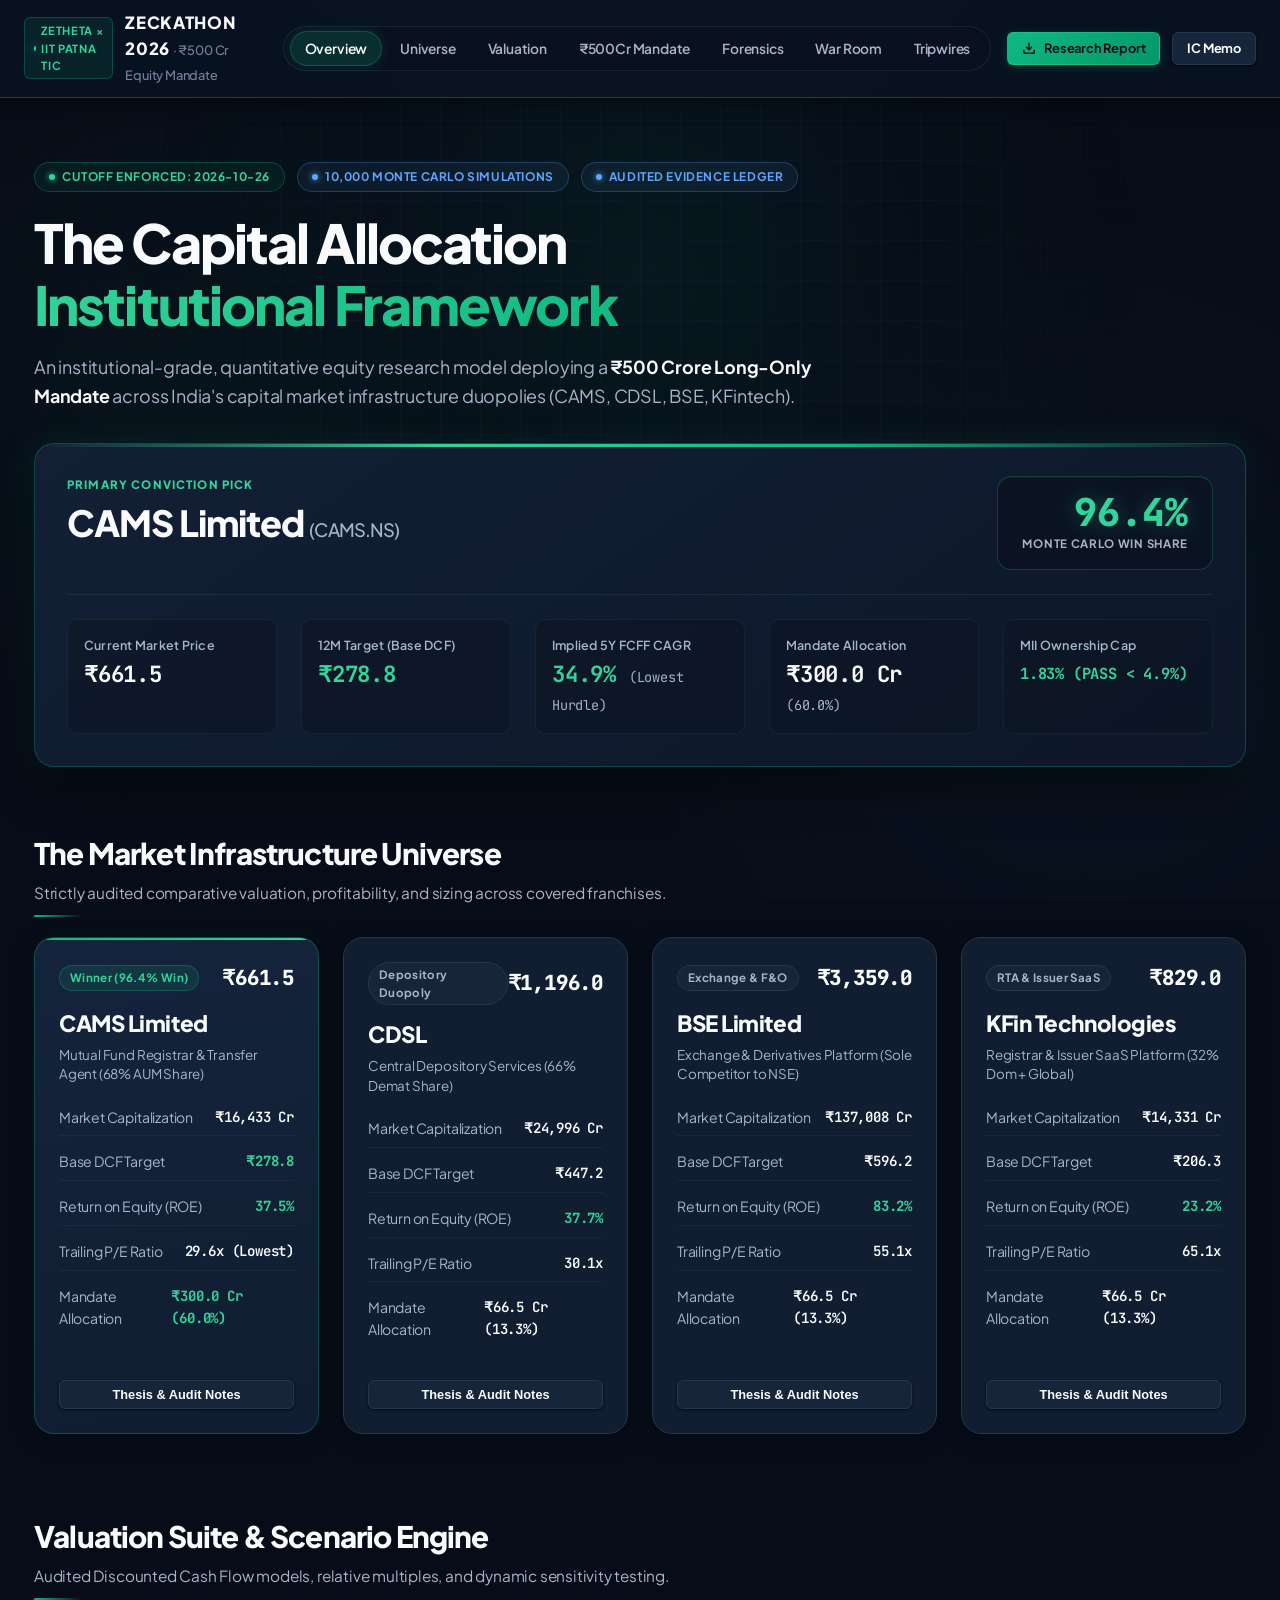
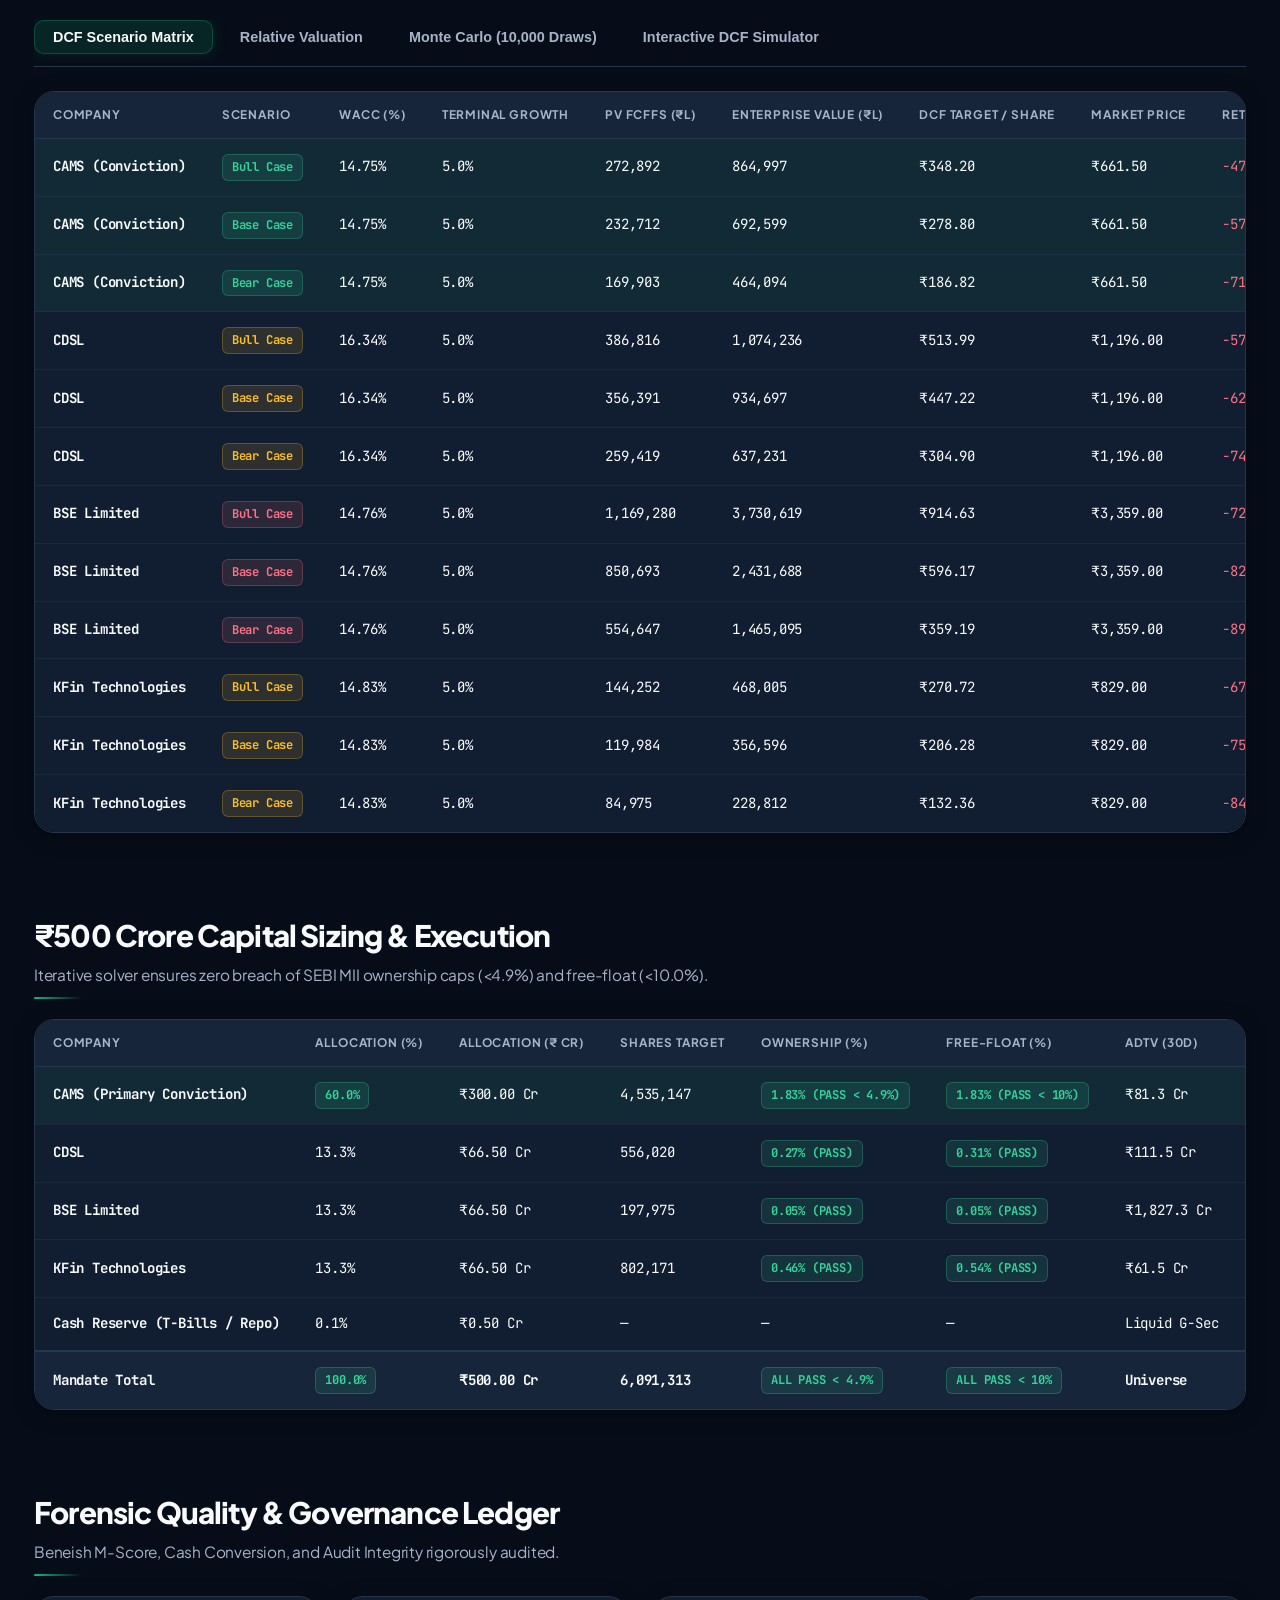
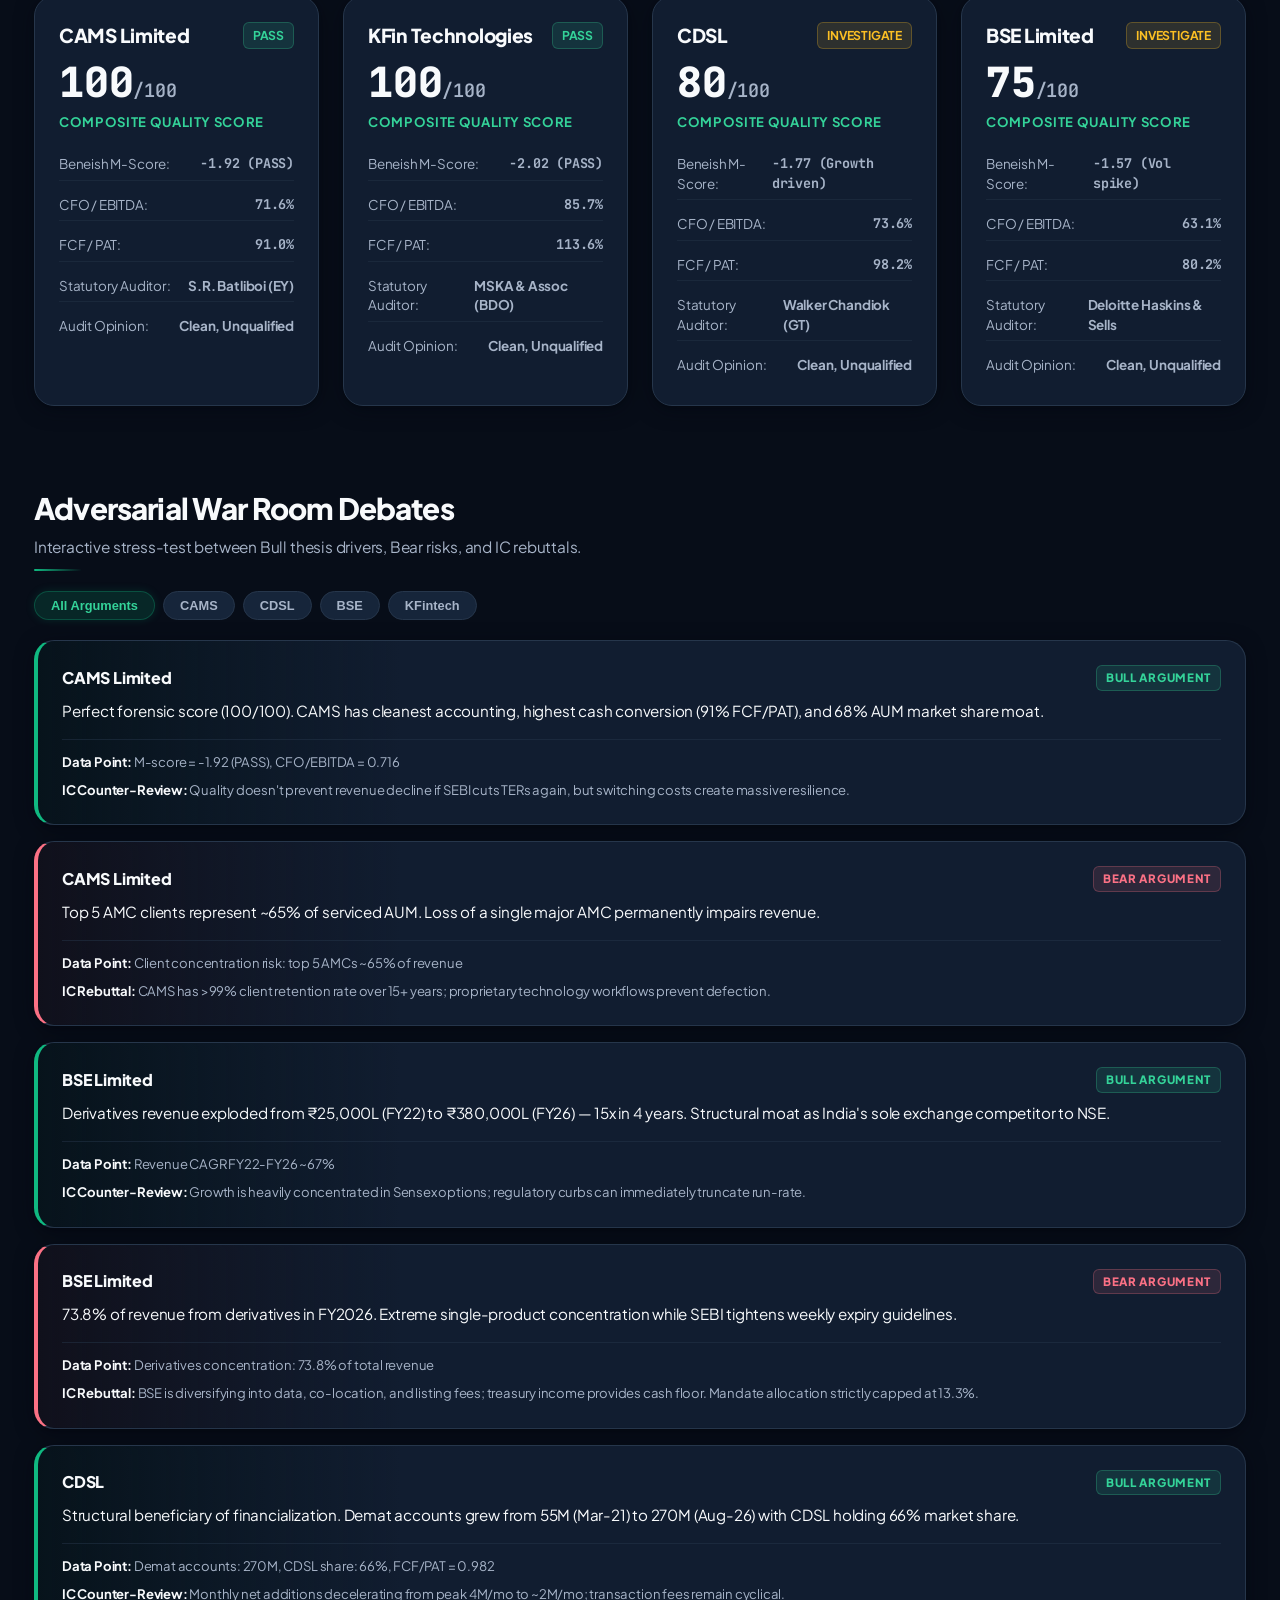
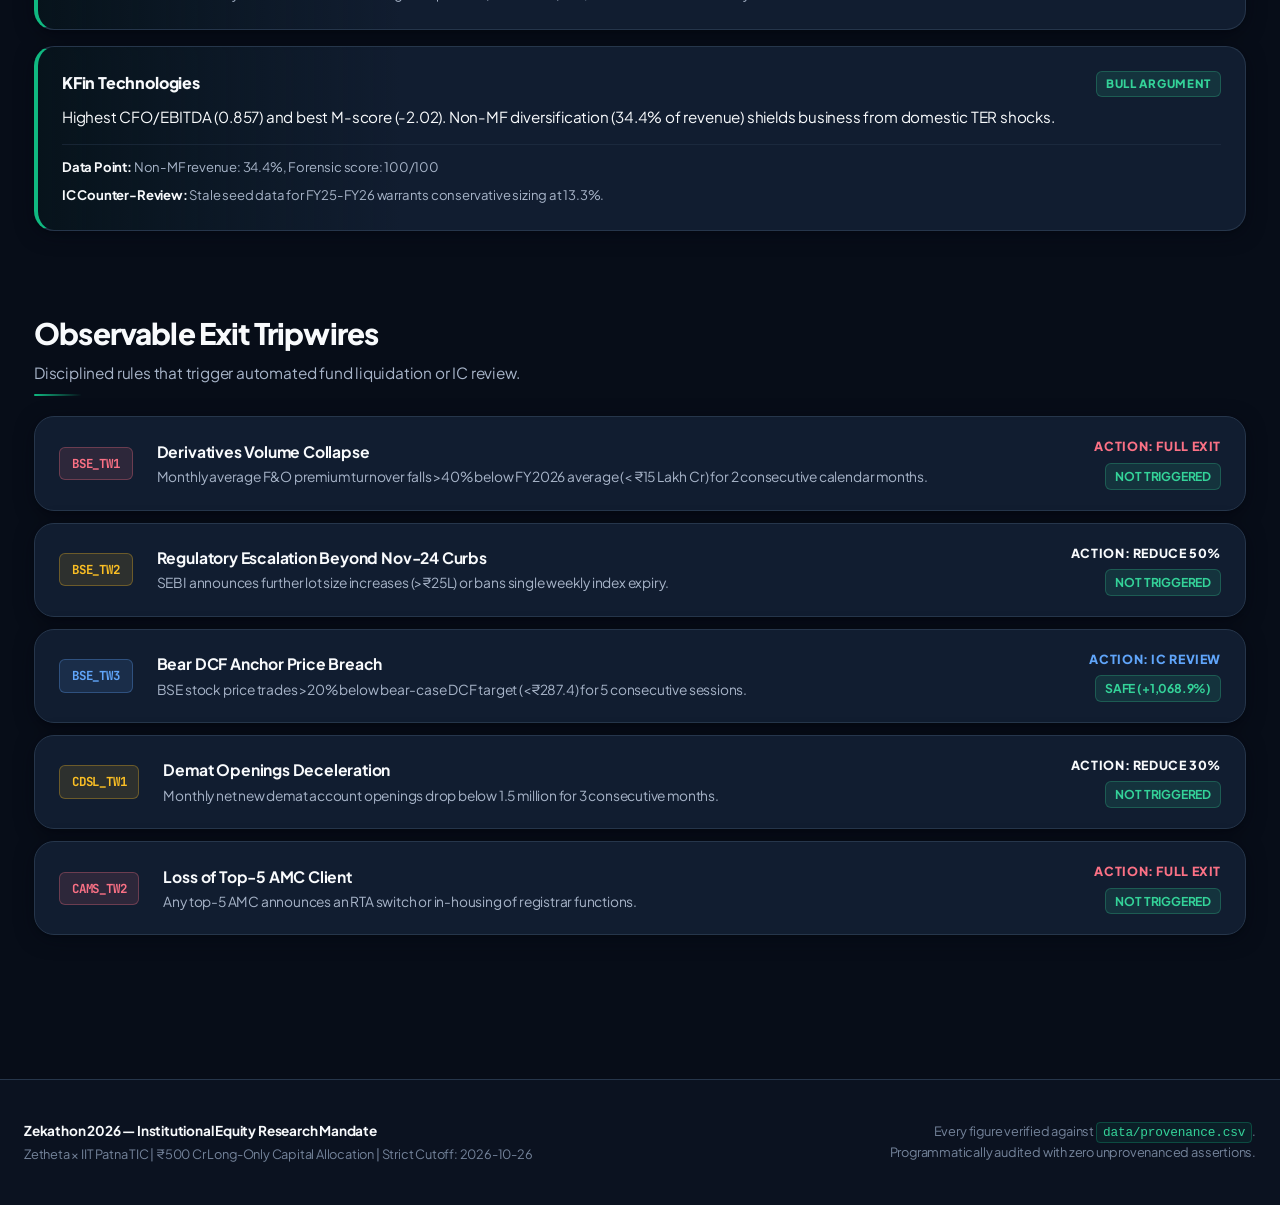
==== commit a001d9bb: "feat(ui): complete premium institutional fintech redesign with cursor lighting and motion QA" ====
--- a/app/index.html
+++ b/app/index.html
@@ -13,6 +13,8 @@
 <body>
   <!-- Ambient Dark Background Depth -->
   <div class="bg-ambient-layer"></div>
+  <div class="cursor-ambient-spotlight"></div>
+  <div class="bg-grid-overlay"></div>
 
   <!-- Sticky Institutional Navigation -->
   <header class="nav-wrapper">
@@ -34,6 +36,15 @@
         <a href="#forensics" class="nav-link">Forensics</a>
         <a href="#warroom" class="nav-link">War Room</a>
         <a href="#tripwires" class="nav-link">Tripwires</a>
+        <div class="mobile-actions-wrapper" style="display: none;">
+          <a href="Zeckathon_Final_Research_Report.pdf" target="_blank" rel="noopener noreferrer" class="btn btn-primary btn-sm" style="width: 100%; justify-content: center;">
+            <svg width="14" height="14" viewBox="0 0 24 24" fill="none" stroke="currentColor" stroke-width="2.5" aria-hidden="true"><path d="M21 15v4a2 2 0 0 1-2 2H5a2 2 0 0 1-2-2v-4"/><polyline points="7 10 12 15 17 10"/><line x1="12" y1="15" x2="12" y2="3"/></svg>
+            <span>Research Report</span>
+          </a>
+          <a href="ic_memo.pdf" target="_blank" rel="noopener noreferrer" class="btn btn-secondary btn-sm" style="width: 100%; justify-content: center;">
+            <span>IC Memo</span>
+          </a>
+        </div>
       </nav>
 
       <!-- Action Buttons & Mobile Hamburger -->
--- a/app/style.css
+++ b/app/style.css
@@ -2,33 +2,39 @@
   /* -------------------------------------------------------------
      EXACT DESIGN SYSTEM TOKENS — Midnight Navy + Emerald Green
   ------------------------------------------------------------- */
-  --bg-main: #0B1220;               /* Main page background */
-  --bg-nav: #0F1B2D;                /* Navigation / Sidebar background */
-  --bg-card: #142238;               /* Cards and elevated panels */
-  --bg-card-hover: #192A40;         /* Secondary elevated surfaces / hover */
-  --bg-surface-secondary: #192A40;  /* Secondary elevated surfaces */
-  --bg-input: #0B1220;              /* Dark input surfaces */
-
-  --primary-emerald: #10B981;       /* Primary emerald for actions & accents */
-  --primary-hover: #059669;         /* Primary button hover */
-  --accent-emerald: #34D399;        /* Active emerald accent */
-  --emerald-subtle: rgba(16, 185, 129, 0.12);
-  --emerald-border: rgba(16, 185, 129, 0.28);
-
-  --text-main: #F8FAFC;             /* Headings and primary text */
-  --text-secondary: #94A3B8;        /* Supporting text, labels, metadata */
-  --text-muted: #64748B;            /* Muted text, timestamps */
-  --border-divider: #263449;        /* Borders and separators */
-  --border-focus: #10B981;          /* Focus indicators */
-
-  --info-blue: #60A5FA;             /* Informational blue only */
-  --info-blue-subtle: rgba(96, 165, 250, 0.12);
-  --success: #34D399;               /* Success & positive financial gain */
-  --success-subtle: rgba(52, 211, 153, 0.12);
-  --warning: #FBBF24;               /* Warning indicator */
+  --bg-primary: #070D18;
+  --bg-secondary: #0B1220;
+  --bg-navigation: rgba(10, 19, 34, 0.88);
+  --surface-card: #111D30;
+  --surface-elevated: #16253A;
+  --surface-hover: #1B2D43;
+  --surface-active: #213550;
+  --surface-input: #0B1220;
+
+  --accent-primary: #10B981;
+  --accent-bright: #34D399;
+  --accent-hover: #059669;
+  --accent-muted: #0B3B31;
+  --accent-glow: rgba(16, 185, 129, 0.15);
+  --accent-glow-strong: rgba(52, 211, 153, 0.28);
+
+  --text-primary: #F8FAFC;
+  --text-secondary: #A7B4C8;
+  --text-muted: #74839A;
+
+  --border-subtle: #26364B;
+  --border-hover: #374A63;
+  --border-accent: rgba(16, 185, 129, 0.28);
+  --border-accent-bright: rgba(52, 211, 153, 0.6);
+
+  --positive: #34D399;
+  --positive-subtle: rgba(52, 211, 153, 0.12);
+  --negative: #FB7185;
+  --negative-subtle: rgba(251, 113, 133, 0.12);
+  --warning: #FBBF24;
   --warning-subtle: rgba(251, 191, 36, 0.12);
-  --error-loss: #F87171;            /* Error / financial loss */
-  --error-subtle: rgba(248, 113, 113, 0.12);
+  --information: #60A5FA;
+  --information-subtle: rgba(96, 165, 250, 0.12);
 
   /* Typography */
   --font-sans: 'Plus Jakarta Sans', -apple-system, BlinkMacSystemFont, 'Segoe UI', Roboto, sans-serif;
@@ -39,27 +45,36 @@
   --space-2: 8px;
   --space-3: 12px;
   --space-4: 16px;
+  --space-5: 20px;
   --space-6: 24px;
   --space-8: 32px;
+  --space-10: 40px;
   --space-12: 48px;
   --space-16: 64px;
-
-  /* Elevation & Radius */
+  --space-20: 80px;
+
+  /* Corner Radii */
+  --radius-xs: 4px;
   --radius-sm: 6px;
   --radius-md: 10px;
-  --radius-lg: 16px;
+  --radius-lg: 14px;
   --radius-xl: 20px;
   --radius-full: 9999px;
 
-  --shadow-sm: 0 1px 2px 0 rgba(0, 0, 0, 0.35);
-  --shadow-card: 0 4px 20px -2px rgba(3, 7, 18, 0.45);
-  --shadow-elevated: 0 10px 30px -4px rgba(3, 7, 18, 0.6);
+  /* Shadows */
+  --shadow-sm: 0 1px 3px rgba(0, 0, 0, 0.4), 0 1px 2px rgba(0, 0, 0, 0.3);
+  --shadow-card: 0 4px 20px -2px rgba(3, 7, 18, 0.55), 0 2px 6px -1px rgba(0, 0, 0, 0.3);
+  --shadow-elevated: 0 12px 36px -4px rgba(2, 6, 17, 0.75), 0 4px 12px rgba(0, 0, 0, 0.4);
   --shadow-emerald-sm: 0 2px 10px rgba(16, 185, 129, 0.25);
-  --shadow-emerald-lg: 0 8px 24px rgba(16, 185, 129, 0.3);
-}
-
-/* -------------------------------------------------------------
-   RESET & BASE STYLING
+  --shadow-emerald-lg: 0 8px 25px rgba(16, 185, 129, 0.35);
+
+  /* Mouse Glow Coordinates (Updated by JS, falls back gracefully) */
+  --mouse-x: 50vw;
+  --mouse-y: 30vh;
+}
+
+/* -------------------------------------------------------------
+   RESET & FOUNDATIONS
 ------------------------------------------------------------- */
 *, *::before, *::after {
   box-sizing: border-box;
@@ -70,35 +85,76 @@
 html {
   scroll-behavior: smooth;
   font-size: 16px;
+  color-scheme: dark;
 }
 
 body {
-  background-color: var(--bg-main);
-  color: var(--text-main);
+  background-color: var(--bg-primary);
+  color: var(--text-primary);
   font-family: var(--font-sans);
-  line-height: 1.5;
-  letter-spacing: -0.01em;
+  line-height: 1.55;
+  letter-spacing: -0.012em;
   overflow-x: hidden;
   -webkit-font-smoothing: antialiased;
   -moz-osx-font-smoothing: grayscale;
-}
-
-/* Subtle background illumination without distracting neon blobs */
+  min-height: 100vh;
+  position: relative;
+}
+
+/* -------------------------------------------------------------
+   CURSOR-FOLLOWING AMBIENT BACKGROUND & MESH GRID
+------------------------------------------------------------- */
+/* Fixed background ambient lighting */
 .bg-ambient-layer {
   position: fixed;
-  top: 0;
-  left: 0;
+  inset: 0;
   width: 100vw;
   height: 100vh;
   z-index: -2;
-  background: 
-    radial-gradient(ellipse 80% 50% at 50% -20%, rgba(16, 185, 129, 0.07) 0%, transparent 60%),
-    radial-gradient(ellipse 60% 40% at 90% 80%, rgba(96, 165, 250, 0.03) 0%, transparent 50%),
-    radial-gradient(ellipse 50% 50% at 10% 40%, rgba(16, 185, 129, 0.03) 0%, transparent 60%);
   pointer-events: none;
-}
-
-/* Financial Tabular Numerals */
+  background:
+    radial-gradient(ellipse 90% 60% at 50% -25%, rgba(16, 185, 129, 0.08) 0%, transparent 65%),
+    radial-gradient(circle 800px at 85% 75%, rgba(96, 165, 250, 0.035) 0%, transparent 60%),
+    radial-gradient(circle 600px at 15% 45%, rgba(16, 185, 129, 0.04) 0%, transparent 60%),
+    #070D18;
+}
+
+/* Dynamic Cursor Spotlight Effect */
+.cursor-ambient-spotlight {
+  position: fixed;
+  inset: 0;
+  width: 100vw;
+  height: 100vh;
+  z-index: -1;
+  pointer-events: none;
+  background: radial-gradient(
+    650px circle at var(--mouse-x, 50vw) var(--mouse-y, 30vh),
+    rgba(16, 185, 129, 0.065),
+    rgba(16, 185, 129, 0.02) 40%,
+    transparent 80%
+  );
+  opacity: 1;
+  transition: opacity 0.5s ease;
+  will-change: background;
+}
+
+/* Subtle Institutional Grid Pattern */
+.bg-grid-overlay {
+  position: fixed;
+  inset: 0;
+  width: 100vw;
+  height: 100vh;
+  z-index: -1;
+  pointer-events: none;
+  background-size: 40px 40px;
+  background-image: 
+    linear-gradient(to right, rgba(38, 54, 75, 0.12) 1px, transparent 1px),
+    linear-gradient(to bottom, rgba(38, 54, 75, 0.12) 1px, transparent 1px);
+  mask-image: radial-gradient(circle at 50% 30%, black 30%, transparent 85%);
+  -webkit-mask-image: radial-gradient(circle at 50% 30%, black 30%, transparent 85%);
+}
+
+/* Financial Tabular Numerals & Monospace */
 .font-mono, td, .card-price, .m-value, .stat-number, .box-score, .modal-mono {
   font-family: var(--font-mono);
   font-feature-settings: 'tnum' 1, 'zero' 1;
@@ -108,57 +164,93 @@
    CONTAINER & LAYOUT
 ------------------------------------------------------------- */
 .content-container {
-  max-width: 1240px;
+  max-width: 1260px;
   margin: 0 auto;
-  padding: var(--space-8) var(--space-6);
+  padding: var(--space-8) var(--space-6) var(--space-16);
 }
 
 .section-block {
-  margin-bottom: var(--space-16);
+  margin-bottom: var(--space-20);
   scroll-margin-top: 100px;
+  position: relative;
 }
 
 .section-header {
-  margin-bottom: var(--space-6);
+  margin-bottom: var(--space-8);
   display: flex;
   justify-content: space-between;
   align-items: flex-end;
   flex-wrap: wrap;
   gap: var(--space-4);
+  position: relative;
+}
+
+.section-header::after {
+  content: '';
+  position: absolute;
+  bottom: -12px;
+  left: 0;
+  width: 48px;
+  height: 2px;
+  background: linear-gradient(90deg, var(--accent-primary), transparent);
+  border-radius: var(--radius-full);
 }
 
 .section-title {
-  font-size: 1.75rem;
+  font-size: 1.85rem;
   font-weight: 800;
-  letter-spacing: -0.025em;
-  color: var(--text-main);
+  letter-spacing: -0.028em;
+  color: var(--text-primary);
   margin-bottom: var(--space-1);
 }
 
 .section-desc {
-  font-size: 0.95rem;
-  color: var(--text-secondary);
-  max-width: 760px;
-}
-
-/* -------------------------------------------------------------
-   CARDS & PANELS
-------------------------------------------------------------- */
-.card-panel {
-  background-color: var(--bg-card);
-  border: 1px solid var(--border-divider);
-  border-radius: var(--radius-lg);
+  font-size: 0.96rem;
+  color: var(--text-secondary);
+  max-width: 780px;
+  line-height: 1.55;
+}
+
+/* -------------------------------------------------------------
+   INTERACTIVE CARDS & PANELS WITH CURSOR-LIGHTING
+------------------------------------------------------------- */
+.interactive-panel {
+  position: relative;
+  background-color: var(--surface-card);
+  border: 1px solid var(--border-subtle);
+  border-radius: var(--radius-xl);
   box-shadow: var(--shadow-card);
-  padding: var(--space-6);
-  position: relative;
-  transition: transform 0.25s cubic-bezier(0.16, 1, 0.3, 1), 
-              border-color 0.25s ease, 
-              box-shadow 0.25s ease;
-}
-
-.card-panel:hover {
-  border-color: rgba(16, 185, 129, 0.35);
-  box-shadow: var(--shadow-elevated);
+  overflow: hidden;
+  transition: transform 0.28s cubic-bezier(0.16, 1, 0.3, 1), 
+              border-color 0.28s ease, 
+              box-shadow 0.28s ease;
+}
+
+/* Mouse spotlight glow layer on cards */
+.interactive-panel::before {
+  content: '';
+  position: absolute;
+  inset: -1px;
+  border-radius: inherit;
+  background: radial-gradient(
+    380px circle at var(--card-x, 50%) var(--card-y, 50%),
+    rgba(52, 211, 153, 0.14),
+    transparent 65%
+  );
+  opacity: 0;
+  transition: opacity 0.35s ease;
+  pointer-events: none;
+  z-index: 1;
+}
+
+.interactive-panel:hover::before {
+  opacity: 1;
+}
+
+.interactive-panel:hover {
+  transform: translateY(-3px);
+  border-color: rgba(52, 211, 153, 0.35);
+  box-shadow: var(--shadow-elevated), 0 0 20px rgba(16, 185, 129, 0.1);
 }
 
 /* -------------------------------------------------------------
@@ -168,16 +260,17 @@
   position: sticky;
   top: 0;
   z-index: 1000;
-  background-color: rgba(15, 27, 45, 0.92);
-  backdrop-filter: blur(16px);
-  -webkit-backdrop-filter: blur(16px);
-  border-bottom: 1px solid var(--border-divider);
-  padding: var(--space-3) var(--space-6);
-  box-shadow: var(--shadow-sm);
+  background-color: var(--bg-navigation);
+  backdrop-filter: blur(20px);
+  -webkit-backdrop-filter: blur(20px);
+  border-bottom: 1px solid var(--border-subtle);
+  padding: 10px var(--space-6);
+  box-shadow: 0 4px 20px rgba(0, 0, 0, 0.45);
+  transition: background-color 0.3s ease, border-color 0.3s ease, padding 0.3s ease;
 }
 
 .nav-container {
-  max-width: 1240px;
+  max-width: 1260px;
   margin: 0 auto;
   display: flex;
   align-items: center;
@@ -190,135 +283,203 @@
   align-items: center;
   gap: var(--space-3);
   text-decoration: none;
+  transition: opacity 0.2s ease;
+}
+
+.nav-brand:hover {
+  opacity: 0.92;
 }
 
 .brand-badge {
-  background-color: var(--emerald-subtle);
-  color: var(--primary-emerald);
-  border: 1px solid var(--emerald-border);
-  font-size: 0.72rem;
-  font-weight: 700;
-  padding: 3px 8px;
+  background-color: rgba(16, 185, 129, 0.1);
+  color: var(--accent-bright);
+  border: 1px solid var(--border-accent);
+  font-size: 0.7rem;
+  font-weight: 700;
+  padding: 4px 9px;
   border-radius: var(--radius-sm);
-  letter-spacing: 0.05em;
+  letter-spacing: 0.06em;
+  text-transform: uppercase;
+  display: inline-flex;
+  align-items: center;
+  gap: 5px;
+}
+
+.brand-badge::before {
+  content: '';
+  width: 5px;
+  height: 5px;
+  border-radius: 50%;
+  background-color: var(--accent-bright);
+  box-shadow: 0 0 8px var(--accent-bright);
 }
 
 .brand-name {
-  color: var(--text-main);
+  color: var(--text-primary);
   font-weight: 800;
-  font-size: 1rem;
+  font-size: 1.05rem;
   letter-spacing: 0.04em;
 }
 
 .brand-mandate {
   color: var(--text-muted);
-  font-size: 0.78rem;
+  font-size: 0.8rem;
   font-weight: 500;
 }
 
+/* Nav Links Navigation */
 .nav-links {
   display: flex;
   align-items: center;
-  gap: var(--space-1);
+  gap: 4px;
+  background-color: rgba(11, 18, 32, 0.6);
+  padding: 4px 6px;
+  border-radius: var(--radius-full);
+  border: 1px solid rgba(38, 54, 75, 0.5);
 }
 
 .nav-link {
   color: var(--text-secondary);
   text-decoration: none;
-  font-size: 0.88rem;
+  font-size: 0.86rem;
   font-weight: 600;
-  padding: var(--space-2) var(--space-3);
-  border-radius: var(--radius-md);
-  transition: all 0.2s ease;
+  padding: 6px 14px;
+  border-radius: var(--radius-full);
+  transition: color 0.2s ease, background-color 0.2s ease, transform 0.15s ease;
+  position: relative;
+  white-space: nowrap;
 }
 
 .nav-link:hover {
-  color: var(--text-main);
-  background-color: var(--bg-surface-secondary);
+  color: var(--text-primary);
+  background-color: var(--surface-hover);
 }
 
 .nav-link.active {
-  color: var(--primary-emerald);
-  background-color: var(--emerald-subtle);
-  border: 1px solid var(--emerald-border);
+  color: var(--text-primary);
+  background-color: rgba(16, 185, 129, 0.18);
+  border: 1px solid var(--border-accent);
+  box-shadow: 0 0 12px rgba(16, 185, 129, 0.2);
 }
 
 .nav-actions {
   display: flex;
   align-items: center;
-  gap: var(--space-2);
+  gap: var(--space-3);
 }
 
 /* Mobile Hamburger Button */
 .mobile-nav-toggle {
   display: none;
-  background: var(--bg-surface-secondary);
-  border: 1px solid var(--border-divider);
-  color: var(--text-main);
-  padding: 8px 12px;
+  background: var(--surface-elevated);
+  border: 1px solid var(--border-subtle);
+  color: var(--text-primary);
+  padding: 8px 14px;
   border-radius: var(--radius-md);
-  font-size: 0.9rem;
+  font-size: 0.88rem;
+  font-weight: 600;
   cursor: pointer;
-}
-
-/* -------------------------------------------------------------
-   BUTTONS & CONTROLS
+  align-items: center;
+  gap: 6px;
+  transition: all 0.2s ease;
+}
+
+.mobile-nav-toggle:hover {
+  background: var(--surface-hover);
+  border-color: var(--border-hover);
+}
+
+/* -------------------------------------------------------------
+   BUTTONS & CONTROLS (INSTITUTIONAL GRADE)
 ------------------------------------------------------------- */
 .btn {
   display: inline-flex;
   align-items: center;
   justify-content: center;
   gap: var(--space-2);
-  padding: 8px 16px;
+  padding: 9px 18px;
   font-size: 0.86rem;
-  font-weight: 600;
+  font-weight: 700;
   border-radius: var(--radius-md);
   cursor: pointer;
   text-decoration: none;
-  transition: all 0.2s ease;
+  transition: all 0.2s cubic-bezier(0.16, 1, 0.3, 1);
   border: 1px solid transparent;
   outline: none;
   white-space: nowrap;
+  position: relative;
+  overflow: hidden;
+  user-select: none;
 }
 
 .btn:focus-visible {
-  box-shadow: 0 0 0 2px var(--bg-main), 0 0 0 4px var(--border-focus);
-}
-
+  box-shadow: 0 0 0 2px var(--bg-primary), 0 0 0 4px var(--accent-bright);
+}
+
+/* Primary Button (Research Report) */
 .btn-primary {
-  background-color: var(--primary-emerald);
-  color: #0B1220;
+  background: linear-gradient(135deg, var(--accent-primary) 0%, var(--accent-hover) 100%);
+  color: #04101A;
   font-weight: 700;
   box-shadow: var(--shadow-emerald-sm);
+  border-color: rgba(52, 211, 153, 0.4);
+}
+
+.btn-primary::after {
+  content: '';
+  position: absolute;
+  top: 0;
+  left: -100%;
+  width: 60%;
+  height: 100%;
+  background: linear-gradient(90deg, transparent, rgba(255, 255, 255, 0.25), transparent);
+  transform: skewX(-20deg);
+  transition: left 0.6s ease;
+  pointer-events: none;
 }
 
 .btn-primary:hover {
-  background-color: var(--primary-hover);
+  background: linear-gradient(135deg, var(--accent-bright) 0%, var(--accent-primary) 100%);
   box-shadow: var(--shadow-emerald-lg);
+  transform: translateY(-1px);
+}
+
+.btn-primary:hover::after {
+  left: 140%;
 }
 
 .btn-primary:active {
   transform: translateY(1px);
-}
-
+  box-shadow: 0 2px 6px rgba(16, 185, 129, 0.3);
+}
+
+/* Secondary Button (IC Memo) */
 .btn-secondary {
-  background-color: var(--bg-surface-secondary);
-  color: var(--text-main);
-  border-color: var(--border-divider);
+  background-color: var(--surface-elevated);
+  color: var(--text-primary);
+  border-color: var(--border-subtle);
+  box-shadow: var(--shadow-sm);
 }
 
 .btn-secondary:hover {
-  background-color: #203550;
-  border-color: rgba(148, 163, 184, 0.3);
+  background-color: var(--surface-hover);
+  border-color: rgba(52, 211, 153, 0.3);
+  color: #FFFFFF;
+  transform: translateY(-1px);
+}
+
+.btn-secondary:active {
+  transform: translateY(1px);
 }
 
 .btn-sm {
-  padding: 5px 12px;
-  font-size: 0.78rem;
+  padding: 6px 14px;
+  font-size: 0.8rem;
+  border-radius: var(--radius-sm);
 }
 
 .btn:disabled {
-  opacity: 0.5;
+  opacity: 0.45;
   cursor: not-allowed;
   pointer-events: none;
 }
@@ -327,79 +488,94 @@
    HERO / EXECUTIVE SUMMARY SECTION
 ------------------------------------------------------------- */
 .hero-section {
-  padding-top: var(--space-6);
-  margin-bottom: var(--space-12);
+  padding-top: var(--space-8);
+  margin-bottom: var(--space-16);
+  position: relative;
 }
 
 .hero-meta-bar {
   display: flex;
   align-items: center;
   gap: var(--space-3);
-  margin-bottom: var(--space-4);
+  margin-bottom: var(--space-5);
   flex-wrap: wrap;
 }
 
 .badge-tag {
   display: inline-flex;
   align-items: center;
-  gap: var(--space-2);
-  padding: 4px 12px;
+  gap: 7px;
+  padding: 5px 14px;
   border-radius: var(--radius-full);
-  font-size: 0.76rem;
-  font-weight: 700;
-  letter-spacing: 0.04em;
-  background-color: var(--emerald-subtle);
-  color: var(--primary-emerald);
-  border: 1px solid var(--emerald-border);
+  font-size: 0.74rem;
+  font-weight: 700;
+  letter-spacing: 0.05em;
+  background-color: rgba(16, 185, 129, 0.08);
+  color: var(--accent-bright);
+  border: 1px solid var(--border-accent);
+  backdrop-filter: blur(8px);
 }
 
 .badge-indicator {
   width: 6px;
   height: 6px;
   border-radius: 50%;
-  background-color: var(--primary-emerald);
+  background-color: var(--accent-bright);
+  box-shadow: 0 0 6px var(--accent-bright);
 }
 
 .badge-tag.info {
-  background-color: var(--info-blue-subtle);
-  color: var(--info-blue);
-  border-color: rgba(96, 165, 250, 0.28);
+  background-color: rgba(96, 165, 250, 0.08);
+  color: var(--information);
+  border-color: rgba(96, 165, 250, 0.25);
 }
 
 .badge-tag.info .badge-indicator {
-  background-color: var(--info-blue);
+  background-color: var(--information);
+  box-shadow: 0 0 6px var(--information);
 }
 
 .hero-title {
-  font-size: clamp(2rem, 4vw, 3.25rem);
+  font-size: clamp(2.1rem, 4.2vw, 3.4rem);
   font-weight: 800;
-  letter-spacing: -0.03em;
+  letter-spacing: -0.035em;
   line-height: 1.15;
-  color: var(--text-main);
-  margin-bottom: var(--space-3);
+  color: var(--text-primary);
+  margin-bottom: var(--space-4);
+  max-width: 900px;
 }
 
 .hero-title .highlight-emerald {
-  color: var(--accent-emerald);
+  color: var(--accent-bright);
+  background: linear-gradient(135deg, #34D399 0%, #10B981 100%);
+  -webkit-background-clip: text;
+  -webkit-text-fill-color: transparent;
+  display: inline-block;
 }
 
 .hero-subtitle {
-  font-size: 1.1rem;
+  font-size: 1.12rem;
   color: var(--text-secondary);
   max-width: 820px;
-  line-height: 1.6;
+  line-height: 1.65;
   margin-bottom: var(--space-8);
 }
 
-/* Hero Conviction Card */
+.hero-subtitle strong {
+  color: var(--text-primary);
+  font-weight: 700;
+}
+
+/* Primary Conviction Hero Bento Box */
 .hero-conviction-card {
-  background-color: var(--bg-card);
-  border: 1px solid var(--emerald-border);
+  position: relative;
+  background: linear-gradient(145deg, #121F35 0%, #0D1728 100%);
+  border: 1px solid var(--border-accent);
   border-radius: var(--radius-xl);
   padding: var(--space-8);
-  box-shadow: 0 10px 35px -5px rgba(0, 0, 0, 0.65), 0 0 25px rgba(16, 185, 129, 0.12);
-  position: relative;
+  box-shadow: 0 20px 50px -10px rgba(0, 0, 0, 0.75), 0 0 35px rgba(16, 185, 129, 0.12);
   overflow: hidden;
+  transition: transform 0.3s ease, box-shadow 0.3s ease, border-color 0.3s ease;
 }
 
 .hero-conviction-card::before {
@@ -409,7 +585,13 @@
   left: 0;
   right: 0;
   height: 3px;
-  background: linear-gradient(90deg, var(--primary-emerald), var(--accent-emerald), transparent);
+  background: linear-gradient(90deg, transparent, var(--accent-bright), var(--accent-primary), transparent);
+}
+
+.hero-conviction-card:hover {
+  transform: translateY(-2px);
+  border-color: rgba(52, 211, 153, 0.45);
+  box-shadow: 0 25px 60px -10px rgba(0, 0, 0, 0.8), 0 0 45px rgba(16, 185, 129, 0.18);
 }
 
 .verdict-header {
@@ -417,83 +599,100 @@
   justify-content: space-between;
   align-items: flex-start;
   padding-bottom: var(--space-6);
-  border-bottom: 1px solid var(--border-divider);
+  border-bottom: 1px solid rgba(38, 54, 75, 0.6);
   margin-bottom: var(--space-6);
   flex-wrap: wrap;
   gap: var(--space-4);
 }
 
 .verdict-tag {
-  font-size: 0.75rem;
+  font-size: 0.72rem;
   font-weight: 800;
-  letter-spacing: 0.08em;
-  color: var(--accent-emerald);
+  letter-spacing: 0.1em;
+  color: var(--accent-bright);
   text-transform: uppercase;
-  margin-bottom: var(--space-1);
+  margin-bottom: var(--space-2);
+  display: flex;
+  align-items: center;
+  gap: 6px;
 }
 
 .verdict-company {
-  font-size: 2.1rem;
+  font-size: 2.25rem;
   font-weight: 800;
-  color: var(--text-main);
-  letter-spacing: -0.02em;
+  color: var(--text-primary);
+  letter-spacing: -0.025em;
+  line-height: 1.15;
 }
 
 .verdict-ticker {
-  font-size: 1.1rem;
+  font-size: 1.15rem;
   font-weight: 500;
   color: var(--text-secondary);
 }
 
 .verdict-stat-pill {
-  background-color: var(--bg-surface-secondary);
-  border: 1px solid var(--emerald-border);
-  padding: var(--space-3) var(--space-6);
+  background: rgba(11, 18, 32, 0.7);
+  border: 1px solid var(--border-accent);
+  padding: var(--space-4) var(--space-6);
   border-radius: var(--radius-lg);
   text-align: right;
+  backdrop-filter: blur(10px);
+  box-shadow: inset 0 1px 1px rgba(255, 255, 255, 0.05);
 }
 
 .verdict-stat-pill .stat-number {
-  font-size: 2.1rem;
+  font-size: 2.4rem;
   font-weight: 800;
-  color: var(--accent-emerald);
-  line-height: 1.1;
+  color: var(--accent-bright);
+  line-height: 1.05;
+  text-shadow: 0 0 20px rgba(52, 211, 153, 0.3);
 }
 
 .verdict-stat-pill .stat-label {
   font-size: 0.72rem;
   color: var(--text-secondary);
-  font-weight: 600;
+  font-weight: 700;
   text-transform: uppercase;
-  letter-spacing: 0.05em;
+  letter-spacing: 0.06em;
+  margin-top: 2px;
 }
 
 .verdict-grid {
   display: grid;
-  grid-template-columns: repeat(auto-fit, minmax(180px, 1fr));
+  grid-template-columns: repeat(auto-fit, minmax(190px, 1fr));
   gap: var(--space-6);
+}
+
+.verdict-metric {
+  background: rgba(11, 18, 32, 0.4);
+  padding: var(--space-4);
+  border-radius: var(--radius-md);
+  border: 1px solid rgba(38, 54, 75, 0.4);
 }
 
 .verdict-metric .m-label {
   display: block;
   font-size: 0.78rem;
   color: var(--text-secondary);
-  margin-bottom: var(--space-1);
-  font-weight: 500;
+  margin-bottom: 6px;
+  font-weight: 600;
+  letter-spacing: 0.02em;
 }
 
 .verdict-metric .m-value {
-  font-size: 1.35rem;
-  font-weight: 700;
-  color: var(--text-main);
+  font-size: 1.4rem;
+  font-weight: 700;
+  color: var(--text-primary);
+  line-height: 1.2;
 }
 
 .verdict-metric .m-value.text-emerald {
-  color: var(--accent-emerald);
-}
-
-.verdict-metric .m-value.text-subtle {
-  font-size: 0.88rem;
+  color: var(--accent-bright);
+}
+
+.verdict-metric .m-value .text-subtle {
+  font-size: 0.85rem;
   color: var(--text-secondary);
   font-weight: 400;
 }
@@ -501,9 +700,9 @@
 .verdict-metric .status-tag-pass {
   display: inline-flex;
   align-items: center;
-  gap: 4px;
-  color: var(--accent-emerald);
-  font-size: 0.95rem;
+  gap: 5px;
+  color: var(--accent-bright);
+  font-size: 0.96rem;
   font-weight: 700;
 }
 
@@ -512,30 +711,45 @@
 ------------------------------------------------------------- */
 .cards-grid {
   display: grid;
-  grid-template-columns: repeat(auto-fit, minmax(270px, 1fr));
+  grid-template-columns: repeat(auto-fit, minmax(280px, 1fr));
   gap: var(--space-6);
 }
 
 .company-card {
-  background-color: var(--bg-card);
-  border: 1px solid var(--border-divider);
-  border-radius: var(--radius-lg);
+  background-color: var(--surface-card);
+  border: 1px solid var(--border-subtle);
+  border-radius: var(--radius-xl);
   padding: var(--space-6);
   display: flex;
   flex-direction: column;
   box-shadow: var(--shadow-card);
-  transition: transform 0.25s ease, border-color 0.25s ease, box-shadow 0.25s ease;
+  position: relative;
+  transition: transform 0.28s cubic-bezier(0.16, 1, 0.3, 1), 
+              border-color 0.28s ease, 
+              box-shadow 0.28s ease;
+  overflow: hidden;
 }
 
 .company-card:hover {
   transform: translateY(-4px);
-  border-color: rgba(16, 185, 129, 0.4);
-  box-shadow: var(--shadow-elevated);
+  border-color: rgba(52, 211, 153, 0.35);
+  box-shadow: var(--shadow-elevated), 0 0 25px rgba(16, 185, 129, 0.08);
 }
 
 .company-card.featured-winner {
-  border-color: var(--emerald-border);
-  background-color: #15253e;
+  border-color: var(--border-accent);
+  background: linear-gradient(170deg, #14243C 0%, #101D31 100%);
+  box-shadow: var(--shadow-card), 0 0 20px rgba(16, 185, 129, 0.07);
+}
+
+.company-card.featured-winner::before {
+  content: '';
+  position: absolute;
+  top: 0;
+  left: 0;
+  right: 0;
+  height: 2px;
+  background: linear-gradient(90deg, var(--accent-primary), var(--accent-bright));
 }
 
 .card-top {
@@ -550,35 +764,38 @@
   font-weight: 700;
   padding: 3px 10px;
   border-radius: var(--radius-full);
-  background-color: var(--bg-surface-secondary);
-  color: var(--text-secondary);
-  border: 1px solid var(--border-divider);
+  background-color: var(--surface-elevated);
+  color: var(--text-secondary);
+  border: 1px solid var(--border-subtle);
+  letter-spacing: 0.03em;
 }
 
 .card-badge.winner {
-  background-color: var(--emerald-subtle);
-  color: var(--accent-emerald);
-  border-color: var(--emerald-border);
+  background-color: rgba(16, 185, 129, 0.12);
+  color: var(--accent-bright);
+  border-color: var(--border-accent);
 }
 
 .card-price {
-  font-size: 1.25rem;
+  font-size: 1.3rem;
   font-weight: 800;
-  color: var(--text-main);
+  color: var(--text-primary);
 }
 
 .co-name {
-  font-size: 1.35rem;
+  font-size: 1.4rem;
   font-weight: 800;
-  color: var(--text-main);
+  color: var(--text-primary);
   margin-bottom: var(--space-1);
+  letter-spacing: -0.02em;
 }
 
 .co-role {
-  font-size: 0.82rem;
+  font-size: 0.84rem;
   color: var(--text-secondary);
   margin-bottom: var(--space-4);
-  min-height: 2.2em;
+  min-height: 2.3em;
+  line-height: 1.45;
 }
 
 .company-card .metric-list {
@@ -593,9 +810,9 @@
   display: flex;
   justify-content: space-between;
   align-items: center;
-  padding: 6px 0;
-  border-bottom: 1px solid rgba(38, 52, 73, 0.6);
-  font-size: 0.86rem;
+  padding: 7px 0;
+  border-bottom: 1px solid rgba(38, 54, 75, 0.45);
+  font-size: 0.88rem;
 }
 
 .metric-row:last-child {
@@ -607,16 +824,18 @@
 }
 
 .metric-row strong {
-  color: var(--text-main);
+  color: var(--text-primary);
+  font-weight: 600;
 }
 
 .metric-row strong.text-emerald {
-  color: var(--accent-emerald);
+  color: var(--accent-bright);
+  font-weight: 700;
 }
 
 .card-footer-action {
   margin-top: auto;
-  pt: var(--space-2);
+  padding-top: var(--space-2);
 }
 
 /* -------------------------------------------------------------
@@ -626,52 +845,72 @@
   display: flex;
   align-items: center;
   gap: var(--space-2);
-  border-bottom: 1px solid var(--border-divider);
+  border-bottom: 1px solid var(--border-subtle);
   margin-bottom: var(--space-6);
   overflow-x: auto;
-  padding-bottom: var(--space-2);
+  padding-bottom: var(--space-3);
+  scrollbar-width: thin;
 }
 
 .tab-btn {
   background: transparent;
-  border: none;
+  border: 1px solid transparent;
   color: var(--text-secondary);
   font-size: 0.9rem;
   font-weight: 600;
-  padding: 8px 16px;
+  padding: 8px 18px;
   border-radius: var(--radius-md);
   cursor: pointer;
   transition: all 0.2s ease;
   white-space: nowrap;
+  outline: none;
 }
 
 .tab-btn:hover {
-  color: var(--text-main);
-  background-color: var(--bg-surface-secondary);
+  color: var(--text-primary);
+  background-color: var(--surface-elevated);
 }
 
 .tab-btn.active {
-  color: var(--primary-emerald);
-  background-color: var(--emerald-subtle);
-  border: 1px solid var(--emerald-border);
+  color: var(--text-primary);
+  background-color: rgba(16, 185, 129, 0.14);
+  border-color: var(--border-accent);
+  box-shadow: 0 0 15px rgba(16, 185, 129, 0.15);
+}
+
+.tab-btn:focus-visible {
+  box-shadow: 0 0 0 2px var(--bg-primary), 0 0 0 4px var(--accent-bright);
 }
 
 .tab-pane {
   display: none;
+  animation: fadeInPane 0.3s ease forwards;
 }
 
 .tab-pane.active {
   display: block;
 }
 
-/* -------------------------------------------------------------
-   DATA TABLES (Valuation, Sizing, Forensics)
+@keyframes fadeInPane {
+  from {
+    opacity: 0;
+    transform: translateY(6px);
+  }
+  to {
+    opacity: 1;
+    transform: translateY(0);
+  }
+}
+
+/* -------------------------------------------------------------
+   DATA TABLES (VALUATION, SIZING, FORENSICS)
 ------------------------------------------------------------- */
 .table-responsive-container {
   overflow-x: auto;
-  border-radius: var(--radius-lg);
-  border: 1px solid var(--border-divider);
-  background-color: var(--bg-card);
+  border-radius: var(--radius-xl);
+  border: 1px solid var(--border-subtle);
+  background-color: var(--surface-card);
+  box-shadow: var(--shadow-card);
 }
 
 .fin-table {
@@ -682,21 +921,21 @@
 }
 
 .fin-table th {
-  background-color: var(--bg-surface-secondary);
+  background-color: var(--surface-elevated);
   color: var(--text-secondary);
   font-weight: 700;
   font-size: 0.74rem;
   text-transform: uppercase;
-  letter-spacing: 0.06em;
-  padding: 12px 16px;
-  border-bottom: 1px solid var(--border-divider);
+  letter-spacing: 0.07em;
+  padding: 14px 18px;
+  border-bottom: 1px solid var(--border-subtle);
   white-space: nowrap;
 }
 
 .fin-table td {
-  padding: 14px 16px;
-  border-bottom: 1px solid var(--border-divider);
-  color: var(--text-main);
+  padding: 15px 18px;
+  border-bottom: 1px solid rgba(38, 54, 75, 0.5);
+  color: var(--text-primary);
   white-space: nowrap;
 }
 
@@ -705,7 +944,7 @@
 }
 
 .fin-table tbody tr:hover {
-  background-color: var(--bg-surface-secondary);
+  background-color: var(--surface-hover);
 }
 
 .fin-table tbody tr:last-child td {
@@ -717,60 +956,64 @@
 }
 
 .fin-table tr.highlight-primary:hover {
-  background-color: rgba(16, 185, 129, 0.12);
+  background-color: rgba(16, 185, 129, 0.14);
 }
 
 .fin-table tr.total-row {
-  background-color: var(--bg-surface-secondary);
-  font-weight: 700;
+  background-color: var(--surface-elevated);
+  font-weight: 700;
+  border-top: 2px solid var(--border-subtle);
 }
 
 .badge-status-pass {
   display: inline-flex;
   align-items: center;
-  gap: 4px;
-  padding: 3px 8px;
+  gap: 5px;
+  padding: 3px 9px;
   border-radius: var(--radius-sm);
-  background-color: var(--success-subtle);
-  color: var(--success);
+  background-color: var(--positive-subtle);
+  color: var(--positive);
   font-size: 0.76rem;
   font-weight: 700;
+  border: 1px solid rgba(52, 211, 153, 0.25);
 }
 
 .badge-status-investigate {
   display: inline-flex;
   align-items: center;
-  gap: 4px;
-  padding: 3px 8px;
+  gap: 5px;
+  padding: 3px 9px;
   border-radius: var(--radius-sm);
   background-color: var(--warning-subtle);
   color: var(--warning);
   font-size: 0.76rem;
   font-weight: 700;
+  border: 1px solid rgba(251, 191, 36, 0.25);
 }
 
 .badge-status-danger {
   display: inline-flex;
   align-items: center;
-  gap: 4px;
-  padding: 3px 8px;
+  gap: 5px;
+  padding: 3px 9px;
   border-radius: var(--radius-sm);
-  background-color: var(--error-subtle);
-  color: var(--error-loss);
+  background-color: var(--negative-subtle);
+  color: var(--negative);
   font-size: 0.76rem;
   font-weight: 700;
+  border: 1px solid rgba(251, 113, 133, 0.25);
 }
 
 .text-positive {
-  color: var(--success);
+  color: var(--positive) !important;
 }
 
 .text-negative {
-  color: var(--error-loss);
+  color: var(--negative) !important;
 }
 
 .text-info {
-  color: var(--info-blue);
+  color: var(--information) !important;
 }
 
 /* -------------------------------------------------------------
@@ -778,23 +1021,25 @@
 ------------------------------------------------------------- */
 .forensics-grid {
   display: grid;
-  grid-template-columns: repeat(auto-fit, minmax(260px, 1fr));
+  grid-template-columns: repeat(auto-fit, minmax(270px, 1fr));
   gap: var(--space-6);
 }
 
 .forensic-card {
-  background-color: var(--bg-card);
-  border: 1px solid var(--border-divider);
-  border-radius: var(--radius-lg);
+  background-color: var(--surface-card);
+  border: 1px solid var(--border-subtle);
+  border-radius: var(--radius-xl);
   padding: var(--space-6);
   display: flex;
   flex-direction: column;
-  transition: transform 0.2s ease, border-color 0.2s ease;
+  transition: transform 0.25s ease, border-color 0.25s ease, box-shadow 0.25s ease;
+  box-shadow: var(--shadow-card);
 }
 
 .forensic-card:hover {
   transform: translateY(-3px);
-  border-color: rgba(16, 185, 129, 0.4);
+  border-color: rgba(52, 211, 153, 0.35);
+  box-shadow: var(--shadow-elevated);
 }
 
 .forensic-card-header {
@@ -805,37 +1050,38 @@
 }
 
 .forensic-co {
-  font-size: 1.15rem;
+  font-size: 1.2rem;
   font-weight: 800;
-  color: var(--text-main);
+  color: var(--text-primary);
+  letter-spacing: -0.015em;
 }
 
 .box-score {
-  font-size: 2.4rem;
+  font-size: 2.6rem;
   font-weight: 800;
-  color: var(--text-main);
+  color: var(--text-primary);
   line-height: 1;
   margin-bottom: var(--space-2);
 }
 
 .box-score .total {
-  font-size: 1.1rem;
+  font-size: 1.15rem;
   color: var(--text-secondary);
   font-weight: 600;
 }
 
 .box-title {
   display: block;
-  font-size: 0.84rem;
-  font-weight: 600;
-  color: var(--accent-emerald);
+  font-size: 0.82rem;
+  font-weight: 700;
+  color: var(--accent-bright);
   margin-bottom: var(--space-4);
   text-transform: uppercase;
-  letter-spacing: 0.04em;
+  letter-spacing: 0.05em;
 }
 
 .forensic-details-list {
-  font-size: 0.82rem;
+  font-size: 0.84rem;
   color: var(--text-secondary);
   display: flex;
   flex-direction: column;
@@ -846,8 +1092,8 @@
 .forensic-detail-item {
   display: flex;
   justify-content: space-between;
-  padding: 4px 0;
-  border-bottom: 1px solid rgba(38, 52, 73, 0.5);
+  padding: 6px 0;
+  border-bottom: 1px solid rgba(38, 54, 75, 0.45);
 }
 
 .forensic-detail-item:last-child {
@@ -860,30 +1106,37 @@
 .warroom-controls {
   display: flex;
   gap: var(--space-2);
-  margin-bottom: var(--space-4);
+  margin-bottom: var(--space-5);
   flex-wrap: wrap;
 }
 
 .warroom-filter-btn {
-  padding: 5px 14px;
-  background-color: var(--bg-surface-secondary);
-  color: var(--text-secondary);
-  border: 1px solid var(--border-divider);
+  padding: 6px 16px;
+  background-color: var(--surface-elevated);
+  color: var(--text-secondary);
+  border: 1px solid var(--border-subtle);
   border-radius: var(--radius-full);
-  font-size: 0.78rem;
+  font-size: 0.8rem;
   font-weight: 700;
   cursor: pointer;
   transition: all 0.2s ease;
+  outline: none;
 }
 
 .warroom-filter-btn:hover {
-  color: var(--text-main);
+  color: var(--text-primary);
+  background-color: var(--surface-hover);
 }
 
 .warroom-filter-btn.active {
-  background-color: var(--emerald-subtle);
-  color: var(--primary-emerald);
-  border-color: var(--emerald-border);
+  background-color: rgba(16, 185, 129, 0.15);
+  color: var(--accent-bright);
+  border-color: var(--border-accent);
+  box-shadow: 0 0 10px rgba(16, 185, 129, 0.15);
+}
+
+.warroom-filter-btn:focus-visible {
+  box-shadow: 0 0 0 2px var(--bg-primary), 0 0 0 4px var(--accent-bright);
 }
 
 .warroom-list {
@@ -893,20 +1146,28 @@
 }
 
 .warroom-card {
-  background-color: var(--bg-card);
-  border: 1px solid var(--border-divider);
-  border-radius: var(--radius-lg);
+  background-color: var(--surface-card);
+  border: 1px solid var(--border-subtle);
+  border-radius: var(--radius-xl);
   padding: var(--space-6);
-  border-left: 4px solid var(--border-divider);
-  transition: transform 0.2s ease;
+  border-left: 4px solid var(--border-subtle);
+  transition: transform 0.2s ease, border-color 0.2s ease, box-shadow 0.2s ease;
+  box-shadow: var(--shadow-card);
+}
+
+.warroom-card:hover {
+  transform: translateY(-2px);
+  box-shadow: var(--shadow-elevated);
 }
 
 .warroom-card.side-bull {
-  border-left-color: var(--primary-emerald);
+  border-left-color: var(--accent-primary);
+  background: linear-gradient(90deg, rgba(16, 185, 129, 0.04) 0%, var(--surface-card) 30%);
 }
 
 .warroom-card.side-bear {
-  border-left-color: var(--error-loss);
+  border-left-color: var(--negative);
+  background: linear-gradient(90deg, rgba(251, 113, 133, 0.04) 0%, var(--surface-card) 30%);
 }
 
 .warroom-card-head {
@@ -920,50 +1181,50 @@
 
 .warroom-company-tag {
   font-weight: 800;
-  font-size: 0.95rem;
-  color: var(--text-main);
+  font-size: 1rem;
+  color: var(--text-primary);
 }
 
 .warroom-side-badge {
   font-size: 0.72rem;
   font-weight: 800;
-  padding: 3px 8px;
+  padding: 3px 9px;
   border-radius: var(--radius-sm);
   text-transform: uppercase;
-  letter-spacing: 0.05em;
+  letter-spacing: 0.06em;
 }
 
 .warroom-side-badge.bull {
-  background-color: var(--success-subtle);
-  color: var(--success);
-  border: 1px solid rgba(52, 211, 153, 0.3);
+  background-color: var(--positive-subtle);
+  color: var(--positive);
+  border: 1px solid rgba(52, 211, 153, 0.25);
 }
 
 .warroom-side-badge.bear {
-  background-color: var(--error-subtle);
-  color: var(--error-loss);
-  border: 1px solid rgba(248, 113, 113, 0.3);
+  background-color: var(--negative-subtle);
+  color: var(--negative);
+  border: 1px solid rgba(251, 113, 133, 0.25);
 }
 
 .warroom-arg {
-  font-size: 0.92rem;
-  color: var(--text-main);
-  line-height: 1.5;
-  margin-bottom: var(--space-3);
+  font-size: 0.95rem;
+  color: var(--text-primary);
+  line-height: 1.55;
+  margin-bottom: var(--space-4);
 }
 
 .warroom-footer {
   display: flex;
   flex-direction: column;
-  gap: var(--space-1);
-  padding-top: var(--space-2);
-  border-top: 1px solid rgba(38, 52, 73, 0.5);
-  font-size: 0.8rem;
+  gap: var(--space-2);
+  padding-top: var(--space-3);
+  border-top: 1px solid rgba(38, 54, 75, 0.5);
+  font-size: 0.82rem;
   color: var(--text-secondary);
 }
 
 .warroom-data-pt strong, .warroom-rebuttal strong {
-  color: var(--text-main);
+  color: var(--text-primary);
 }
 
 /* -------------------------------------------------------------
@@ -976,20 +1237,22 @@
 }
 
 .tripwire-card {
-  background-color: var(--bg-card);
-  border: 1px solid var(--border-divider);
-  border-radius: var(--radius-lg);
-  padding: var(--space-4) var(--space-6);
+  background-color: var(--surface-card);
+  border: 1px solid var(--border-subtle);
+  border-radius: var(--radius-xl);
+  padding: var(--space-5) var(--space-6);
   display: flex;
   align-items: center;
   justify-content: space-between;
   gap: var(--space-6);
-  transition: transform 0.2s ease, border-color 0.2s ease;
+  transition: transform 0.2s ease, border-color 0.2s ease, box-shadow 0.2s ease;
+  box-shadow: var(--shadow-card);
 }
 
 .tripwire-card:hover {
   transform: translateY(-2px);
-  border-color: rgba(148, 163, 184, 0.3);
+  border-color: rgba(52, 211, 153, 0.3);
+  box-shadow: var(--shadow-elevated);
 }
 
 .tw-badge {
@@ -1002,9 +1265,9 @@
 }
 
 .tw-badge.danger {
-  background-color: var(--error-subtle);
-  color: var(--error-loss);
-  border: 1px solid rgba(248, 113, 113, 0.3);
+  background-color: var(--negative-subtle);
+  color: var(--negative);
+  border: 1px solid rgba(251, 113, 133, 0.3);
 }
 
 .tw-badge.warning {
@@ -1014,8 +1277,8 @@
 }
 
 .tw-badge.info {
-  background-color: var(--info-blue-subtle);
-  color: var(--info-blue);
+  background-color: var(--information-subtle);
+  color: var(--information);
   border: 1px solid rgba(96, 165, 250, 0.3);
 }
 
@@ -1024,16 +1287,16 @@
 }
 
 .tw-content h5 {
-  font-size: 0.95rem;
-  font-weight: 700;
-  color: var(--text-main);
-  margin-bottom: 2px;
+  font-size: 0.98rem;
+  font-weight: 700;
+  color: var(--text-primary);
+  margin-bottom: 3px;
 }
 
 .tw-content p {
-  font-size: 0.84rem;
-  color: var(--text-secondary);
-  line-height: 1.4;
+  font-size: 0.86rem;
+  color: var(--text-secondary);
+  line-height: 1.45;
 }
 
 .tw-action {
@@ -1041,24 +1304,32 @@
   display: flex;
   flex-direction: column;
   align-items: flex-end;
-  gap: 4px;
+  gap: 6px;
   white-space: nowrap;
 }
 
 .tw-action-text {
-  font-size: 0.76rem;
+  font-size: 0.78rem;
   font-weight: 800;
-  color: var(--text-main);
-  letter-spacing: 0.04em;
-}
-
-/* -------------------------------------------------------------
-   INTERACTIVE SCENARIO & DCF CALCULATOR (Simulation Form)
-------------------------------------------------------------- */
+  letter-spacing: 0.05em;
+}
+
+/* -------------------------------------------------------------
+   SIMULATOR FORM & CALCULATOR
+------------------------------------------------------------- */
+.card-panel {
+  background-color: var(--surface-card);
+  border: 1px solid var(--border-subtle);
+  border-radius: var(--radius-xl);
+  box-shadow: var(--shadow-card);
+  padding: var(--space-8);
+  position: relative;
+}
+
 .simulator-form-grid {
   display: grid;
-  grid-template-columns: repeat(auto-fit, minmax(220px, 1fr));
-  gap: var(--space-4);
+  grid-template-columns: repeat(auto-fit, minmax(230px, 1fr));
+  gap: var(--space-5);
   margin-bottom: var(--space-6);
 }
 
@@ -1069,54 +1340,52 @@
 }
 
 .form-label {
-  font-size: 0.8rem;
+  font-size: 0.82rem;
   font-weight: 600;
   color: var(--text-secondary);
+  letter-spacing: 0.02em;
 }
 
 .form-input, .form-select {
-  background-color: var(--bg-input);
-  border: 1px solid var(--border-divider);
-  color: var(--text-main);
-  padding: 10px 14px;
+  background-color: var(--surface-input);
+  border: 1px solid var(--border-subtle);
+  color: var(--text-primary);
+  padding: 11px 16px;
   border-radius: var(--radius-md);
-  font-size: 0.88rem;
+  font-size: 0.9rem;
   font-family: var(--font-sans);
   outline: none;
-  transition: border-color 0.2s ease, box-shadow 0.2s ease;
+  transition: border-color 0.2s ease, box-shadow 0.2s ease, background-color 0.2s ease;
 }
 
 .form-input:focus, .form-select:focus {
-  border-color: var(--border-focus);
-  box-shadow: 0 0 0 2px var(--emerald-subtle);
-}
-
-.form-input::placeholder {
-  color: var(--text-muted);
+  border-color: var(--accent-bright);
+  box-shadow: 0 0 0 3px rgba(16, 185, 129, 0.2);
+  background-color: var(--surface-elevated);
 }
 
 .calc-output-box {
-  background-color: var(--bg-surface-secondary);
-  border: 1px solid var(--border-divider);
-  border-radius: var(--radius-md);
-  padding: var(--space-4);
+  background: linear-gradient(135deg, var(--surface-elevated) 0%, var(--surface-card) 100%);
+  border: 1px solid var(--border-accent);
+  border-radius: var(--radius-lg);
+  padding: var(--space-6);
   display: flex;
   align-items: center;
   justify-content: space-between;
-}
-
-/* -------------------------------------------------------------
-   MODAL DIALOG (Drilldowns & Disclosures)
+  box-shadow: inset 0 1px 1px rgba(255, 255, 255, 0.05), var(--shadow-card);
+}
+
+/* -------------------------------------------------------------
+   DRILLDOWN MODAL DIALOG
 ------------------------------------------------------------- */
 .modal-backdrop {
   position: fixed;
-  top: 0;
-  left: 0;
+  inset: 0;
   width: 100vw;
   height: 100vh;
-  background-color: rgba(11, 18, 32, 0.8);
-  backdrop-filter: blur(8px);
-  -webkit-backdrop-filter: blur(8px);
+  background-color: rgba(7, 13, 24, 0.85);
+  backdrop-filter: blur(12px);
+  -webkit-backdrop-filter: blur(12px);
   z-index: 2000;
   display: flex;
   align-items: center;
@@ -1133,20 +1402,20 @@
 }
 
 .modal-dialog {
-  background-color: var(--bg-card);
-  border: 1px solid var(--border-divider);
+  background-color: var(--surface-card);
+  border: 1px solid var(--border-accent);
   border-radius: var(--radius-xl);
-  max-width: 640px;
+  max-width: 660px;
   width: 100%;
   max-height: 85vh;
   overflow-y: auto;
-  box-shadow: 0 20px 50px rgba(0, 0, 0, 0.7);
-  transform: translateY(16px);
-  transition: transform 0.25s ease;
+  box-shadow: 0 25px 60px rgba(0, 0, 0, 0.85), 0 0 30px rgba(16, 185, 129, 0.15);
+  transform: translateY(20px) scale(0.98);
+  transition: transform 0.25s cubic-bezier(0.16, 1, 0.3, 1);
 }
 
 .modal-backdrop.open .modal-dialog {
-  transform: translateY(0);
+  transform: translateY(0) scale(1);
 }
 
 .modal-header {
@@ -1154,27 +1423,37 @@
   justify-content: space-between;
   align-items: center;
   padding: var(--space-6);
-  border-bottom: 1px solid var(--border-divider);
+  border-bottom: 1px solid var(--border-subtle);
+  background-color: var(--surface-elevated);
 }
 
 .modal-title {
+  font-size: 1.28rem;
+  font-weight: 800;
+  color: var(--text-primary);
+  letter-spacing: -0.02em;
+}
+
+.modal-close-btn {
+  background: var(--surface-hover);
+  border: 1px solid var(--border-subtle);
+  color: var(--text-secondary);
   font-size: 1.25rem;
-  font-weight: 800;
-  color: var(--text-main);
-}
-
-.modal-close-btn {
-  background: transparent;
-  border: none;
-  color: var(--text-secondary);
-  font-size: 1.5rem;
   cursor: pointer;
-  padding: 4px;
+  width: 32px;
+  height: 32px;
+  border-radius: var(--radius-sm);
+  display: flex;
+  align-items: center;
+  justify-content: center;
   line-height: 1;
+  transition: all 0.2s ease;
 }
 
 .modal-close-btn:hover {
-  color: var(--text-main);
+  color: var(--text-primary);
+  border-color: var(--border-hover);
+  background-color: var(--surface-active);
 }
 
 .modal-body {
@@ -1185,69 +1464,108 @@
 }
 
 /* -------------------------------------------------------------
-   FOOTER
+   INSTITUTIONAL FOOTER
 ------------------------------------------------------------- */
 .site-footer {
-  background-color: var(--bg-nav);
-  border-top: 1px solid var(--border-divider);
-  padding: var(--space-8) var(--space-6);
-  color: var(--text-secondary);
-  font-size: 0.84rem;
+  background-color: var(--bg-secondary);
+  border-top: 1px solid var(--border-subtle);
+  padding: var(--space-10) var(--space-6);
+  color: var(--text-secondary);
+  font-size: 0.85rem;
+  position: relative;
 }
 
 .footer-inner {
-  max-width: 1240px;
+  max-width: 1260px;
   margin: 0 auto;
   display: flex;
   justify-content: space-between;
   align-items: center;
   flex-wrap: wrap;
-  gap: var(--space-4);
+  gap: var(--space-6);
 }
 
 .footer-brand {
   font-weight: 700;
-  color: var(--text-main);
+  color: var(--text-primary);
+  margin-bottom: 4px;
 }
 
 .footer-provenance {
   color: var(--text-muted);
-  font-size: 0.78rem;
-}
-
-/* -------------------------------------------------------------
-   RESPONSIVE DESIGN & ACCESSIBILITY BREAKPOINTS
-------------------------------------------------------------- */
-@media (max-width: 1024px) {
-  .hero-conviction-card {
-    padding: var(--space-6);
-  }
-}
-
-@media (max-width: 768px) {
+  font-size: 0.8rem;
+}
+
+.footer-provenance code {
+  color: var(--accent-bright);
+  background: rgba(16, 185, 129, 0.08);
+  padding: 2px 6px;
+  border-radius: var(--radius-xs);
+  border: 1px solid var(--border-accent);
+}
+
+/* -------------------------------------------------------------
+   RESPONSIVE DESIGN & MEDIA QUERIES
+------------------------------------------------------------- */
+@media (max-width: 1100px) {
+  .nav-links {
+    gap: 2px;
+  }
+  .nav-link {
+    padding: 6px 10px;
+    font-size: 0.82rem;
+  }
+}
+
+@media (max-width: 900px) {
   .nav-links {
     display: none;
     position: absolute;
     top: 100%;
     left: 0;
     right: 0;
-    background-color: var(--bg-nav);
+    background-color: #0A1322;
     flex-direction: column;
     padding: var(--space-4);
-    border-bottom: 1px solid var(--border-divider);
-    box-shadow: var(--shadow-card);
-  }
-  
+    border-bottom: 1px solid var(--border-subtle);
+    box-shadow: 0 10px 30px rgba(0, 0, 0, 0.7);
+    border-radius: 0;
+  }
+
   .nav-links.mobile-open {
     display: flex;
+    animation: fadeInPane 0.25s ease forwards;
+  }
+
+  .nav-link {
+    width: 100%;
+    padding: 10px 16px;
+    border-radius: var(--radius-md);
   }
 
   .mobile-nav-toggle {
-    display: block;
+    display: inline-flex;
   }
 
   .nav-actions {
     display: none;
+  }
+
+  /* When mobile nav is open, display actions inside mobile drawer */
+  .nav-links.mobile-open .mobile-actions-wrapper {
+    display: flex;
+    flex-direction: column;
+    gap: var(--space-2);
+    margin-top: var(--space-3);
+    padding-top: var(--space-3);
+    border-top: 1px solid var(--border-subtle);
+    width: 100%;
+  }
+}
+
+@media (max-width: 768px) {
+  .hero-section {
+    padding-top: var(--space-4);
   }
 
   .verdict-header {
@@ -1272,8 +1590,14 @@
     width: 100%;
     flex-direction: row;
     justify-content: space-between;
-    padding-top: var(--space-2);
-    border-top: 1px solid var(--border-divider);
+    padding-top: var(--space-3);
+    border-top: 1px solid rgba(38, 54, 75, 0.5);
+  }
+
+  .calc-output-box {
+    flex-direction: column;
+    align-items: flex-start;
+    gap: var(--space-4);
   }
 
   .footer-inner {
@@ -1284,7 +1608,7 @@
 
 @media (max-width: 480px) {
   .content-container {
-    padding: var(--space-6) var(--space-4);
+    padding: var(--space-6) var(--space-4) var(--space-12);
   }
 
   .hero-title {
@@ -1292,10 +1616,35 @@
   }
 
   .verdict-company {
-    font-size: 1.6rem;
+    font-size: 1.65rem;
   }
 
   .cards-grid {
     grid-template-columns: 1fr;
   }
-}
+  
+  .forensics-grid {
+    grid-template-columns: 1fr;
+  }
+}
+
+/* -------------------------------------------------------------
+   ACCESSIBILITY: PREFERS-REDUCED-MOTION
+------------------------------------------------------------- */
+@media (prefers-reduced-motion: reduce) {
+  *, *::before, *::after {
+    animation-duration: 0.01ms !important;
+    animation-iteration-count: 1 !important;
+    transition-duration: 0.01ms !important;
+    scroll-behavior: auto !important;
+  }
+  .cursor-ambient-spotlight {
+    display: none !important;
+  }
+  .interactive-panel:hover {
+    transform: none !important;
+  }
+  .btn:hover {
+    transform: none !important;
+  }
+}
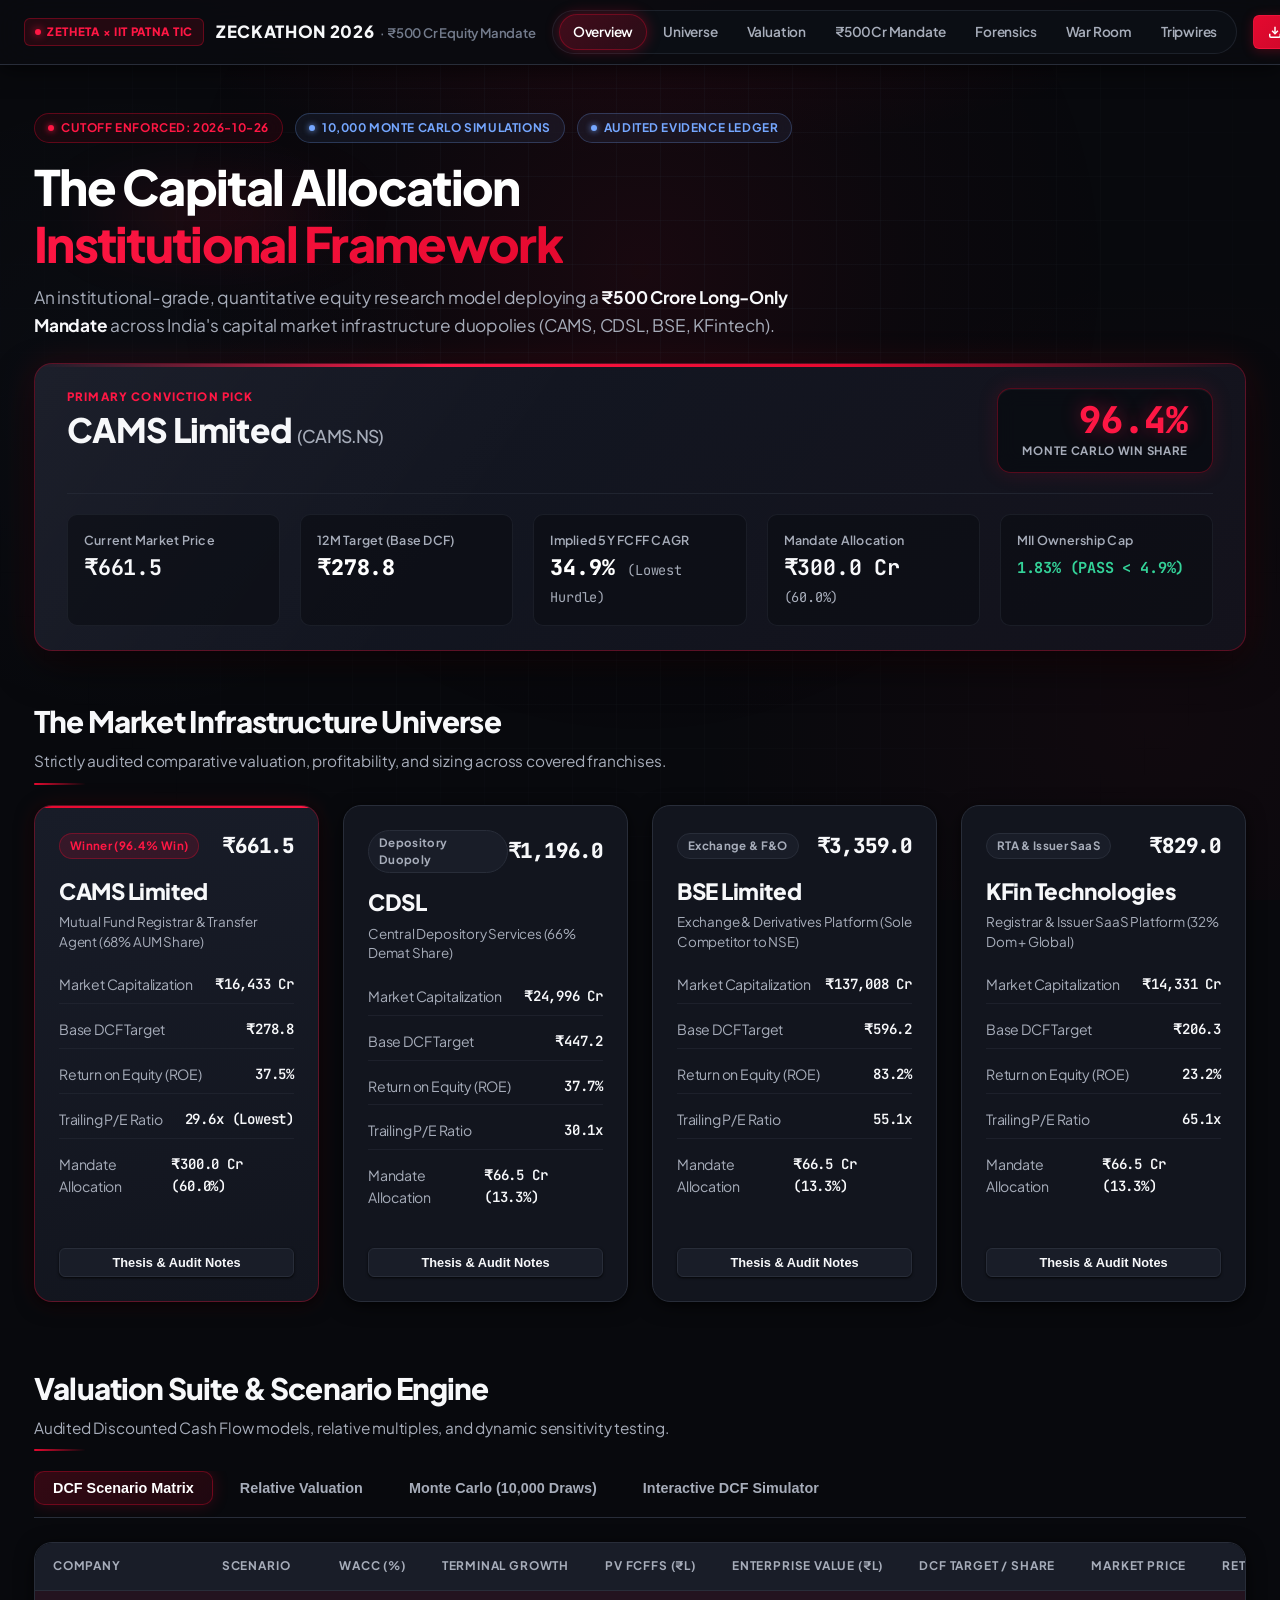
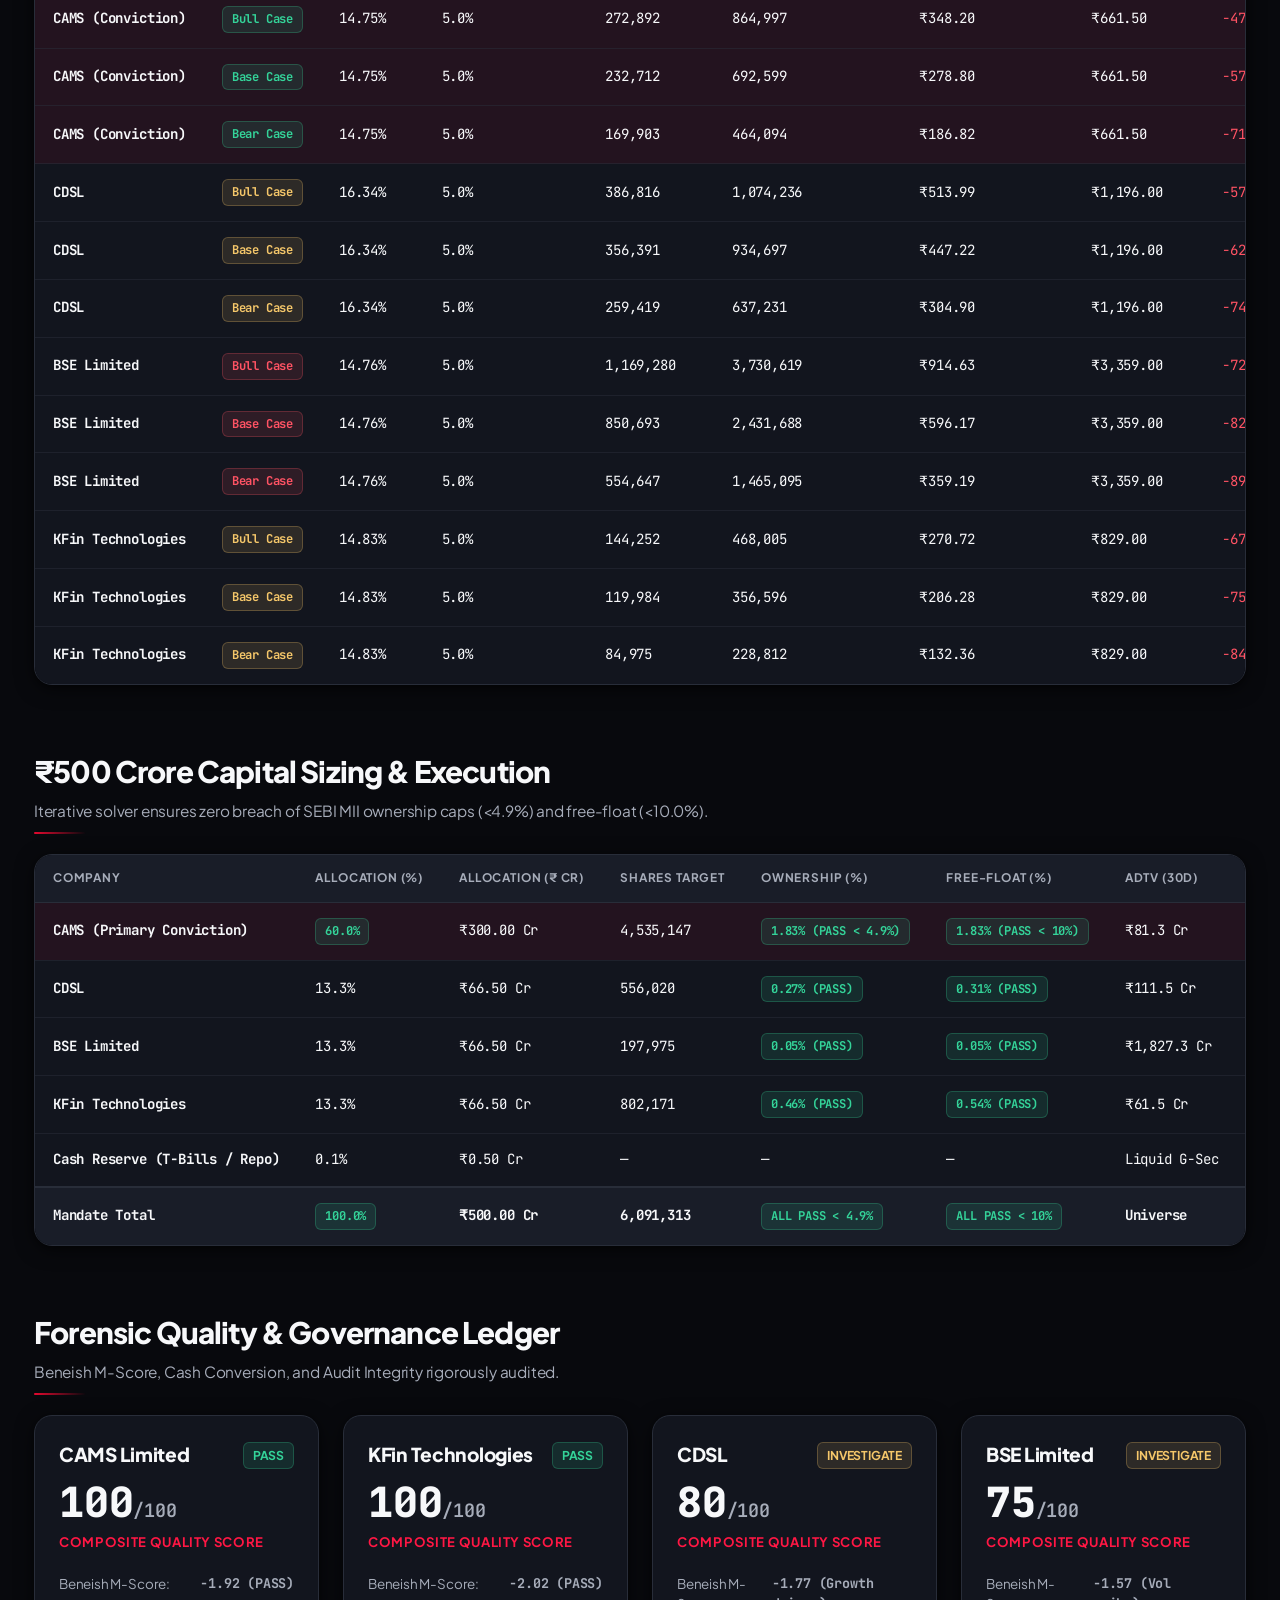
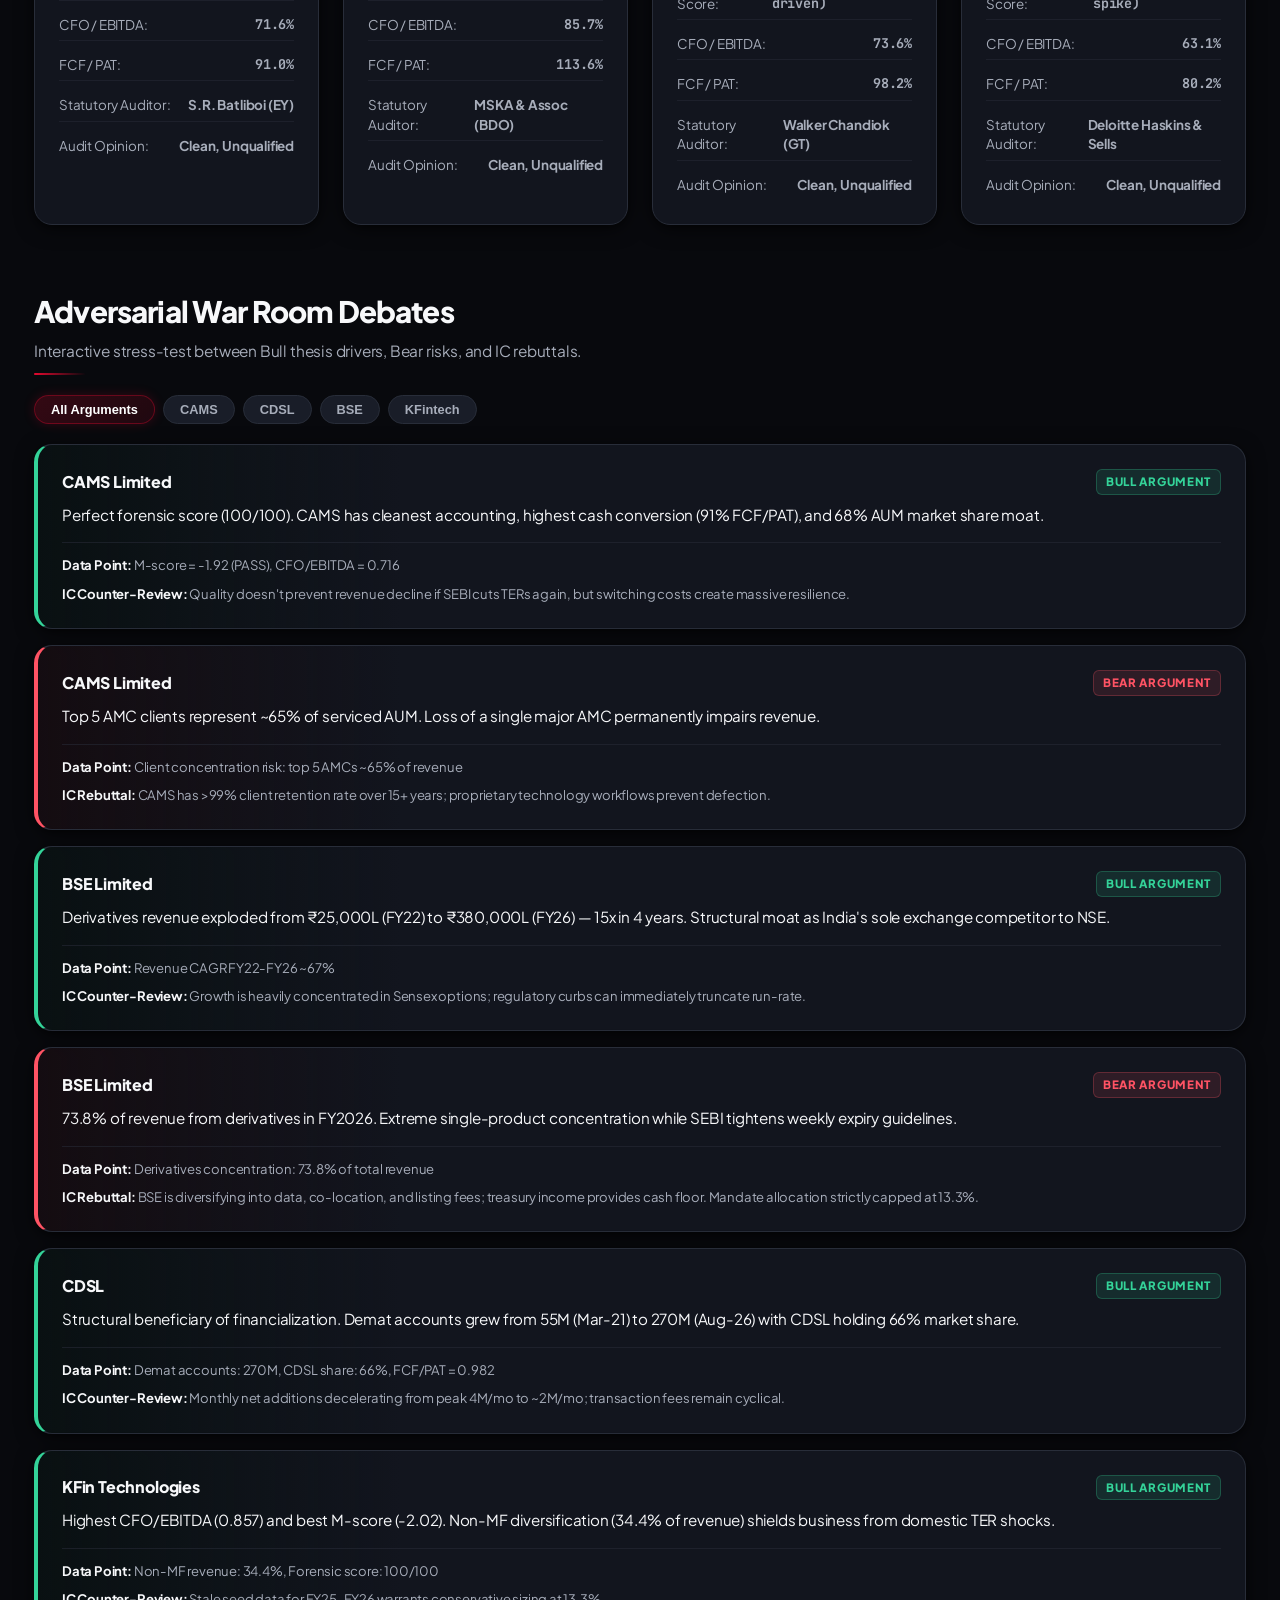
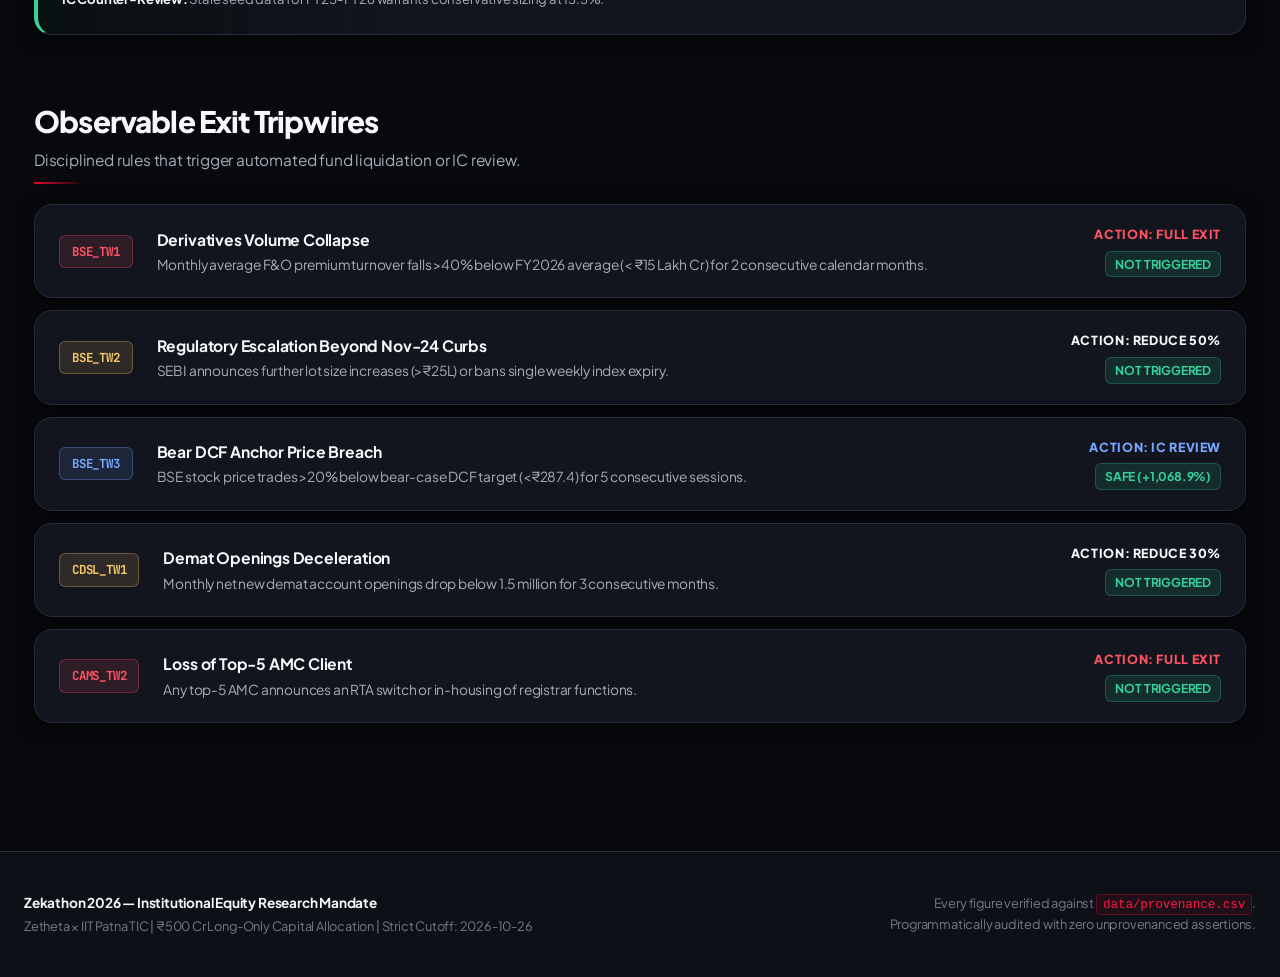
==== commit 4e60a5b3: "style(ui): redesign visual direction with TEDxIIT Patna dark-and-red palette, glossy details, and co" ====
--- a/app/index.html
+++ b/app/index.html
@@ -21,10 +21,10 @@
     <div class="nav-container">
       <a href="#overview" class="nav-brand" aria-label="Zekathon Home">
         <span class="brand-badge">ZETHETA × IIT PATNA TIC</span>
-        <div>
+        <span class="brand-text-row">
           <span class="brand-name">ZECKATHON 2026</span>
           <span class="brand-mandate"> · ₹500 Cr Equity Mandate</span>
-        </div>
+        </span>
       </a>
 
       <!-- Desktop & Mobile Links -->
@@ -85,7 +85,7 @@
       </div>
 
       <h1 class="hero-title">
-        The Capital Allocation <span class="highlight-emerald">Institutional Framework</span>
+        The Capital Allocation <span class="highlight-red">Institutional Framework</span>
       </h1>
       <p class="hero-subtitle">
         An institutional-grade, quantitative equity research model deploying a 
@@ -112,11 +112,11 @@
           </div>
           <div class="verdict-metric">
             <span class="m-label">12M Target (Base DCF)</span>
-            <span class="m-value font-mono text-emerald">₹278.8</span>
+            <span class="m-value font-mono text-accent">₹278.8</span>
           </div>
           <div class="verdict-metric">
             <span class="m-label">Implied 5Y FCFF CAGR</span>
-            <span class="m-value font-mono text-emerald">34.9% <span class="text-subtle">(Lowest Hurdle)</span></span>
+            <span class="m-value font-mono text-accent">34.9% <span class="text-subtle">(Lowest Hurdle)</span></span>
           </div>
           <div class="verdict-metric">
             <span class="m-label">Mandate Allocation</span>
--- a/app/style.css
+++ b/app/style.css
@@ -1,46 +1,50 @@
 :root {
   /* -------------------------------------------------------------
-     EXACT DESIGN SYSTEM TOKENS — Midnight Navy + Emerald Green
+     TEDxIIT Patna-INSPIRED PREMIUM FINTECH DESIGN SYSTEM
+     Bold Dark Base (#08090D) + Striking Red Accents (#E5092F)
   ------------------------------------------------------------- */
-  --bg-primary: #070D18;
-  --bg-secondary: #0B1220;
-  --bg-navigation: rgba(10, 19, 34, 0.88);
-  --surface-card: #111D30;
-  --surface-elevated: #16253A;
-  --surface-hover: #1B2D43;
-  --surface-active: #213550;
-  --surface-input: #0B1220;
-
-  --accent-primary: #10B981;
-  --accent-bright: #34D399;
-  --accent-hover: #059669;
-  --accent-muted: #0B3B31;
-  --accent-glow: rgba(16, 185, 129, 0.15);
-  --accent-glow-strong: rgba(52, 211, 153, 0.28);
-
-  --text-primary: #F8FAFC;
-  --text-secondary: #A7B4C8;
-  --text-muted: #74839A;
-
-  --border-subtle: #26364B;
-  --border-hover: #374A63;
-  --border-accent: rgba(16, 185, 129, 0.28);
-  --border-accent-bright: rgba(52, 211, 153, 0.6);
-
+  --bg-primary: #08090D;
+  --bg-secondary: #0D1017;
+  --bg-navigation: rgba(10, 11, 16, 0.92);
+  --surface-card: #12151E;
+  --surface-elevated: #191D28;
+  --surface-hover: #222736;
+  --surface-active: #2A3042;
+  --surface-input: #0A0C12;
+
+  /* Red Brand & Accent Identity */
+  --accent-red: #E5092F;
+  --accent-red-bright: #FF1744;
+  --accent-red-deep: #A80724;
+  --accent-red-glow: rgba(229, 9, 47, 0.16);
+  --accent-red-glow-strong: rgba(255, 23, 68, 0.32);
+
+  /* Typography Colors */
+  --text-primary: #F7F8FA;
+  --text-secondary: #A7ADBA;
+  --text-muted: #737B8C;
+
+  /* Borders & Dividers */
+  --border-subtle: #282D39;
+  --border-hover: #3E4556;
+  --border-accent: rgba(229, 9, 47, 0.35);
+  --border-accent-bright: rgba(255, 23, 68, 0.65);
+
+  /* Semantic Financial Accents (Grounded in Financial Reality) */
   --positive: #34D399;
   --positive-subtle: rgba(52, 211, 153, 0.12);
-  --negative: #FB7185;
-  --negative-subtle: rgba(251, 113, 133, 0.12);
-  --warning: #FBBF24;
-  --warning-subtle: rgba(251, 191, 36, 0.12);
-  --information: #60A5FA;
-  --information-subtle: rgba(96, 165, 250, 0.12);
+  --negative: #FF5364;
+  --negative-subtle: rgba(255, 83, 100, 0.12);
+  --warning: #F5C76A;
+  --warning-subtle: rgba(245, 199, 106, 0.12);
+  --information: #75A7FF;
+  --information-subtle: rgba(117, 167, 255, 0.12);
 
   /* Typography */
   --font-sans: 'Plus Jakarta Sans', -apple-system, BlinkMacSystemFont, 'Segoe UI', Roboto, sans-serif;
   --font-mono: 'JetBrains Mono', 'SFMono-Regular', Consolas, monospace;
 
-  /* Spacing Scale (4px base) */
+  /* Spacing Scale */
   --space-1: 4px;
   --space-2: 8px;
   --space-3: 12px;
@@ -58,19 +62,19 @@
   --radius-sm: 6px;
   --radius-md: 10px;
   --radius-lg: 14px;
-  --radius-xl: 20px;
+  --radius-xl: 18px;
   --radius-full: 9999px;
 
   /* Shadows */
-  --shadow-sm: 0 1px 3px rgba(0, 0, 0, 0.4), 0 1px 2px rgba(0, 0, 0, 0.3);
-  --shadow-card: 0 4px 20px -2px rgba(3, 7, 18, 0.55), 0 2px 6px -1px rgba(0, 0, 0, 0.3);
-  --shadow-elevated: 0 12px 36px -4px rgba(2, 6, 17, 0.75), 0 4px 12px rgba(0, 0, 0, 0.4);
-  --shadow-emerald-sm: 0 2px 10px rgba(16, 185, 129, 0.25);
-  --shadow-emerald-lg: 0 8px 25px rgba(16, 185, 129, 0.35);
-
-  /* Mouse Glow Coordinates (Updated by JS, falls back gracefully) */
+  --shadow-sm: 0 1px 3px rgba(0, 0, 0, 0.5), 0 1px 2px rgba(0, 0, 0, 0.4);
+  --shadow-card: 0 4px 20px -2px rgba(0, 0, 0, 0.7), 0 2px 6px -1px rgba(0, 0, 0, 0.4);
+  --shadow-elevated: 0 14px 40px -4px rgba(0, 0, 0, 0.85), 0 4px 14px rgba(0, 0, 0, 0.5);
+  --shadow-red-sm: 0 2px 12px rgba(229, 9, 47, 0.28);
+  --shadow-red-lg: 0 8px 28px rgba(229, 9, 47, 0.42);
+
+  /* Mouse Glow Coordinates (Interpolated by script.js) */
   --mouse-x: 50vw;
-  --mouse-y: 30vh;
+  --mouse-y: 25vh;
 }
 
 /* -------------------------------------------------------------
@@ -102,9 +106,9 @@
 }
 
 /* -------------------------------------------------------------
-   CURSOR-FOLLOWING AMBIENT BACKGROUND & MESH GRID
-------------------------------------------------------------- */
-/* Fixed background ambient lighting */
+   LUMINOUS GLOSSY BACKGROUND DEPTH & RED CURSOR SPOTLIGHT
+------------------------------------------------------------- */
+/* Fixed ambient gradient depth with subtle deep red undertones */
 .bg-ambient-layer {
   position: fixed;
   inset: 0;
@@ -113,13 +117,13 @@
   z-index: -2;
   pointer-events: none;
   background:
-    radial-gradient(ellipse 90% 60% at 50% -25%, rgba(16, 185, 129, 0.08) 0%, transparent 65%),
-    radial-gradient(circle 800px at 85% 75%, rgba(96, 165, 250, 0.035) 0%, transparent 60%),
-    radial-gradient(circle 600px at 15% 45%, rgba(16, 185, 129, 0.04) 0%, transparent 60%),
-    #070D18;
-}
-
-/* Dynamic Cursor Spotlight Effect */
+    radial-gradient(ellipse 80% 50% at 50% -15%, rgba(229, 9, 47, 0.12) 0%, transparent 65%),
+    radial-gradient(circle 750px at 90% 80%, rgba(168, 7, 36, 0.05) 0%, transparent 60%),
+    radial-gradient(circle 600px at 10% 45%, rgba(117, 167, 255, 0.025) 0%, transparent 55%),
+    #08090D;
+}
+
+/* Dynamic Cursor-following Luminous Red Light */
 .cursor-ambient-spotlight {
   position: fixed;
   inset: 0;
@@ -128,9 +132,9 @@
   z-index: -1;
   pointer-events: none;
   background: radial-gradient(
-    650px circle at var(--mouse-x, 50vw) var(--mouse-y, 30vh),
-    rgba(16, 185, 129, 0.065),
-    rgba(16, 185, 129, 0.02) 40%,
+    600px circle at var(--mouse-x, 50vw) var(--mouse-y, 25vh),
+    rgba(229, 9, 47, 0.08),
+    rgba(229, 9, 47, 0.02) 45%,
     transparent 80%
   );
   opacity: 1;
@@ -146,12 +150,12 @@
   height: 100vh;
   z-index: -1;
   pointer-events: none;
-  background-size: 40px 40px;
+  background-size: 44px 44px;
   background-image: 
-    linear-gradient(to right, rgba(38, 54, 75, 0.12) 1px, transparent 1px),
-    linear-gradient(to bottom, rgba(38, 54, 75, 0.12) 1px, transparent 1px);
-  mask-image: radial-gradient(circle at 50% 30%, black 30%, transparent 85%);
-  -webkit-mask-image: radial-gradient(circle at 50% 30%, black 30%, transparent 85%);
+    linear-gradient(to right, rgba(40, 45, 57, 0.18) 1px, transparent 1px),
+    linear-gradient(to bottom, rgba(40, 45, 57, 0.18) 1px, transparent 1px);
+  mask-image: radial-gradient(circle at 50% 30%, black 25%, transparent 80%);
+  -webkit-mask-image: radial-gradient(circle at 50% 30%, black 25%, transparent 80%);
 }
 
 /* Financial Tabular Numerals & Monospace */
@@ -170,8 +174,8 @@
 }
 
 .section-block {
-  margin-bottom: var(--space-20);
-  scroll-margin-top: 100px;
+  margin-bottom: var(--space-16);
+  scroll-margin-top: 96px;
   position: relative;
 }
 
@@ -190,9 +194,9 @@
   position: absolute;
   bottom: -12px;
   left: 0;
-  width: 48px;
+  width: 52px;
   height: 2px;
-  background: linear-gradient(90deg, var(--accent-primary), transparent);
+  background: linear-gradient(90deg, var(--accent-red), transparent);
   border-radius: var(--radius-full);
 }
 
@@ -212,49 +216,7 @@
 }
 
 /* -------------------------------------------------------------
-   INTERACTIVE CARDS & PANELS WITH CURSOR-LIGHTING
-------------------------------------------------------------- */
-.interactive-panel {
-  position: relative;
-  background-color: var(--surface-card);
-  border: 1px solid var(--border-subtle);
-  border-radius: var(--radius-xl);
-  box-shadow: var(--shadow-card);
-  overflow: hidden;
-  transition: transform 0.28s cubic-bezier(0.16, 1, 0.3, 1), 
-              border-color 0.28s ease, 
-              box-shadow 0.28s ease;
-}
-
-/* Mouse spotlight glow layer on cards */
-.interactive-panel::before {
-  content: '';
-  position: absolute;
-  inset: -1px;
-  border-radius: inherit;
-  background: radial-gradient(
-    380px circle at var(--card-x, 50%) var(--card-y, 50%),
-    rgba(52, 211, 153, 0.14),
-    transparent 65%
-  );
-  opacity: 0;
-  transition: opacity 0.35s ease;
-  pointer-events: none;
-  z-index: 1;
-}
-
-.interactive-panel:hover::before {
-  opacity: 1;
-}
-
-.interactive-panel:hover {
-  transform: translateY(-3px);
-  border-color: rgba(52, 211, 153, 0.35);
-  box-shadow: var(--shadow-elevated), 0 0 20px rgba(16, 185, 129, 0.1);
-}
-
-/* -------------------------------------------------------------
-   STICKY INSTITUTIONAL NAVBAR
+   COMPACT, POLISHED INSTITUTIONAL NAVBAR
 ------------------------------------------------------------- */
 .nav-wrapper {
   position: sticky;
@@ -264,9 +226,9 @@
   backdrop-filter: blur(20px);
   -webkit-backdrop-filter: blur(20px);
   border-bottom: 1px solid var(--border-subtle);
-  padding: 10px var(--space-6);
-  box-shadow: 0 4px 20px rgba(0, 0, 0, 0.45);
-  transition: background-color 0.3s ease, border-color 0.3s ease, padding 0.3s ease;
+  padding: 8px var(--space-6);
+  box-shadow: 0 4px 20px rgba(0, 0, 0, 0.6);
+  transition: background-color 0.3s ease, border-color 0.3s ease;
 }
 
 .nav-container {
@@ -276,42 +238,47 @@
   align-items: center;
   justify-content: space-between;
   gap: var(--space-4);
-}
-
+  min-height: 48px;
+}
+
+/* Single-line horizontally aligned Brand Layout */
 .nav-brand {
-  display: flex;
+  display: inline-flex;
   align-items: center;
   gap: var(--space-3);
   text-decoration: none;
-  transition: opacity 0.2s ease;
-}
-
-.nav-brand:hover {
-  opacity: 0.92;
+  white-space: nowrap;
+  flex-shrink: 0;
 }
 
 .brand-badge {
-  background-color: rgba(16, 185, 129, 0.1);
-  color: var(--accent-bright);
+  background: rgba(229, 9, 47, 0.12);
+  color: var(--accent-red-bright);
   border: 1px solid var(--border-accent);
-  font-size: 0.7rem;
-  font-weight: 700;
-  padding: 4px 9px;
+  font-size: 0.72rem;
+  font-weight: 800;
+  padding: 4px 10px;
   border-radius: var(--radius-sm);
   letter-spacing: 0.06em;
   text-transform: uppercase;
   display: inline-flex;
   align-items: center;
-  gap: 5px;
+  gap: 6px;
 }
 
 .brand-badge::before {
   content: '';
-  width: 5px;
-  height: 5px;
+  width: 6px;
+  height: 6px;
   border-radius: 50%;
-  background-color: var(--accent-bright);
-  box-shadow: 0 0 8px var(--accent-bright);
+  background-color: var(--accent-red-bright);
+  box-shadow: 0 0 8px var(--accent-red-bright);
+}
+
+.brand-text-row {
+  display: inline-flex;
+  align-items: baseline;
+  gap: 6px;
 }
 
 .brand-name {
@@ -323,29 +290,29 @@
 
 .brand-mandate {
   color: var(--text-muted);
-  font-size: 0.8rem;
-  font-weight: 500;
+  font-size: 0.82rem;
+  font-weight: 600;
 }
 
 /* Nav Links Navigation */
 .nav-links {
   display: flex;
   align-items: center;
-  gap: 4px;
-  background-color: rgba(11, 18, 32, 0.6);
-  padding: 4px 6px;
+  gap: 3px;
+  background-color: rgba(13, 16, 23, 0.75);
+  padding: 3px 6px;
   border-radius: var(--radius-full);
-  border: 1px solid rgba(38, 54, 75, 0.5);
+  border: 1px solid rgba(40, 45, 57, 0.6);
 }
 
 .nav-link {
   color: var(--text-secondary);
   text-decoration: none;
-  font-size: 0.86rem;
+  font-size: 0.85rem;
   font-weight: 600;
-  padding: 6px 14px;
+  padding: 6px 13px;
   border-radius: var(--radius-full);
-  transition: color 0.2s ease, background-color 0.2s ease, transform 0.15s ease;
+  transition: color 0.2s ease, background-color 0.2s ease, transform 0.15s ease, box-shadow 0.2s ease;
   position: relative;
   white-space: nowrap;
 }
@@ -356,16 +323,17 @@
 }
 
 .nav-link.active {
-  color: var(--text-primary);
-  background-color: rgba(16, 185, 129, 0.18);
+  color: #FFFFFF;
+  background: linear-gradient(135deg, rgba(229, 9, 47, 0.25) 0%, rgba(168, 7, 36, 0.2) 100%);
   border: 1px solid var(--border-accent);
-  box-shadow: 0 0 12px rgba(16, 185, 129, 0.2);
+  box-shadow: 0 0 14px rgba(229, 9, 47, 0.35);
 }
 
 .nav-actions {
   display: flex;
   align-items: center;
   gap: var(--space-3);
+  flex-shrink: 0;
 }
 
 /* Mobile Hamburger Button */
@@ -374,9 +342,9 @@
   background: var(--surface-elevated);
   border: 1px solid var(--border-subtle);
   color: var(--text-primary);
-  padding: 8px 14px;
+  padding: 7px 13px;
   border-radius: var(--radius-md);
-  font-size: 0.88rem;
+  font-size: 0.86rem;
   font-weight: 600;
   cursor: pointer;
   align-items: center;
@@ -386,24 +354,24 @@
 
 .mobile-nav-toggle:hover {
   background: var(--surface-hover);
-  border-color: var(--border-hover);
-}
-
-/* -------------------------------------------------------------
-   BUTTONS & CONTROLS (INSTITUTIONAL GRADE)
+  border-color: var(--border-accent);
+}
+
+/* -------------------------------------------------------------
+   GLOSSY BUTTONS WITH SHINE PASS MICRO-INTERACTION
 ------------------------------------------------------------- */
 .btn {
   display: inline-flex;
   align-items: center;
   justify-content: center;
   gap: var(--space-2);
-  padding: 9px 18px;
+  padding: 8px 18px;
   font-size: 0.86rem;
   font-weight: 700;
   border-radius: var(--radius-md);
   cursor: pointer;
   text-decoration: none;
-  transition: all 0.2s cubic-bezier(0.16, 1, 0.3, 1);
+  transition: all 0.22s cubic-bezier(0.16, 1, 0.3, 1);
   border: 1px solid transparent;
   outline: none;
   white-space: nowrap;
@@ -413,58 +381,64 @@
 }
 
 .btn:focus-visible {
-  box-shadow: 0 0 0 2px var(--bg-primary), 0 0 0 4px var(--accent-bright);
-}
-
-/* Primary Button (Research Report) */
+  box-shadow: 0 0 0 2px var(--bg-primary), 0 0 0 4px var(--accent-red-bright);
+}
+
+/* Primary Button (Research Report) — Striking Red + Glossy Luminous Sweep */
 .btn-primary {
-  background: linear-gradient(135deg, var(--accent-primary) 0%, var(--accent-hover) 100%);
-  color: #04101A;
-  font-weight: 700;
-  box-shadow: var(--shadow-emerald-sm);
-  border-color: rgba(52, 211, 153, 0.4);
+  background: linear-gradient(135deg, var(--accent-red) 0%, var(--accent-red-deep) 100%);
+  color: #FFFFFF;
+  font-weight: 700;
+  box-shadow: var(--shadow-red-sm);
+  border: 1px solid var(--border-accent-bright);
 }
 
 .btn-primary::after {
   content: '';
   position: absolute;
-  top: 0;
-  left: -100%;
+  top: -50%;
+  left: -120%;
   width: 60%;
-  height: 100%;
-  background: linear-gradient(90deg, transparent, rgba(255, 255, 255, 0.25), transparent);
-  transform: skewX(-20deg);
-  transition: left 0.6s ease;
+  height: 200%;
+  background: linear-gradient(
+    90deg, 
+    transparent, 
+    rgba(255, 255, 255, 0.35), 
+    transparent
+  );
+  transform: rotate(25deg);
+  transition: left 0.75s ease;
   pointer-events: none;
 }
 
 .btn-primary:hover {
-  background: linear-gradient(135deg, var(--accent-bright) 0%, var(--accent-primary) 100%);
-  box-shadow: var(--shadow-emerald-lg);
+  background: linear-gradient(135deg, var(--accent-red-bright) 0%, var(--accent-red) 100%);
+  box-shadow: var(--shadow-red-lg), 0 0 20px rgba(229, 9, 47, 0.45);
   transform: translateY(-1px);
 }
 
 .btn-primary:hover::after {
-  left: 140%;
+  left: 150%;
 }
 
 .btn-primary:active {
   transform: translateY(1px);
-  box-shadow: 0 2px 6px rgba(16, 185, 129, 0.3);
-}
-
-/* Secondary Button (IC Memo) */
+  box-shadow: 0 2px 8px rgba(229, 9, 47, 0.4);
+}
+
+/* Secondary Button (IC Memo) — Dark Elevated Surface with Red Glow Hover */
 .btn-secondary {
   background-color: var(--surface-elevated);
   color: var(--text-primary);
-  border-color: var(--border-subtle);
+  border: 1px solid var(--border-subtle);
   box-shadow: var(--shadow-sm);
 }
 
 .btn-secondary:hover {
   background-color: var(--surface-hover);
-  border-color: rgba(52, 211, 153, 0.3);
+  border-color: var(--border-accent);
   color: #FFFFFF;
+  box-shadow: 0 0 14px rgba(229, 9, 47, 0.2);
   transform: translateY(-1px);
 }
 
@@ -485,11 +459,11 @@
 }
 
 /* -------------------------------------------------------------
-   HERO / EXECUTIVE SUMMARY SECTION
+   HERO / EXECUTIVE SUMMARY SECTION (COMPACT & BALANCED)
 ------------------------------------------------------------- */
 .hero-section {
-  padding-top: var(--space-8);
-  margin-bottom: var(--space-16);
+  padding-top: var(--space-4);
+  margin-bottom: var(--space-12);
   position: relative;
 }
 
@@ -497,7 +471,7 @@
   display: flex;
   align-items: center;
   gap: var(--space-3);
-  margin-bottom: var(--space-5);
+  margin-bottom: var(--space-4);
   flex-wrap: wrap;
 }
 
@@ -505,13 +479,13 @@
   display: inline-flex;
   align-items: center;
   gap: 7px;
-  padding: 5px 14px;
+  padding: 5px 13px;
   border-radius: var(--radius-full);
   font-size: 0.74rem;
   font-weight: 700;
   letter-spacing: 0.05em;
-  background-color: rgba(16, 185, 129, 0.08);
-  color: var(--accent-bright);
+  background-color: rgba(229, 9, 47, 0.08);
+  color: var(--accent-red-bright);
   border: 1px solid var(--border-accent);
   backdrop-filter: blur(8px);
 }
@@ -520,14 +494,14 @@
   width: 6px;
   height: 6px;
   border-radius: 50%;
-  background-color: var(--accent-bright);
-  box-shadow: 0 0 6px var(--accent-bright);
+  background-color: var(--accent-red-bright);
+  box-shadow: 0 0 6px var(--accent-red-bright);
 }
 
 .badge-tag.info {
-  background-color: rgba(96, 165, 250, 0.08);
+  background-color: rgba(117, 167, 255, 0.08);
   color: var(--information);
-  border-color: rgba(96, 165, 250, 0.25);
+  border-color: rgba(117, 167, 255, 0.25);
 }
 
 .badge-tag.info .badge-indicator {
@@ -536,29 +510,45 @@
 }
 
 .hero-title {
-  font-size: clamp(2.1rem, 4.2vw, 3.4rem);
+  font-size: clamp(2.1rem, 3.8vw, 3.1rem);
   font-weight: 800;
   letter-spacing: -0.035em;
-  line-height: 1.15;
-  color: var(--text-primary);
-  margin-bottom: var(--space-4);
+  line-height: 1.16;
+  color: #FFFFFF;
+  margin-bottom: var(--space-3);
   max-width: 900px;
-}
-
-.hero-title .highlight-emerald {
-  color: var(--accent-bright);
-  background: linear-gradient(135deg, #34D399 0%, #10B981 100%);
+  position: relative;
+}
+
+/* Subtle localized red ambient glow behind main hero heading */
+.hero-title::before {
+  content: '';
+  position: absolute;
+  top: 50%;
+  left: 20%;
+  width: 320px;
+  height: 100px;
+  background: radial-gradient(ellipse at center, rgba(229, 9, 47, 0.16) 0%, transparent 70%);
+  transform: translate(-50%, -50%);
+  z-index: -1;
+  pointer-events: none;
+  filter: blur(28px);
+}
+
+.hero-title .highlight-red {
+  color: var(--accent-red-bright);
+  background: linear-gradient(135deg, #FF1744 0%, #E5092F 100%);
   -webkit-background-clip: text;
   -webkit-text-fill-color: transparent;
   display: inline-block;
 }
 
 .hero-subtitle {
-  font-size: 1.12rem;
-  color: var(--text-secondary);
-  max-width: 820px;
-  line-height: 1.65;
-  margin-bottom: var(--space-8);
+  font-size: 1.08rem;
+  color: var(--text-secondary);
+  max-width: 800px;
+  line-height: 1.6;
+  margin-bottom: var(--space-6);
 }
 
 .hero-subtitle strong {
@@ -566,18 +556,21 @@
   font-weight: 700;
 }
 
-/* Primary Conviction Hero Bento Box */
+/* -------------------------------------------------------------
+   PRIMARY CONVICTION HERO BENTO BOX (GLOSSY & METALLIC ACCENT)
+------------------------------------------------------------- */
 .hero-conviction-card {
   position: relative;
-  background: linear-gradient(145deg, #121F35 0%, #0D1728 100%);
+  background: linear-gradient(145deg, #151824 0%, #0F121B 100%);
   border: 1px solid var(--border-accent);
   border-radius: var(--radius-xl);
-  padding: var(--space-8);
-  box-shadow: 0 20px 50px -10px rgba(0, 0, 0, 0.75), 0 0 35px rgba(16, 185, 129, 0.12);
+  padding: var(--space-6) var(--space-8);
+  box-shadow: 0 16px 45px -8px rgba(0, 0, 0, 0.8), 0 0 35px rgba(229, 9, 47, 0.14);
   overflow: hidden;
-  transition: transform 0.3s ease, box-shadow 0.3s ease, border-color 0.3s ease;
-}
-
+  transition: transform 0.28s ease, box-shadow 0.28s ease, border-color 0.28s ease;
+}
+
+/* Luminous red top accent line */
 .hero-conviction-card::before {
   content: '';
   position: absolute;
@@ -585,40 +578,54 @@
   left: 0;
   right: 0;
   height: 3px;
-  background: linear-gradient(90deg, transparent, var(--accent-bright), var(--accent-primary), transparent);
+  background: linear-gradient(90deg, transparent, var(--accent-red-bright), var(--accent-red), transparent);
+}
+
+/* Subtle metallic diagonal glass sheen across card */
+.hero-conviction-card::after {
+  content: '';
+  position: absolute;
+  top: 0;
+  left: 0;
+  right: 0;
+  bottom: 0;
+  background: linear-gradient(125deg, rgba(255, 255, 255, 0.03) 0%, transparent 40%, rgba(229, 9, 47, 0.02) 100%);
+  pointer-events: none;
 }
 
 .hero-conviction-card:hover {
   transform: translateY(-2px);
-  border-color: rgba(52, 211, 153, 0.45);
-  box-shadow: 0 25px 60px -10px rgba(0, 0, 0, 0.8), 0 0 45px rgba(16, 185, 129, 0.18);
+  border-color: rgba(255, 23, 68, 0.5);
+  box-shadow: 0 22px 55px -8px rgba(0, 0, 0, 0.85), 0 0 45px rgba(229, 9, 47, 0.22);
 }
 
 .verdict-header {
   display: flex;
   justify-content: space-between;
   align-items: flex-start;
-  padding-bottom: var(--space-6);
-  border-bottom: 1px solid rgba(38, 54, 75, 0.6);
-  margin-bottom: var(--space-6);
+  padding-bottom: var(--space-5);
+  border-bottom: 1px solid rgba(40, 45, 57, 0.65);
+  margin-bottom: var(--space-5);
   flex-wrap: wrap;
   gap: var(--space-4);
+  position: relative;
+  z-index: 1;
 }
 
 .verdict-tag {
   font-size: 0.72rem;
   font-weight: 800;
   letter-spacing: 0.1em;
-  color: var(--accent-bright);
+  color: var(--accent-red-bright);
   text-transform: uppercase;
-  margin-bottom: var(--space-2);
+  margin-bottom: var(--space-1);
   display: flex;
   align-items: center;
   gap: 6px;
 }
 
 .verdict-company {
-  font-size: 2.25rem;
+  font-size: 2.1rem;
   font-weight: 800;
   color: var(--text-primary);
   letter-spacing: -0.025em;
@@ -626,27 +633,27 @@
 }
 
 .verdict-ticker {
-  font-size: 1.15rem;
+  font-size: 1.1rem;
   font-weight: 500;
   color: var(--text-secondary);
 }
 
 .verdict-stat-pill {
-  background: rgba(11, 18, 32, 0.7);
+  background: rgba(10, 12, 18, 0.85);
   border: 1px solid var(--border-accent);
-  padding: var(--space-4) var(--space-6);
+  padding: var(--space-3) var(--space-6);
   border-radius: var(--radius-lg);
   text-align: right;
   backdrop-filter: blur(10px);
-  box-shadow: inset 0 1px 1px rgba(255, 255, 255, 0.05);
+  box-shadow: inset 0 1px 1px rgba(255, 255, 255, 0.06), 0 0 20px rgba(229, 9, 47, 0.15);
 }
 
 .verdict-stat-pill .stat-number {
-  font-size: 2.4rem;
+  font-size: 2.3rem;
   font-weight: 800;
-  color: var(--accent-bright);
+  color: var(--accent-red-bright);
   line-height: 1.05;
-  text-shadow: 0 0 20px rgba(52, 211, 153, 0.3);
+  text-shadow: 0 0 20px rgba(255, 23, 68, 0.4);
 }
 
 .verdict-stat-pill .stat-label {
@@ -661,34 +668,38 @@
 .verdict-grid {
   display: grid;
   grid-template-columns: repeat(auto-fit, minmax(190px, 1fr));
-  gap: var(--space-6);
+  gap: var(--space-5);
+  position: relative;
+  z-index: 1;
 }
 
 .verdict-metric {
-  background: rgba(11, 18, 32, 0.4);
+  background: rgba(10, 12, 18, 0.55);
   padding: var(--space-4);
   border-radius: var(--radius-md);
-  border: 1px solid rgba(38, 54, 75, 0.4);
+  border: 1px solid rgba(40, 45, 57, 0.5);
+  position: relative;
 }
 
 .verdict-metric .m-label {
   display: block;
   font-size: 0.78rem;
   color: var(--text-secondary);
-  margin-bottom: 6px;
+  margin-bottom: 5px;
   font-weight: 600;
   letter-spacing: 0.02em;
 }
 
 .verdict-metric .m-value {
-  font-size: 1.4rem;
+  font-size: 1.35rem;
   font-weight: 700;
   color: var(--text-primary);
   line-height: 1.2;
 }
 
-.verdict-metric .m-value.text-emerald {
-  color: var(--accent-bright);
+.verdict-metric .m-value.text-accent {
+  color: #FFFFFF;
+  font-weight: 800;
 }
 
 .verdict-metric .m-value .text-subtle {
@@ -701,13 +712,13 @@
   display: inline-flex;
   align-items: center;
   gap: 5px;
-  color: var(--accent-bright);
-  font-size: 0.96rem;
-  font-weight: 700;
-}
-
-/* -------------------------------------------------------------
-   UNIVERSE CARDS GRID
+  color: var(--positive);
+  font-size: 0.95rem;
+  font-weight: 700;
+}
+
+/* -------------------------------------------------------------
+   UNIVERSE CARDS GRID WITH CURSOR GLOSS & RED HIGHLIGHT
 ------------------------------------------------------------- */
 .cards-grid {
   display: grid;
@@ -730,26 +741,48 @@
   overflow: hidden;
 }
 
+/* Interactive cursor edge highlight relative to card pointer coordinates */
+.company-card::before {
+  content: '';
+  position: absolute;
+  inset: -1px;
+  border-radius: inherit;
+  background: radial-gradient(
+    380px circle at var(--card-x, 50%) var(--card-y, 50%),
+    rgba(229, 9, 47, 0.16),
+    transparent 65%
+  );
+  opacity: 0;
+  transition: opacity 0.35s ease;
+  pointer-events: none;
+  z-index: 1;
+}
+
+.company-card:hover::before {
+  opacity: 1;
+}
+
 .company-card:hover {
   transform: translateY(-4px);
-  border-color: rgba(52, 211, 153, 0.35);
-  box-shadow: var(--shadow-elevated), 0 0 25px rgba(16, 185, 129, 0.08);
-}
-
+  border-color: rgba(229, 9, 47, 0.45);
+  box-shadow: var(--shadow-elevated), 0 0 25px rgba(229, 9, 47, 0.12);
+}
+
+/* Featured Conviction Pick (CAMS) */
 .company-card.featured-winner {
   border-color: var(--border-accent);
-  background: linear-gradient(170deg, #14243C 0%, #101D31 100%);
-  box-shadow: var(--shadow-card), 0 0 20px rgba(16, 185, 129, 0.07);
-}
-
-.company-card.featured-winner::before {
+  background: linear-gradient(170deg, #181C28 0%, #12151E 100%);
+  box-shadow: var(--shadow-card), 0 0 24px rgba(229, 9, 47, 0.12);
+}
+
+.company-card.featured-winner::after {
   content: '';
   position: absolute;
   top: 0;
   left: 0;
   right: 0;
   height: 2px;
-  background: linear-gradient(90deg, var(--accent-primary), var(--accent-bright));
+  background: linear-gradient(90deg, var(--accent-red), var(--accent-red-bright));
 }
 
 .card-top {
@@ -757,6 +790,8 @@
   justify-content: space-between;
   align-items: center;
   margin-bottom: var(--space-3);
+  position: relative;
+  z-index: 2;
 }
 
 .card-badge {
@@ -771,8 +806,8 @@
 }
 
 .card-badge.winner {
-  background-color: rgba(16, 185, 129, 0.12);
-  color: var(--accent-bright);
+  background-color: rgba(229, 9, 47, 0.15);
+  color: var(--accent-red-bright);
   border-color: var(--border-accent);
 }
 
@@ -788,6 +823,8 @@
   color: var(--text-primary);
   margin-bottom: var(--space-1);
   letter-spacing: -0.02em;
+  position: relative;
+  z-index: 2;
 }
 
 .co-role {
@@ -796,6 +833,8 @@
   margin-bottom: var(--space-4);
   min-height: 2.3em;
   line-height: 1.45;
+  position: relative;
+  z-index: 2;
 }
 
 .company-card .metric-list {
@@ -804,6 +843,8 @@
   gap: var(--space-2);
   margin-bottom: var(--space-6);
   flex-grow: 1;
+  position: relative;
+  z-index: 2;
 }
 
 .metric-row {
@@ -811,7 +852,7 @@
   justify-content: space-between;
   align-items: center;
   padding: 7px 0;
-  border-bottom: 1px solid rgba(38, 54, 75, 0.45);
+  border-bottom: 1px solid rgba(40, 45, 57, 0.5);
   font-size: 0.88rem;
 }
 
@@ -828,14 +869,16 @@
   font-weight: 600;
 }
 
-.metric-row strong.text-emerald {
-  color: var(--accent-bright);
+.metric-row strong.text-accent {
+  color: #FFFFFF;
   font-weight: 700;
 }
 
 .card-footer-action {
   margin-top: auto;
   padding-top: var(--space-2);
+  position: relative;
+  z-index: 2;
 }
 
 /* -------------------------------------------------------------
@@ -872,14 +915,14 @@
 }
 
 .tab-btn.active {
-  color: var(--text-primary);
-  background-color: rgba(16, 185, 129, 0.14);
+  color: #FFFFFF;
+  background: linear-gradient(135deg, rgba(229, 9, 47, 0.2) 0%, rgba(168, 7, 36, 0.15) 100%);
   border-color: var(--border-accent);
-  box-shadow: 0 0 15px rgba(16, 185, 129, 0.15);
+  box-shadow: 0 0 16px rgba(229, 9, 47, 0.22);
 }
 
 .tab-btn:focus-visible {
-  box-shadow: 0 0 0 2px var(--bg-primary), 0 0 0 4px var(--accent-bright);
+  box-shadow: 0 0 0 2px var(--bg-primary), 0 0 0 4px var(--accent-red-bright);
 }
 
 .tab-pane {
@@ -934,7 +977,7 @@
 
 .fin-table td {
   padding: 15px 18px;
-  border-bottom: 1px solid rgba(38, 54, 75, 0.5);
+  border-bottom: 1px solid rgba(40, 45, 57, 0.55);
   color: var(--text-primary);
   white-space: nowrap;
 }
@@ -952,11 +995,11 @@
 }
 
 .fin-table tr.highlight-primary {
-  background-color: rgba(16, 185, 129, 0.08);
+  background-color: rgba(229, 9, 47, 0.08);
 }
 
 .fin-table tr.highlight-primary:hover {
-  background-color: rgba(16, 185, 129, 0.14);
+  background-color: rgba(229, 9, 47, 0.14);
 }
 
 .fin-table tr.total-row {
@@ -965,6 +1008,7 @@
   border-top: 2px solid var(--border-subtle);
 }
 
+/* Semantic Badges */
 .badge-status-pass {
   display: inline-flex;
   align-items: center;
@@ -988,7 +1032,7 @@
   color: var(--warning);
   font-size: 0.76rem;
   font-weight: 700;
-  border: 1px solid rgba(251, 191, 36, 0.25);
+  border: 1px solid rgba(245, 199, 106, 0.25);
 }
 
 .badge-status-danger {
@@ -1001,7 +1045,7 @@
   color: var(--negative);
   font-size: 0.76rem;
   font-weight: 700;
-  border: 1px solid rgba(251, 113, 133, 0.25);
+  border: 1px solid rgba(255, 83, 100, 0.25);
 }
 
 .text-positive {
@@ -1034,12 +1078,14 @@
   flex-direction: column;
   transition: transform 0.25s ease, border-color 0.25s ease, box-shadow 0.25s ease;
   box-shadow: var(--shadow-card);
+  position: relative;
+  overflow: hidden;
 }
 
 .forensic-card:hover {
   transform: translateY(-3px);
-  border-color: rgba(52, 211, 153, 0.35);
-  box-shadow: var(--shadow-elevated);
+  border-color: var(--border-accent);
+  box-shadow: var(--shadow-elevated), 0 0 20px rgba(229, 9, 47, 0.12);
 }
 
 .forensic-card-header {
@@ -1074,7 +1120,7 @@
   display: block;
   font-size: 0.82rem;
   font-weight: 700;
-  color: var(--accent-bright);
+  color: var(--accent-red-bright);
   margin-bottom: var(--space-4);
   text-transform: uppercase;
   letter-spacing: 0.05em;
@@ -1093,7 +1139,7 @@
   display: flex;
   justify-content: space-between;
   padding: 6px 0;
-  border-bottom: 1px solid rgba(38, 54, 75, 0.45);
+  border-bottom: 1px solid rgba(40, 45, 57, 0.5);
 }
 
 .forensic-detail-item:last-child {
@@ -1129,14 +1175,14 @@
 }
 
 .warroom-filter-btn.active {
-  background-color: rgba(16, 185, 129, 0.15);
-  color: var(--accent-bright);
+  background: linear-gradient(135deg, rgba(229, 9, 47, 0.2) 0%, rgba(168, 7, 36, 0.15) 100%);
+  color: #FFFFFF;
   border-color: var(--border-accent);
-  box-shadow: 0 0 10px rgba(16, 185, 129, 0.15);
+  box-shadow: 0 0 12px rgba(229, 9, 47, 0.2);
 }
 
 .warroom-filter-btn:focus-visible {
-  box-shadow: 0 0 0 2px var(--bg-primary), 0 0 0 4px var(--accent-bright);
+  box-shadow: 0 0 0 2px var(--bg-primary), 0 0 0 4px var(--accent-red-bright);
 }
 
 .warroom-list {
@@ -1161,13 +1207,13 @@
 }
 
 .warroom-card.side-bull {
-  border-left-color: var(--accent-primary);
-  background: linear-gradient(90deg, rgba(16, 185, 129, 0.04) 0%, var(--surface-card) 30%);
+  border-left-color: var(--positive);
+  background: linear-gradient(90deg, rgba(52, 211, 153, 0.04) 0%, var(--surface-card) 30%);
 }
 
 .warroom-card.side-bear {
   border-left-color: var(--negative);
-  background: linear-gradient(90deg, rgba(251, 113, 133, 0.04) 0%, var(--surface-card) 30%);
+  background: linear-gradient(90deg, rgba(255, 83, 100, 0.05) 0%, var(--surface-card) 30%);
 }
 
 .warroom-card-head {
@@ -1203,7 +1249,7 @@
 .warroom-side-badge.bear {
   background-color: var(--negative-subtle);
   color: var(--negative);
-  border: 1px solid rgba(251, 113, 133, 0.25);
+  border: 1px solid rgba(255, 83, 100, 0.25);
 }
 
 .warroom-arg {
@@ -1218,7 +1264,7 @@
   flex-direction: column;
   gap: var(--space-2);
   padding-top: var(--space-3);
-  border-top: 1px solid rgba(38, 54, 75, 0.5);
+  border-top: 1px solid rgba(40, 45, 57, 0.55);
   font-size: 0.82rem;
   color: var(--text-secondary);
 }
@@ -1251,7 +1297,7 @@
 
 .tripwire-card:hover {
   transform: translateY(-2px);
-  border-color: rgba(52, 211, 153, 0.3);
+  border-color: var(--border-accent);
   box-shadow: var(--shadow-elevated);
 }
 
@@ -1267,19 +1313,19 @@
 .tw-badge.danger {
   background-color: var(--negative-subtle);
   color: var(--negative);
-  border: 1px solid rgba(251, 113, 133, 0.3);
+  border: 1px solid rgba(255, 83, 100, 0.3);
 }
 
 .tw-badge.warning {
   background-color: var(--warning-subtle);
   color: var(--warning);
-  border: 1px solid rgba(251, 191, 36, 0.3);
+  border: 1px solid rgba(245, 199, 106, 0.3);
 }
 
 .tw-badge.info {
   background-color: var(--information-subtle);
   color: var(--information);
-  border: 1px solid rgba(96, 165, 250, 0.3);
+  border: 1px solid rgba(117, 167, 255, 0.3);
 }
 
 .tw-content {
@@ -1359,8 +1405,8 @@
 }
 
 .form-input:focus, .form-select:focus {
-  border-color: var(--accent-bright);
-  box-shadow: 0 0 0 3px rgba(16, 185, 129, 0.2);
+  border-color: var(--accent-red-bright);
+  box-shadow: 0 0 0 3px rgba(229, 9, 47, 0.25);
   background-color: var(--surface-elevated);
 }
 
@@ -1372,7 +1418,7 @@
   display: flex;
   align-items: center;
   justify-content: space-between;
-  box-shadow: inset 0 1px 1px rgba(255, 255, 255, 0.05), var(--shadow-card);
+  box-shadow: inset 0 1px 1px rgba(255, 255, 255, 0.06), var(--shadow-card);
 }
 
 /* -------------------------------------------------------------
@@ -1383,7 +1429,7 @@
   inset: 0;
   width: 100vw;
   height: 100vh;
-  background-color: rgba(7, 13, 24, 0.85);
+  background-color: rgba(8, 9, 13, 0.88);
   backdrop-filter: blur(12px);
   -webkit-backdrop-filter: blur(12px);
   z-index: 2000;
@@ -1409,7 +1455,7 @@
   width: 100%;
   max-height: 85vh;
   overflow-y: auto;
-  box-shadow: 0 25px 60px rgba(0, 0, 0, 0.85), 0 0 30px rgba(16, 185, 129, 0.15);
+  box-shadow: 0 25px 60px rgba(0, 0, 0, 0.9), 0 0 35px rgba(229, 9, 47, 0.16);
   transform: translateY(20px) scale(0.98);
   transition: transform 0.25s cubic-bezier(0.16, 1, 0.3, 1);
 }
@@ -1452,7 +1498,7 @@
 
 .modal-close-btn:hover {
   color: var(--text-primary);
-  border-color: var(--border-hover);
+  border-color: var(--border-accent);
   background-color: var(--surface-active);
 }
 
@@ -1497,8 +1543,8 @@
 }
 
 .footer-provenance code {
-  color: var(--accent-bright);
-  background: rgba(16, 185, 129, 0.08);
+  color: var(--accent-red-bright);
+  background: rgba(229, 9, 47, 0.08);
   padding: 2px 6px;
   border-radius: var(--radius-xs);
   border: 1px solid var(--border-accent);
@@ -1524,11 +1570,11 @@
     top: 100%;
     left: 0;
     right: 0;
-    background-color: #0A1322;
+    background-color: #0A0B10;
     flex-direction: column;
     padding: var(--space-4);
     border-bottom: 1px solid var(--border-subtle);
-    box-shadow: 0 10px 30px rgba(0, 0, 0, 0.7);
+    box-shadow: 0 10px 30px rgba(0, 0, 0, 0.85);
     border-radius: 0;
   }
 
@@ -1551,7 +1597,6 @@
     display: none;
   }
 
-  /* When mobile nav is open, display actions inside mobile drawer */
   .nav-links.mobile-open .mobile-actions-wrapper {
     display: flex;
     flex-direction: column;
@@ -1565,7 +1610,7 @@
 
 @media (max-width: 768px) {
   .hero-section {
-    padding-top: var(--space-4);
+    padding-top: var(--space-3);
   }
 
   .verdict-header {
@@ -1591,7 +1636,7 @@
     flex-direction: row;
     justify-content: space-between;
     padding-top: var(--space-3);
-    border-top: 1px solid rgba(38, 54, 75, 0.5);
+    border-top: 1px solid rgba(40, 45, 57, 0.55);
   }
 
   .calc-output-box {
@@ -1608,15 +1653,15 @@
 
 @media (max-width: 480px) {
   .content-container {
-    padding: var(--space-6) var(--space-4) var(--space-12);
+    padding: var(--space-5) var(--space-4) var(--space-12);
   }
 
   .hero-title {
-    font-size: 1.85rem;
+    font-size: 1.8rem;
   }
 
   .verdict-company {
-    font-size: 1.65rem;
+    font-size: 1.6rem;
   }
 
   .cards-grid {
@@ -1641,10 +1686,13 @@
   .cursor-ambient-spotlight {
     display: none !important;
   }
-  .interactive-panel:hover {
+  .company-card:hover {
     transform: none !important;
   }
   .btn:hover {
     transform: none !important;
   }
-}
+  .btn-primary::after {
+    display: none !important;
+  }
+}
